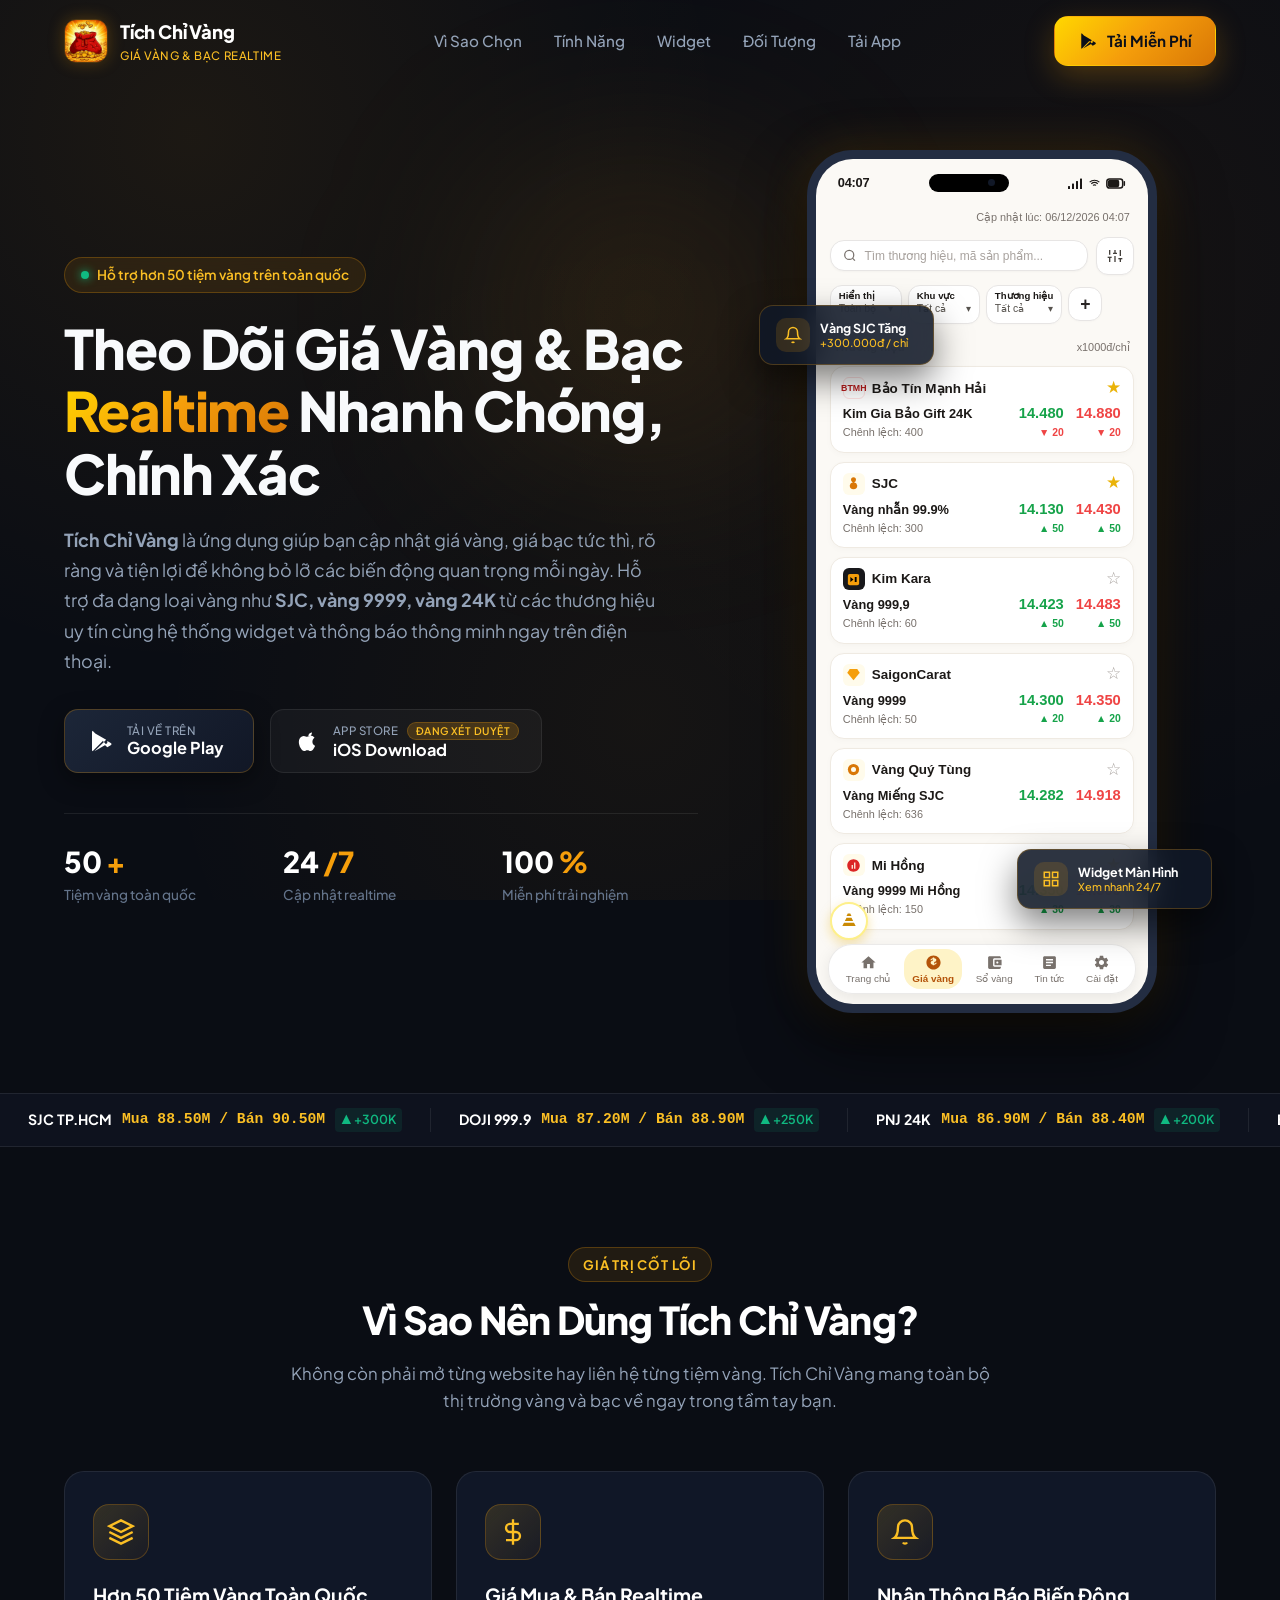
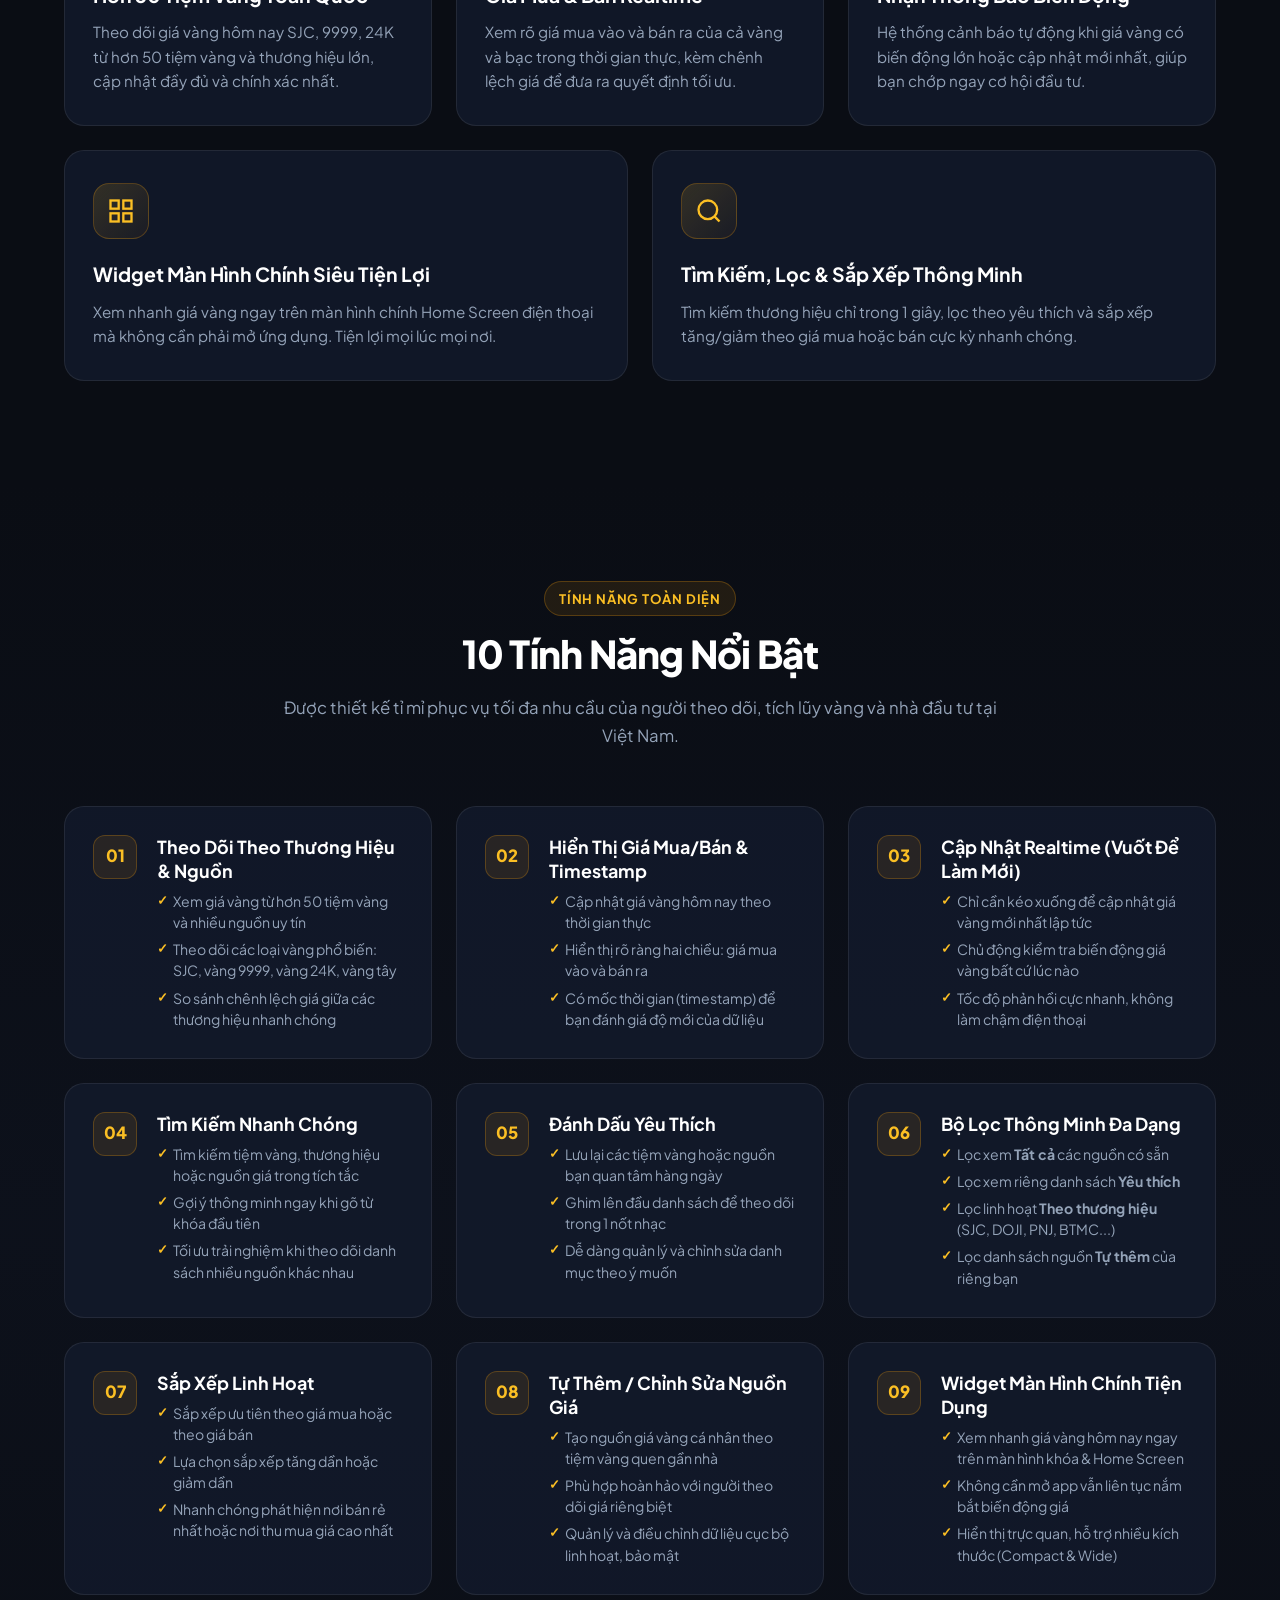
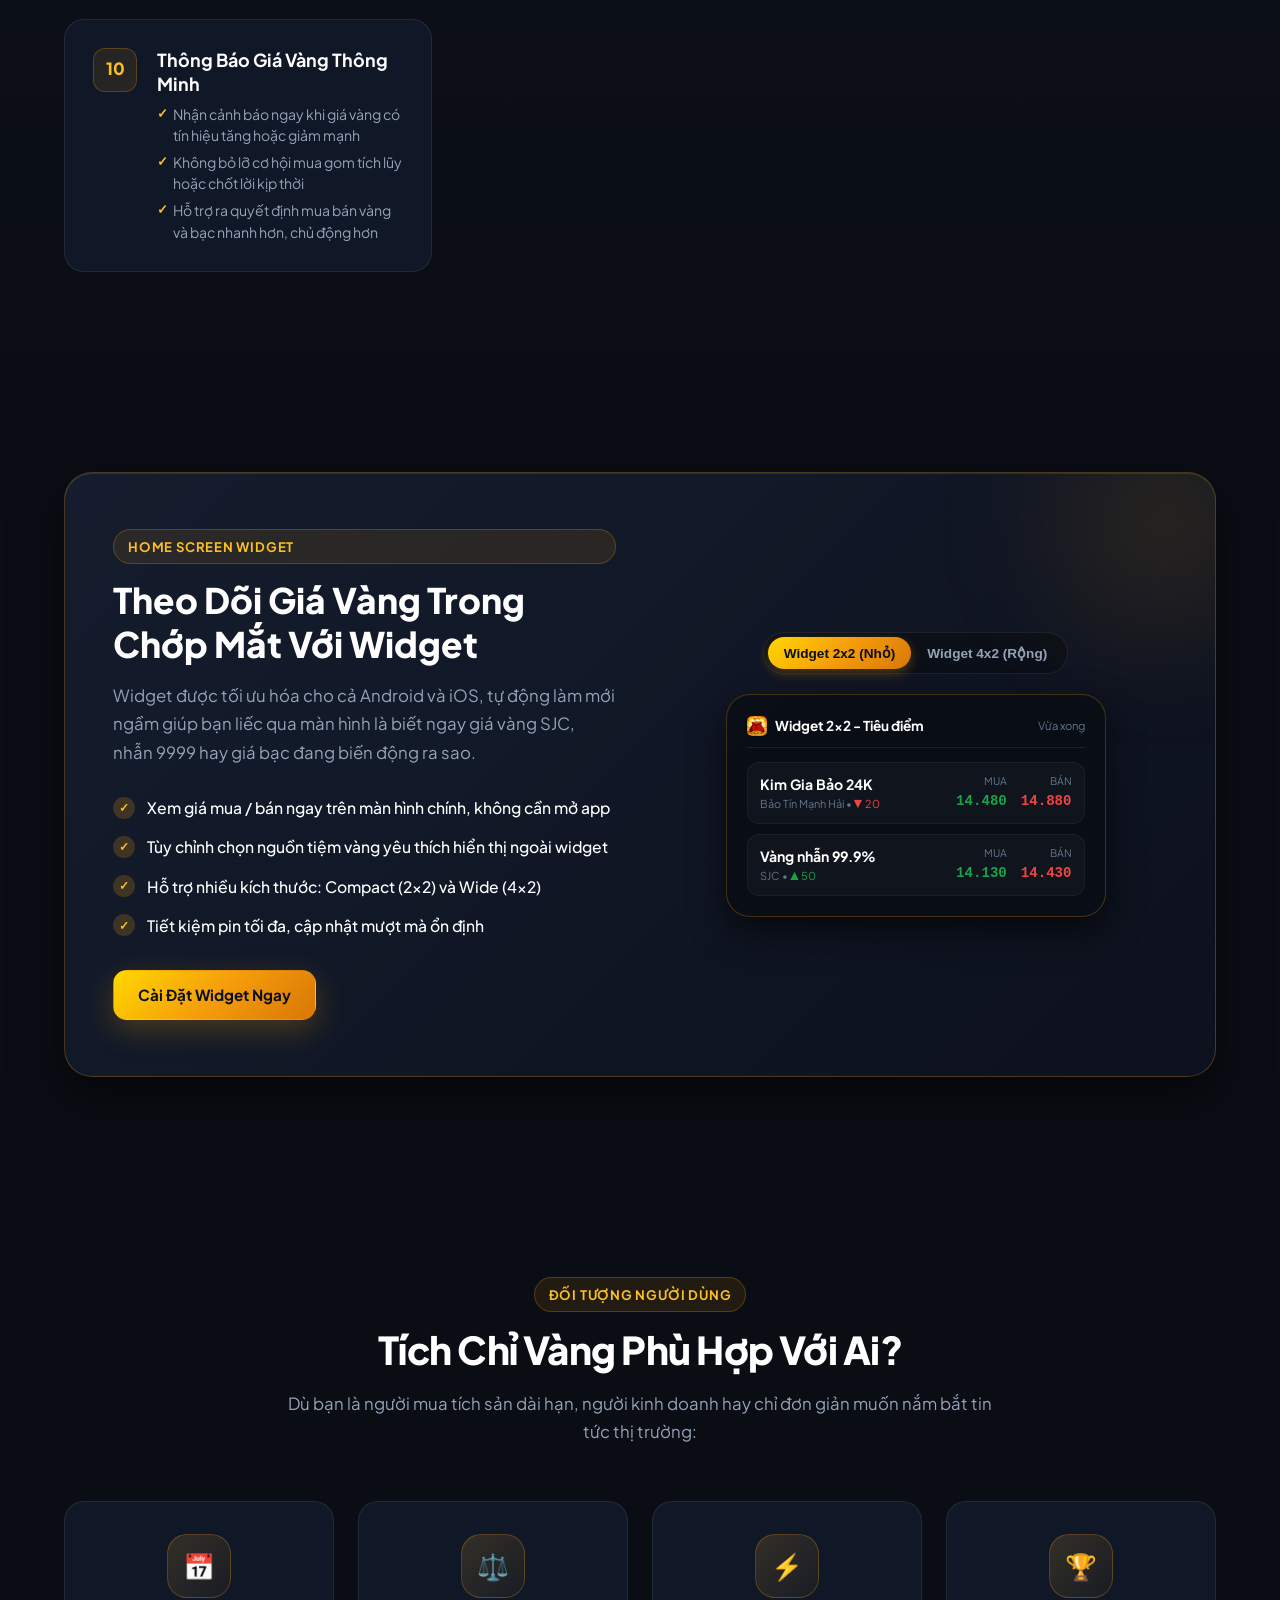
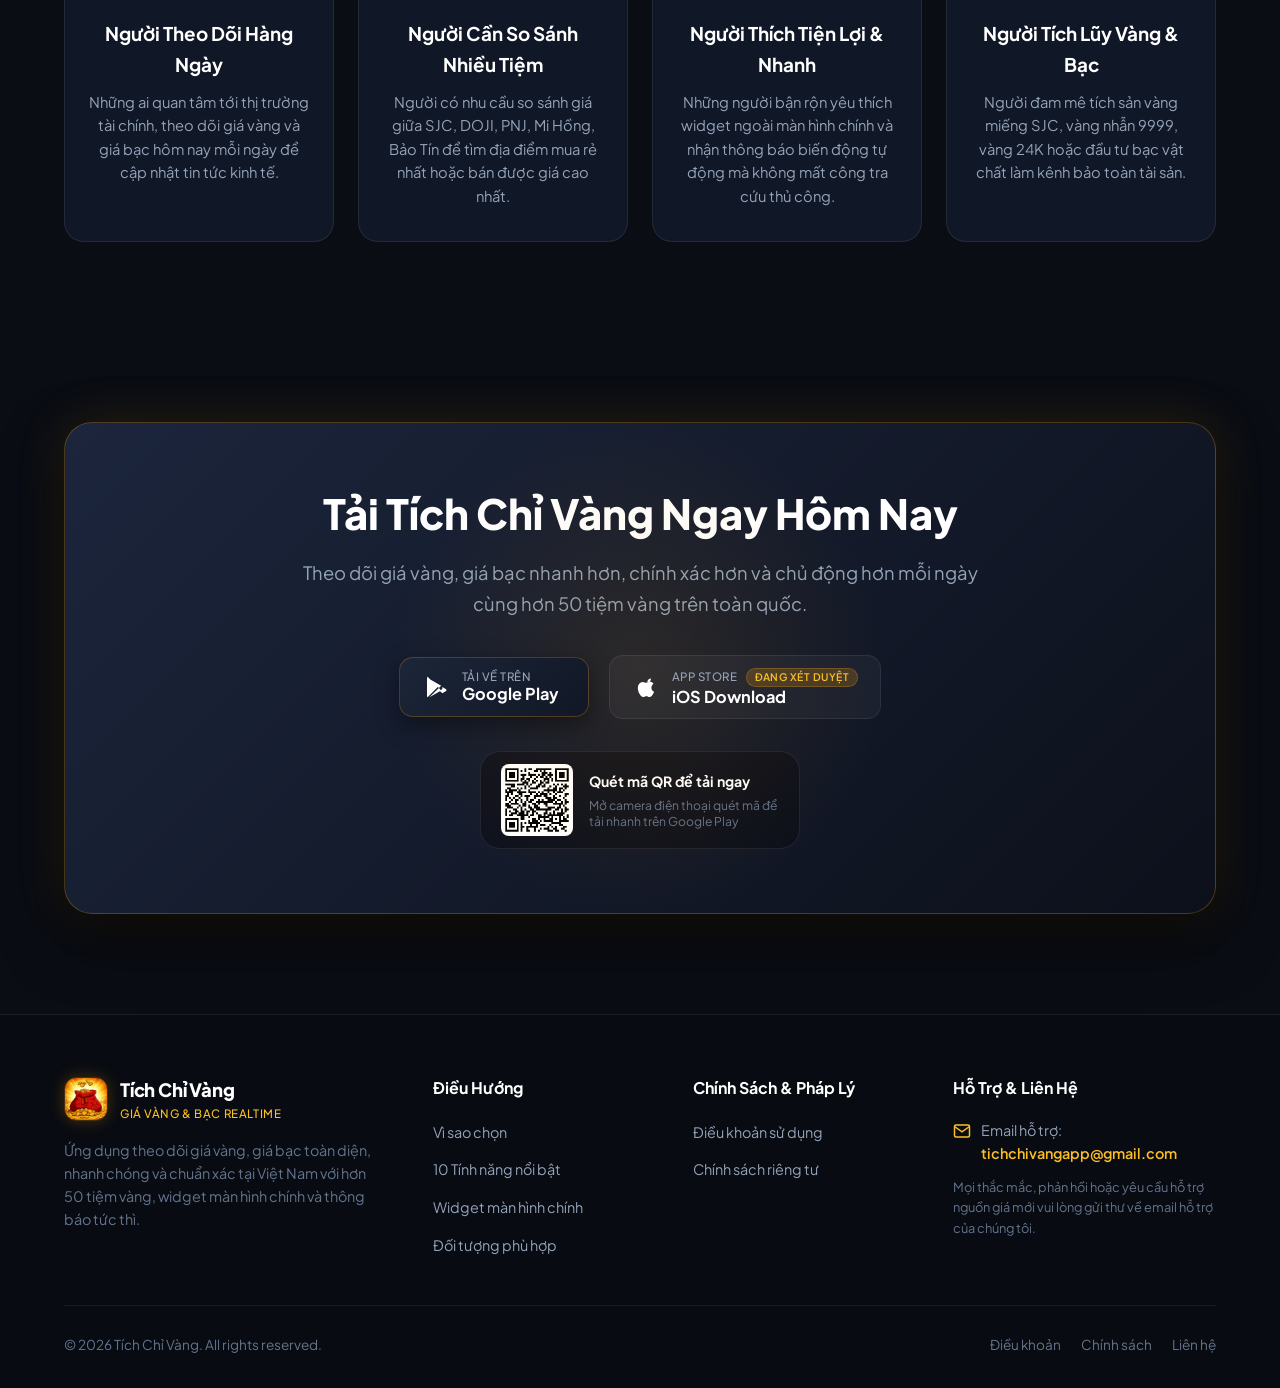
==== index.html @ 845f9c01 "update landing page" ====
<!DOCTYPE html>
<html lang="vi">
<head>
  <meta charset="UTF-8" />
  <meta name="viewport" content="width=device-width, initial-scale=1.0" />
  
  <!-- Primary Meta Tags -->
  <title>Tích Chỉ Vàng - Theo Dõi Giá Vàng & Bạc Realtime | Hơn 50 Tiệm Vàng</title>
  <meta name="title" content="Tích Chỉ Vàng - Theo Dõi Giá Vàng & Bạc Realtime | Hơn 50 Tiệm Vàng" />
  <meta name="description" content="Tích Chỉ Vàng là ứng dụng giúp bạn theo dõi giá vàng hôm nay (SJC, 9999, 24K) và giá bạc nhanh chóng, rõ ràng từ hơn 50 tiệm vàng trên toàn quốc. Cập nhật realtime, widget màn hình chính và thông báo tức thì." />
  <meta name="keywords" content="giá vàng hôm nay, giá vàng sjc, giá vàng 9999, giá vàng 24k, giá bạc, tích chỉ vàng, widget giá vàng, app theo dõi giá vàng, doji, pnj, bảo tín minh châu, mi hồng" />
  <meta name="author" content="Tích Chỉ Vàng" />
  <meta name="robots" content="index, follow" />

  <!-- Open Graph / Facebook -->
  <meta property="og:type" content="website" />
  <meta property="og:url" content="https://datngotan.github.io/tich-chi-website/" />
  <meta property="og:title" content="Tích Chỉ Vàng - Theo Dõi Giá Vàng & Bạc Realtime" />
  <meta property="og:description" content="Theo dõi giá vàng hôm nay SJC, 9999, 24K và giá bạc từ hơn 50 tiệm vàng trên toàn quốc. Widget màn hình chính tiện lợi, thông báo realtime." />
  <meta property="og:image" content="https://datngotan.github.io/tich-chi-website/assets/app-icon.jpg" />

  <!-- Twitter -->
  <meta property="twitter:card" content="summary_large_image" />
  <meta property="twitter:url" content="https://datngotan.github.io/tich-chi-website/" />
  <meta property="twitter:title" content="Tích Chỉ Vàng - Theo Dõi Giá Vàng & Bạc Realtime" />
  <meta property="twitter:description" content="Theo dõi giá vàng hôm nay SJC, 9999, 24K và giá bạc từ hơn 50 tiệm vàng trên toàn quốc." />
  <meta property="twitter:image" content="https://datngotan.github.io/tich-chi-website/assets/app-icon.jpg" />

  <!-- Favicon -->
  <link rel="icon" type="image/jpeg" href="assets/app-icon.jpg" />
  <link rel="apple-touch-icon" href="assets/app-icon.jpg" />

  <!-- Fonts -->
  <link rel="preconnect" href="https://fonts.googleapis.com" />
  <link rel="preconnect" href="https://fonts.gstatic.com" crossorigin />
  <link href="https://fonts.googleapis.com/css2?family=Plus+Jakarta+Sans:wght@400;500;600;700;800&display=swap" rel="stylesheet" />

  <!-- Stylesheet -->
  <link rel="stylesheet" href="style/style.css" />

  <!-- Structured Data (JSON-LD) -->
  <script type="application/ld+json">
  {
    "@context": "https://schema.org",
    "@type": "SoftwareApplication",
    "name": "Tích Chỉ Vàng",
    "operatingSystem": "Android, iOS",
    "applicationCategory": "FinanceApplication",
    "description": "Ứng dụng theo dõi giá vàng hôm nay (SJC, 9999, 24K) và giá bạc realtime từ hơn 50 tiệm vàng uy tín trên toàn quốc.",
    "offers": {
      "@type": "Offer",
      "price": "0",
      "priceCurrency": "VND"
    },
    "author": {
      "@type": "Person",
      "name": "Dat Ngo"
    }
  }
  </script>
</head>
<body>

  <!-- Navigation -->
  <header class="navbar" id="navbar">
    <div class="container nav-container">
      <a href="#" class="brand" aria-label="Tích Chỉ Vàng Home">
        <div class="brand-icon">
          <img src="assets/app-icon.jpg" alt="Logo Tích Chỉ Vàng" width="44" height="44" />
        </div>
        <div class="brand-text-wrap">
          <span class="brand-title">Tích Chỉ Vàng</span>
          <span class="brand-subtitle">Giá Vàng & Bạc Realtime</span>
        </div>
      </a>

      <nav>
        <ul class="nav-links" id="navLinks">
          <li><a href="#why-us" class="nav-link">Vì Sao Chọn</a></li>
          <li><a href="#features" class="nav-link">Tính Năng</a></li>
          <li><a href="#widget" class="nav-link">Widget</a></li>
          <li><a href="#audience" class="nav-link">Đối Tượng</a></li>
          <li><a href="#download" class="nav-link">Tải App</a></li>
        </ul>
      </nav>

      <div class="nav-actions">
        <a href="https://play.google.com/store/apps/details?id=com.dat.tichchi&hl=en" target="_blank" rel="noopener noreferrer" class="btn btn-primary" id="navDownloadBtn">
          <svg width="18" height="18" viewBox="0 0 24 24" fill="currentColor">
            <path d="M3.609 1.814L13.792 12 3.61 22.186a2.38 2.38 0 0 1-.61-.944V2.758c.175-.36.386-.684.609-.944zm11.306 11.308l2.257 2.257-11.758 6.786 9.501-9.043zm2.258-2.258l-2.258 2.258-9.501-9.043 11.759 6.785zm1.127 1.128l3.414 1.972c1.066.616 1.066 1.623 0 2.239l-3.414 1.972-2.37-2.091 2.37-2.092z"/>
          </svg>
          <span>Tải Miễn Phí</span>
        </a>
      </div>

      <button class="mobile-toggle" id="mobileToggle" aria-label="Toggle mobile menu" aria-expanded="false">
        <svg width="24" height="24" viewBox="0 0 24 24" fill="none" stroke="currentColor" stroke-width="2">
          <line x1="3" y1="12" x2="21" y2="12"></line>
          <line x1="3" y1="6" x2="21" y2="6"></line>
          <line x1="3" y1="18" x2="21" y2="18"></line>
        </svg>
      </button>
    </div>
  </header>

  <main>
    <!-- Hero Section -->
    <section class="hero-section" id="hero">
      <div class="hero-glow"></div>
      <div class="container hero-grid">
        <div class="hero-content">
          <div class="announcement-badge">
            <span class="pulse-dot"></span>
            <span>Hỗ trợ hơn 50 tiệm vàng trên toàn quốc</span>
          </div>

          <h1 class="hero-title">
            Theo Dõi Giá Vàng & Bạc <span class="gradient-text">Realtime</span> Nhanh Chóng, Chính Xác
          </h1>

          <p class="hero-desc">
            <strong>Tích Chỉ Vàng</strong> là ứng dụng giúp bạn cập nhật giá vàng, giá bạc tức thì, rõ ràng và tiện lợi để không bỏ lỡ các biến động quan trọng mỗi ngày. Hỗ trợ đa dạng loại vàng như <strong>SJC, vàng 9999, vàng 24K</strong> từ các thương hiệu uy tín cùng hệ thống widget và thông báo thông minh ngay trên điện thoại.
          </p>

          <div class="hero-actions">
            <!-- Google Play Store Button -->
            <a href="https://play.google.com/store/apps/details?id=com.dat.tichchi&hl=en" target="_blank" rel="noopener noreferrer" class="btn-store google-play" id="heroGooglePlayBtn">
              <div class="btn-store-icon">
                <svg width="24" height="24" viewBox="0 0 24 24" fill="currentColor">
                  <path d="M3.609 1.814L13.792 12 3.61 22.186a2.38 2.38 0 0 1-.61-.944V2.758c.175-.36.386-.684.609-.944zm11.306 11.308l2.257 2.257-11.758 6.786 9.501-9.043zm2.258-2.258l-2.258 2.258-9.501-9.043 11.759 6.785zm1.127 1.128l3.414 1.972c1.066.616 1.066 1.623 0 2.239l-3.414 1.972-2.37-2.091 2.37-2.092z"/>
                </svg>
              </div>
              <div class="btn-store-text">
                <span class="btn-store-small">Tải về trên</span>
                <span class="btn-store-large">Google Play</span>
              </div>
            </a>

            <!-- Apple App Store Button (Under Review) -->
            <a href="#iosModal" class="btn-store app-store trigger-ios-modal" id="heroAppStoreBtn">
              <div class="btn-store-icon">
                <svg width="24" height="24" viewBox="0 0 24 24" fill="currentColor">
                  <path d="M18.71 19.5c-.83 1.24-1.71 2.45-3.05 2.47-1.34.03-1.77-.79-3.29-.79-1.53 0-2 .77-3.27.82-1.31.05-2.3-1.32-3.14-2.53C4.25 17 2.94 12.45 4.7 9.39c.87-1.52 2.43-2.48 4.12-2.51 1.28-.02 2.5.87 3.29.87.78 0 2.26-1.07 3.81-.91.65.03 2.47.26 3.64 1.98-.09.06-2.17 1.28-2.15 3.81.03 3.02 2.65 4.03 2.68 4.04-.03.07-.42 1.44-1.38 2.83M15.97 6.37c.61-.75 1.04-1.8 0.92-2.87-.93.04-2.01.62-2.65 1.37-.56.65-.99 1.68-.86 2.7.99.08 2.02-.45 2.59-1.2z"/>
                </svg>
              </div>
              <div class="btn-store-text">
                <span class="btn-store-small">App Store <span class="btn-badge-status">Đang xét duyệt</span></span>
                <span class="btn-store-large">iOS Download</span>
              </div>
            </a>
          </div>

          <div class="hero-stats">
            <div class="stat-item">
              <div class="stat-value">50<span>+</span></div>
              <div class="stat-label">Tiệm vàng toàn quốc</div>
            </div>
            <div class="stat-item">
              <div class="stat-value">24<span>/7</span></div>
              <div class="stat-label">Cập nhật realtime</div>
            </div>
            <div class="stat-item">
              <div class="stat-value">100<span>%</span></div>
              <div class="stat-label">Miễn phí trải nghiệm</div>
            </div>
          </div>
        </div>

        <!-- Phone Visual Mockup -->
        <div class="hero-visual">
          <div class="phone-wrapper">
            <!-- Floating micro-widget 1 -->
            <div class="float-card float-card-1">
              <div class="float-card-content">
                <div class="float-icon">
                  <svg width="18" height="18" viewBox="0 0 24 24" fill="none" stroke="currentColor" stroke-width="2">
                    <path d="M18 8A6 6 0 0 0 6 8c0 7-3 9-3 9h18s-3-2-3-9"></path>
                    <path d="M13.73 21a2 2 0 0 1-3.46 0"></path>
                  </svg>
                </div>
                <div>
                  <div class="float-text-title">Vàng SJC Tăng</div>
                  <div class="float-text-desc">+300.000đ / chỉ</div>
                </div>
              </div>
            </div>

            <!-- Floating micro-widget 2 -->
            <div class="float-card float-card-2">
              <div class="float-card-content">
                <div class="float-icon">
                  <svg width="18" height="18" viewBox="0 0 24 24" fill="none" stroke="currentColor" stroke-width="2">
                    <rect x="3" y="3" width="7" height="7"></rect>
                    <rect x="14" y="3" width="7" height="7"></rect>
                    <rect x="14" y="14" width="7" height="7"></rect>
                    <rect x="3" y="14" width="7" height="7"></rect>
                  </svg>
                </div>
                <div>
                  <div class="float-text-title">Widget Màn Hình</div>
                  <div class="float-text-desc">Xem nhanh 24/7</div>
                </div>
              </div>
            </div>

            <!-- Phone Frame with Authentic App UI -->
            <div class="phone-frame">
              <div class="phone-screen-light" id="phoneScreen">
                
                <!-- Status Bar -->
                <div class="app-status-bar">
                  <span class="app-status-time" id="appClockTime">10:37</span>
                  <div class="app-dynamic-island"></div>
                  <div class="app-status-icons">
                    <!-- Signal 4 bars -->
                    <svg width="15" height="11" viewBox="0 0 15 11" fill="currentColor">
                      <rect x="0" y="8" width="2" height="3" rx="0.5"/>
                      <rect x="4" y="5.5" width="2" height="5.5" rx="0.5"/>
                      <rect x="8" y="3" width="2" height="8" rx="0.5"/>
                      <rect x="12" y="0.5" width="2" height="10.5" rx="0.5"/>
                    </svg>
                    <!-- Wifi -->
                    <svg width="13" height="11" viewBox="0 0 24 24" fill="none" stroke="currentColor" stroke-width="2.5">
                      <path d="M5 12.55a11 11 0 0 1 14.08 0"></path>
                      <path d="M1.42 9a16 16 0 0 1 21.16 0"></path>
                      <path d="M8.53 16.11a6 6 0 0 1 6.95 0"></path>
                      <line x1="12" y1="20" x2="12.01" y2="20"></line>
                    </svg>
                    <!-- Battery -->
                    <svg width="20" height="11" viewBox="0 0 24 13" fill="none" stroke="currentColor" stroke-width="1.8">
                      <rect x="1" y="1" width="19" height="11" rx="3"></rect>
                      <path d="M22 4.5v4" stroke-linecap="round"></path>
                      <rect x="3" y="3" width="12" height="7" rx="1.5" fill="currentColor"></rect>
                    </svg>
                  </div>
                </div>

                <!-- Timestamp row -->
                <div class="app-timestamp-row">
                  <span id="appLastUpdatedText">Cập nhật lúc: 11/10/2026 10:36</span>
                </div>

                <!-- Search & Filter Tune Row -->
                <div class="app-search-filter-row">
                  <div class="app-search-input-box">
                    <svg width="15" height="15" viewBox="0 0 24 24" fill="none" stroke="#78716c" stroke-width="2.2">
                      <circle cx="11" cy="11" r="8"></circle>
                      <line x1="21" y1="21" x2="16.65" y2="16.65"></line>
                    </svg>
                    <input type="text" id="appSearchInput" placeholder="Tìm thương hiệu, mã sản phẩm..." autocomplete="off" />
                  </div>
                  <button class="app-filter-tune-btn" id="appFilterTuneBtn" aria-label="Bộ lọc">
                    <svg width="16" height="16" viewBox="0 0 24 24" fill="none" stroke="currentColor" stroke-width="2">
                      <line x1="4" y1="21" x2="4" y2="14"></line>
                      <line x1="4" y1="10" x2="4" y2="3"></line>
                      <line x1="12" y1="21" x2="12" y2="12"></line>
                      <line x1="12" y1="8" x2="12" y2="3"></line>
                      <line x1="20" y1="21" x2="20" y2="16"></line>
                      <line x1="20" y1="12" x2="20" y2="3"></line>
                      <line x1="1" y1="14" x2="7" y2="14"></line>
                      <line x1="9" y1="8" x2="15" y2="8"></line>
                      <line x1="17" y1="16" x2="23" y2="16"></line>
                    </svg>
                  </button>
                </div>

                <!-- Dropdown Filter Chips Row -->
                <div class="app-dropdown-filters-row">
                  <div class="app-dropdown-filter-chip" id="filterDisplayChip">
                    <span class="app-dropdown-filter-label">Hiển thị</span>
                    <span class="app-dropdown-filter-val"><span id="filterDisplayVal">Toàn bộ</span> <span>▾</span></span>
                  </div>
                  <div class="app-dropdown-filter-chip" id="filterRegionChip">
                    <span class="app-dropdown-filter-label">Khu vực</span>
                    <span class="app-dropdown-filter-val">Tất cả <span>▾</span></span>
                  </div>
                  <div class="app-dropdown-filter-chip" id="filterBrandChip">
                    <span class="app-dropdown-filter-label">Thương hiệu</span>
                    <span class="app-dropdown-filter-val">Tất cả <span>▾</span></span>
                  </div>
                  <button class="app-add-source-btn" id="appAddSourceBtn" title="Thêm nguồn mới">+</button>
                </div>

                <!-- Column Header Row -->
                <div class="app-list-col-header">
                  <span class="app-col-brand-title">Thương hiệu</span>
                  <span class="app-col-unit-title">x1000đ/chỉ</span>
                </div>

                <!-- Price Cards List matching Screenshot -->
                <div class="app-screenshot-cards-list" id="appRealCardsList">
                  <!-- Injected & controlled via JS -->
                </div>

                <!-- Mascot FAB (stack of gold bars) -->
                <div class="app-screen-fab" title="Trợ lý Tích Chỉ Vàng">
                  <svg width="20" height="20" viewBox="0 0 24 24" fill="#ca8a04">
                    <path d="M4 18h16l-2-4H6l-2 4zm3-6h10l-2-4H9l-2 4zm2-6h6l-1.5-3h-3L9 6z"/>
                  </svg>
                </div>

                <!-- Bottom Navigation Bar matching Screenshot -->
                <nav class="app-bottom-dock">
                  <button class="app-dock-item" data-tab="home">
                    <svg viewBox="0 0 24 24" fill="currentColor">
                      <path d="M10 20v-6h4v6h5v-8h3L12 3 2 12h3v8z"/>
                    </svg>
                    <span>Trang chủ</span>
                  </button>

                  <button class="app-dock-item active" data-tab="gold">
                    <svg viewBox="0 0 24 24" fill="currentColor">
                      <path d="M12 2C6.48 2 2 6.48 2 12s4.48 10 10 10 10-4.48 10-10S17.52 2 12 2zm1 14h-2v-1c-1.66 0-3-.84-3-2.5 0-1.8 1.4-2.5 3-2.8V7.5c-.88.15-1.5.58-1.74 1.3H7.55c.29-1.51 1.63-2.58 3.45-2.77V5h2v1.03c1.65.17 3 .99 3 2.57 0 1.95-1.54 2.5-3 2.8v2.4c.95-.16 1.64-.63 1.9-1.4h1.71c-.31 1.6-1.65 2.55-3.61 2.6z"/>
                    </svg>
                    <span>Giá vàng</span>
                  </button>

                  <button class="app-dock-item" data-tab="portfolio">
                    <svg viewBox="0 0 24 24" fill="currentColor">
                      <path d="M21 18v1c0 1.1-.9 2-2 2H5c-1.11 0-2-.9-2-2V5c0-1.1.89-2 2-2h14c1.1 0 2 .9 2 2v1h-9c-1.11 0-2 .9-2 2v8c0 1.1.89 2 2 2h9zm-9-2h10V8H12v8zm4-2.5c-.83 0-1.5-.67-1.5-1.5s.67-1.5 1.5-1.5 1.5.67 1.5 1.5-.67 1.5-1.5 1.5z"/>
                    </svg>
                    <span>Sổ vàng</span>
                  </button>

                  <button class="app-dock-item" data-tab="news">
                    <svg viewBox="0 0 24 24" fill="currentColor">
                      <path d="M19 3H5c-1.1 0-2 .9-2 2v14c0 1.1.9 2 2 2h14c1.1 0 2-.9 2-2V5c0-1.1-.9-2-2-2zm-5 14H7v-2h7v2zm3-4H7v-2h10v2zm0-4H7V7h10v2z"/>
                    </svg>
                    <span>Tin tức</span>
                  </button>

                  <button class="app-dock-item" data-tab="settings">
                    <svg viewBox="0 0 24 24" fill="currentColor">
                      <path d="M19.14 12.94c.04-.3.06-.61.06-.94 0-.32-.02-.64-.07-.94l2.03-1.58c.18-.14.23-.41.12-.61l-1.92-3.32c-.12-.22-.37-.29-.59-.22l-2.39.96c-.5-.38-1.03-.7-1.62-.94l-.36-2.54c-.04-.24-.24-.41-.48-.41h-3.84c-.24 0-.43.17-.47.41l-.36 2.54c-.59.24-1.13.57-1.62.94l-2.39-.96c-.22-.08-.47 0-.59.22L2.74 8.87c-.12.21-.08.47.12.61l2.03 1.58c-.05.3-.09.63-.09.94s.02.64.07.94l-2.03 1.58c-.18.14-.23.41-.12.61l1.92 3.32c.12.22.37.29.59.22l2.39-.96c.5.38 1.03.7 1.62.94l.36 2.54c.05.24.24.41.48.41h3.84c.24 0 .44-.17.47-.41l.36-2.54c.59-.24 1.13-.56 1.62-.94l2.39.96c.22.08.47 0 .59-.22l1.92-3.32c.12-.22.07-.47-.12-.61l-2.01-1.58zM12 15.6c-1.98 0-3.6-1.62-3.6-3.6s1.62-3.6 3.6-3.6 3.6 1.62 3.6 3.6-1.62 3.6-3.6 3.6z"/>
                    </svg>
                    <span>Cài đặt</span>
                  </button>
                </nav>

              </div>
            </div>
          </div>
        </div>
      </div>
    </section>

    <!-- Realtime Ticker Ribbon -->
    <div class="ticker-strip" aria-hidden="true">
      <div class="ticker-track">
        <!-- Item Group 1 -->
        <div class="ticker-item">
          <span class="ticker-label">SJC TP.HCM</span>
          <span class="ticker-price">Mua 88.50M / Bán 90.50M</span>
          <span class="ticker-change up">▲ +300K</span>
        </div>
        <div class="ticker-item">
          <span class="ticker-label">DOJI 999.9</span>
          <span class="ticker-price">Mua 87.20M / Bán 88.90M</span>
          <span class="ticker-change up">▲ +250K</span>
        </div>
        <div class="ticker-item">
          <span class="ticker-label">PNJ 24K</span>
          <span class="ticker-price">Mua 86.90M / Bán 88.40M</span>
          <span class="ticker-change up">▲ +200K</span>
        </div>
        <div class="ticker-item">
          <span class="ticker-label">Bảo Tín Minh Châu</span>
          <span class="ticker-price">Mua 87.30M / Bán 88.90M</span>
          <span class="ticker-change up">▲ +220K</span>
        </div>
        <div class="ticker-item">
          <span class="ticker-label">Vàng Mi Hồng 9999</span>
          <span class="ticker-price">Mua 87.50M / Bán 88.80M</span>
          <span class="ticker-change up">▲ +150K</span>
        </div>
        <div class="ticker-item">
          <span class="ticker-label">Bạc Phú Quý 999</span>
          <span class="ticker-price">Mua 1.24M / Bán 1.28M</span>
          <span class="ticker-change down">▼ -10K</span>
        </div>
        <div class="ticker-item">
          <span class="ticker-label">Vàng Thế Giới (Kitco)</span>
          <span class="ticker-price">$2,658.40 / oz</span>
          <span class="ticker-change up">▲ +14.2$</span>
        </div>

        <!-- Repeated for seamless infinite scroll -->
        <div class="ticker-item">
          <span class="ticker-label">SJC TP.HCM</span>
          <span class="ticker-price">Mua 88.50M / Bán 90.50M</span>
          <span class="ticker-change up">▲ +300K</span>
        </div>
        <div class="ticker-item">
          <span class="ticker-label">DOJI 999.9</span>
          <span class="ticker-price">Mua 87.20M / Bán 88.90M</span>
          <span class="ticker-change up">▲ +250K</span>
        </div>
        <div class="ticker-item">
          <span class="ticker-label">PNJ 24K</span>
          <span class="ticker-price">Mua 86.90M / Bán 88.40M</span>
          <span class="ticker-change up">▲ +200K</span>
        </div>
        <div class="ticker-item">
          <span class="ticker-label">Bảo Tín Minh Châu</span>
          <span class="ticker-price">Mua 87.30M / Bán 88.90M</span>
          <span class="ticker-change up">▲ +220K</span>
        </div>
        <div class="ticker-item">
          <span class="ticker-label">Vàng Mi Hồng 9999</span>
          <span class="ticker-price">Mua 87.50M / Bán 88.80M</span>
          <span class="ticker-change up">▲ +150K</span>
        </div>
        <div class="ticker-item">
          <span class="ticker-label">Bạc Phú Quý 999</span>
          <span class="ticker-price">Mua 1.24M / Bán 1.28M</span>
          <span class="ticker-change down">▼ -10K</span>
        </div>
        <div class="ticker-item">
          <span class="ticker-label">Vàng Thế Giới (Kitco)</span>
          <span class="ticker-price">$2,658.40 / oz</span>
          <span class="ticker-change up">▲ +14.2$</span>
        </div>
      </div>
    </div>

    <!-- Why Choose Section -->
    <section class="why-section" id="why-us">
      <div class="container">
        <div class="section-header">
          <div class="section-tag">Giá Trị Cốt Lõi</div>
          <h2 class="section-title">Vì Sao Nên Dùng Tích Chỉ Vàng?</h2>
          <p class="section-desc">
            Không còn phải mở từng website hay liên hệ từng tiệm vàng. Tích Chỉ Vàng mang toàn bộ thị trường vàng và bạc về ngay trong tầm tay bạn.
          </p>
        </div>

        <div class="why-grid">
          <!-- Item 1 -->
          <div class="why-card">
            <div class="why-icon-box">
              <svg width="28" height="28" viewBox="0 0 24 24" fill="none" stroke="currentColor" stroke-width="2">
                <path d="M12 2L2 7l10 5 10-5-10-5z"></path>
                <path d="M2 17l10 5 10-5"></path>
                <path d="M2 12l10 5 10-5"></path>
              </svg>
            </div>
            <h3 class="why-card-title">Hơn 50 Tiệm Vàng Toàn Quốc</h3>
            <p class="why-card-desc">
              Theo dõi giá vàng hôm nay SJC, 9999, 24K từ hơn 50 tiệm vàng và thương hiệu lớn, cập nhật đầy đủ và chính xác nhất.
            </p>
          </div>

          <!-- Item 2 -->
          <div class="why-card">
            <div class="why-icon-box">
              <svg width="28" height="28" viewBox="0 0 24 24" fill="none" stroke="currentColor" stroke-width="2">
                <path d="M12 1v22M17 5H9.5a3.5 3.5 0 0 0 0 7h5a3.5 3.5 0 0 1 0 7H6"></path>
              </svg>
            </div>
            <h3 class="why-card-title">Giá Mua & Bán Realtime</h3>
            <p class="why-card-desc">
              Xem rõ giá mua vào và bán ra của cả vàng và bạc trong thời gian thực, kèm chênh lệch giá để đưa ra quyết định tối ưu.
            </p>
          </div>

          <!-- Item 3 -->
          <div class="why-card">
            <div class="why-icon-box">
              <svg width="28" height="28" viewBox="0 0 24 24" fill="none" stroke="currentColor" stroke-width="2">
                <path d="M18 8A6 6 0 0 0 6 8c0 7-3 9-3 9h18s-3-2-3-9"></path>
                <path d="M13.73 21a2 2 0 0 1-3.46 0"></path>
              </svg>
            </div>
            <h3 class="why-card-title">Nhận Thông Báo Biến Động</h3>
            <p class="why-card-desc">
              Hệ thống cảnh báo tự động khi giá vàng có biến động lớn hoặc cập nhật mới nhất, giúp bạn chớp ngay cơ hội đầu tư.
            </p>
          </div>

          <!-- Item 4 -->
          <div class="why-card">
            <div class="why-icon-box">
              <svg width="28" height="28" viewBox="0 0 24 24" fill="none" stroke="currentColor" stroke-width="2">
                <rect x="3" y="3" width="7" height="7"></rect>
                <rect x="14" y="3" width="7" height="7"></rect>
                <rect x="14" y="14" width="7" height="7"></rect>
                <rect x="3" y="14" width="7" height="7"></rect>
              </svg>
            </div>
            <h3 class="why-card-title">Widget Màn Hình Chính Siêu Tiện Lợi</h3>
            <p class="why-card-desc">
              Xem nhanh giá vàng ngay trên màn hình chính Home Screen điện thoại mà không cần phải mở ứng dụng. Tiện lợi mọi lúc mọi nơi.
            </p>
          </div>

          <!-- Item 5 -->
          <div class="why-card">
            <div class="why-icon-box">
              <svg width="28" height="28" viewBox="0 0 24 24" fill="none" stroke="currentColor" stroke-width="2">
                <circle cx="11" cy="11" r="8"></circle>
                <line x1="21" y1="21" x2="16.65" y2="16.65"></line>
              </svg>
            </div>
            <h3 class="why-card-title">Tìm Kiếm, Lọc & Sắp Xếp Thông Minh</h3>
            <p class="why-card-desc">
              Tìm kiếm thương hiệu chỉ trong 1 giây, lọc theo yêu thích và sắp xếp tăng/giảm theo giá mua hoặc bán cực kỳ nhanh chóng.
            </p>
          </div>
        </div>
      </div>
    </section>

    <!-- 10 Core Features Section -->
    <section class="features-section" id="features">
      <div class="container">
        <div class="section-header">
          <div class="section-tag">Tính Năng Toàn Diện</div>
          <h2 class="section-title">10 Tính Năng Nổi Bật</h2>
          <p class="section-desc">
            Được thiết kế tỉ mỉ phục vụ tối đa nhu cầu của người theo dõi, tích lũy vàng và nhà đầu tư tại Việt Nam.
          </p>
        </div>

        <div class="features-grid">
          <!-- 1 -->
          <div class="feature-item">
            <div class="feature-num-box">01</div>
            <div class="feature-content">
              <h3 class="feature-title">Theo Dõi Theo Thương Hiệu & Nguồn</h3>
              <ul class="feature-desc-list">
                <li>Xem giá vàng từ hơn 50 tiệm vàng và nhiều nguồn uy tín</li>
                <li>Theo dõi các loại vàng phổ biến: SJC, vàng 9999, vàng 24K, vàng tây</li>
                <li>So sánh chênh lệch giá giữa các thương hiệu nhanh chóng</li>
              </ul>
            </div>
          </div>

          <!-- 2 -->
          <div class="feature-item">
            <div class="feature-num-box">02</div>
            <div class="feature-content">
              <h3 class="feature-title">Hiển Thị Giá Mua/Bán & Timestamp</h3>
              <ul class="feature-desc-list">
                <li>Cập nhật giá vàng hôm nay theo thời gian thực</li>
                <li>Hiển thị rõ ràng hai chiều: giá mua vào và bán ra</li>
                <li>Có mốc thời gian (timestamp) để bạn đánh giá độ mới của dữ liệu</li>
              </ul>
            </div>
          </div>

          <!-- 3 -->
          <div class="feature-item">
            <div class="feature-num-box">03</div>
            <div class="feature-content">
              <h3 class="feature-title">Cập Nhật Realtime (Vuốt Để Làm Mới)</h3>
              <ul class="feature-desc-list">
                <li>Chỉ cần kéo xuống để cập nhật giá vàng mới nhất lập tức</li>
                <li>Chủ động kiểm tra biến động giá vàng bất cứ lúc nào</li>
                <li>Tốc độ phản hồi cực nhanh, không làm chậm điện thoại</li>
              </ul>
            </div>
          </div>

          <!-- 4 -->
          <div class="feature-item">
            <div class="feature-num-box">04</div>
            <div class="feature-content">
              <h3 class="feature-title">Tìm Kiếm Nhanh Chóng</h3>
              <ul class="feature-desc-list">
                <li>Tìm kiếm tiệm vàng, thương hiệu hoặc nguồn giá trong tích tắc</li>
                <li>Gợi ý thông minh ngay khi gõ từ khóa đầu tiên</li>
                <li>Tối ưu trải nghiệm khi theo dõi danh sách nhiều nguồn khác nhau</li>
              </ul>
            </div>
          </div>

          <!-- 5 -->
          <div class="feature-item">
            <div class="feature-num-box">05</div>
            <div class="feature-content">
              <h3 class="feature-title">Đánh Dấu Yêu Thích</h3>
              <ul class="feature-desc-list">
                <li>Lưu lại các tiệm vàng hoặc nguồn bạn quan tâm hàng ngày</li>
                <li>Ghim lên đầu danh sách để theo dõi trong 1 nốt nhạc</li>
                <li>Dễ dàng quản lý và chỉnh sửa danh mục theo ý muốn</li>
              </ul>
            </div>
          </div>

          <!-- 6 -->
          <div class="feature-item">
            <div class="feature-num-box">06</div>
            <div class="feature-content">
              <h3 class="feature-title">Bộ Lọc Thông Minh Đa Dạng</h3>
              <ul class="feature-desc-list">
                <li>Lọc xem <strong>Tất cả</strong> các nguồn có sẵn</li>
                <li>Lọc xem riêng danh sách <strong>Yêu thích</strong></li>
                <li>Lọc linh hoạt <strong>Theo thương hiệu</strong> (SJC, DOJI, PNJ, BTMC...)</li>
                <li>Lọc danh sách nguồn <strong>Tự thêm</strong> của riêng bạn</li>
              </ul>
            </div>
          </div>

          <!-- 7 -->
          <div class="feature-item">
            <div class="feature-num-box">07</div>
            <div class="feature-content">
              <h3 class="feature-title">Sắp Xếp Linh Hoạt</h3>
              <ul class="feature-desc-list">
                <li>Sắp xếp ưu tiên theo giá mua hoặc theo giá bán</li>
                <li>Lựa chọn sắp xếp tăng dần hoặc giảm dần</li>
                <li>Nhanh chóng phát hiện nơi bán rẻ nhất hoặc nơi thu mua giá cao nhất</li>
              </ul>
            </div>
          </div>

          <!-- 8 -->
          <div class="feature-item">
            <div class="feature-num-box">08</div>
            <div class="feature-content">
              <h3 class="feature-title">Tự Thêm / Chỉnh Sửa Nguồn Giá</h3>
              <ul class="feature-desc-list">
                <li>Tạo nguồn giá vàng cá nhân theo tiệm vàng quen gần nhà</li>
                <li>Phù hợp hoàn hảo với người theo dõi giá riêng biệt</li>
                <li>Quản lý và điều chỉnh dữ liệu cục bộ linh hoạt, bảo mật</li>
              </ul>
            </div>
          </div>

          <!-- 9 -->
          <div class="feature-item">
            <div class="feature-num-box">09</div>
            <div class="feature-content">
              <h3 class="feature-title">Widget Màn Hình Chính Tiện Dụng</h3>
              <ul class="feature-desc-list">
                <li>Xem nhanh giá vàng hôm nay ngay trên màn hình khóa & Home Screen</li>
                <li>Không cần mở app vẫn liên tục nắm bắt biến động giá</li>
                <li>Hiển thị trực quan, hỗ trợ nhiều kích thước (Compact & Wide)</li>
              </ul>
            </div>
          </div>

          <!-- 10 -->
          <div class="feature-item">
            <div class="feature-num-box">10</div>
            <div class="feature-content">
              <h3 class="feature-title">Thông Báo Giá Vàng Thông Minh</h3>
              <ul class="feature-desc-list">
                <li>Nhận cảnh báo ngay khi giá vàng có tín hiệu tăng hoặc giảm mạnh</li>
                <li>Không bỏ lỡ cơ hội mua gom tích lũy hoặc chốt lời kịp thời</li>
                <li>Hỗ trợ ra quyết định mua bán vàng và bạc nhanh hơn, chủ động hơn</li>
              </ul>
            </div>
          </div>
        </div>
      </div>
    </section>

    <!-- Widget Spotlight Section -->
    <section class="widget-section" id="widget">
      <div class="container">
        <div class="widget-wrapper">
          <div class="widget-info">
            <div class="section-tag">Home Screen Widget</div>
            <h2 class="widget-title">Theo Dõi Giá Vàng Trong Chớp Mắt Với Widget</h2>
            <p class="widget-desc">
              Widget được tối ưu hóa cho cả Android và iOS, tự động làm mới ngầm giúp bạn liếc qua màn hình là biết ngay giá vàng SJC, nhẫn 9999 hay giá bạc đang biến động ra sao.
            </p>

            <ul class="widget-features-list">
              <li>
                <span class="check-icon-gold">✓</span>
                <span>Xem giá mua / bán ngay trên màn hình chính, không cần mở app</span>
              </li>
              <li>
                <span class="check-icon-gold">✓</span>
                <span>Tùy chỉnh chọn nguồn tiệm vàng yêu thích hiển thị ngoài widget</span>
              </li>
              <li>
                <span class="check-icon-gold">✓</span>
                <span>Hỗ trợ nhiều kích thước: Compact (2x2) và Wide (4x2)</span>
              </li>
              <li>
                <span class="check-icon-gold">✓</span>
                <span>Tiết kiệm pin tối đa, cập nhật mượt mà ổn định</span>
              </li>
            </ul>

            <div>
              <a href="https://play.google.com/store/apps/details?id=com.dat.tichchi&hl=en" target="_blank" rel="noopener noreferrer" class="btn btn-primary" id="widgetGetBtn">
                <span>Cài Đặt Widget Ngay</span>
              </a>
            </div>
          </div>

          <!-- Interactive Widget Preview -->
          <div class="widget-display">
            <div class="widget-switcher">
              <button class="widget-switch-btn active" data-widget="compact">Widget 2x2 (Nhỏ)</button>
              <button class="widget-switch-btn" data-widget="wide">Widget 4x2 (Rộng)</button>
            </div>

            <div class="widget-preview-box" id="widgetPreviewBox">
              <div class="widget-mockup-header">
                <div class="widget-mockup-brand">
                  <img src="assets/app-icon.jpg" alt="Icon" width="20" height="20" style="border-radius: 5px;" />
                  <span id="widgetPreviewTitle">Widget 2x2 - Tiêu điểm</span>
                </div>
                <div class="widget-mockup-time live-time-now">Vừa xong</div>
              </div>

              <div class="widget-rows" id="widgetPreviewRows">
                <!-- Dynamically filled by JS -->
              </div>
            </div>
          </div>
        </div>
      </div>
    </section>

    <!-- Target Audience Section -->
    <section class="audience-section" id="audience">
      <div class="container">
        <div class="section-header">
          <div class="section-tag">Đối Tượng Người Dùng</div>
          <h2 class="section-title">Tích Chỉ Vàng Phù Hợp Với Ai?</h2>
          <p class="section-desc">
            Dù bạn là người mua tích sản dài hạn, người kinh doanh hay chỉ đơn giản muốn nắm bắt tin tức thị trường:
          </p>
        </div>

        <div class="audience-grid">
          <!-- Audience 1 -->
          <div class="audience-card">
            <div class="audience-icon">📅</div>
            <h3 class="audience-title">Người Theo Dõi Hàng Ngày</h3>
            <p class="audience-desc">
              Những ai quan tâm tới thị trường tài chính, theo dõi giá vàng và giá bạc hôm nay mỗi ngày để cập nhật tin tức kinh tế.
            </p>
          </div>

          <!-- Audience 2 -->
          <div class="audience-card">
            <div class="audience-icon">⚖️</div>
            <h3 class="audience-title">Người Cần So Sánh Nhiều Tiệm</h3>
            <p class="audience-desc">
              Người có nhu cầu so sánh giá giữa SJC, DOJI, PNJ, Mi Hồng, Bảo Tín để tìm địa điểm mua rẻ nhất hoặc bán được giá cao nhất.
            </p>
          </div>

          <!-- Audience 3 -->
          <div class="audience-card">
            <div class="audience-icon">⚡</div>
            <h3 class="audience-title">Người Thích Tiện Lợi & Nhanh</h3>
            <p class="audience-desc">
              Những người bận rộn yêu thích widget ngoài màn hình chính và nhận thông báo biến động tự động mà không mất công tra cứu thủ công.
            </p>
          </div>

          <!-- Audience 4 -->
          <div class="audience-card">
            <div class="audience-icon">🏆</div>
            <h3 class="audience-title">Người Tích Lũy Vàng & Bạc</h3>
            <p class="audience-desc">
              Người đam mê tích sản vàng miếng SJC, vàng nhẫn 9999, vàng 24K hoặc đầu tư bạc vật chất làm kênh bảo toàn tài sản.
            </p>
          </div>
        </div>
      </div>
    </section>

    <!-- Download CTA Section -->
    <section class="cta-section" id="download">
      <div class="container">
        <div class="cta-box">
          <h2 class="cta-title">Tải Tích Chỉ Vàng Ngay Hôm Nay</h2>
          <p class="cta-subtitle">
            Theo dõi giá vàng, giá bạc nhanh hơn, chính xác hơn và chủ động hơn mỗi ngày cùng hơn 50 tiệm vàng trên toàn quốc.
          </p>

          <div class="cta-actions-wrap">
            <!-- Google Play Store Button -->
            <a href="https://play.google.com/store/apps/details?id=com.dat.tichchi&hl=en" target="_blank" rel="noopener noreferrer" class="btn-store google-play" id="ctaGooglePlayBtn">
              <div class="btn-store-icon">
                <svg width="24" height="24" viewBox="0 0 24 24" fill="currentColor">
                  <path d="M3.609 1.814L13.792 12 3.61 22.186a2.38 2.38 0 0 1-.61-.944V2.758c.175-.36.386-.684.609-.944zm11.306 11.308l2.257 2.257-11.758 6.786 9.501-9.043zm2.258-2.258l-2.258 2.258-9.501-9.043 11.759 6.785zm1.127 1.128l3.414 1.972c1.066.616 1.066 1.623 0 2.239l-3.414 1.972-2.37-2.091 2.37-2.092z"/>
                </svg>
              </div>
              <div class="btn-store-text">
                <span class="btn-store-small">Tải về trên</span>
                <span class="btn-store-large">Google Play</span>
              </div>
            </a>

            <!-- App Store Button (Under Review) -->
            <a href="#iosModal" class="btn-store app-store trigger-ios-modal" id="ctaAppStoreBtn">
              <div class="btn-store-icon">
                <svg width="24" height="24" viewBox="0 0 24 24" fill="currentColor">
                  <path d="M18.71 19.5c-.83 1.24-1.71 2.45-3.05 2.47-1.34.03-1.77-.79-3.29-.79-1.53 0-2 .77-3.27.82-1.31.05-2.3-1.32-3.14-2.53C4.25 17 2.94 12.45 4.7 9.39c.87-1.52 2.43-2.48 4.12-2.51 1.28-.02 2.5.87 3.29.87.78 0 2.26-1.07 3.81-.91.65.03 2.47.26 3.64 1.98-.09.06-2.17 1.28-2.15 3.81.03 3.02 2.65 4.03 2.68 4.04-.03.07-.42 1.44-1.38 2.83M15.97 6.37c.61-.75 1.04-1.8 0.92-2.87-.93.04-2.01.62-2.65 1.37-.56.65-.99 1.68-.86 2.7.99.08 2.02-.45 2.59-1.2z"/>
                </svg>
              </div>
              <div class="btn-store-text">
                <span class="btn-store-small">App Store <span class="btn-badge-status">Đang xét duyệt</span></span>
                <span class="btn-store-large">iOS Download</span>
              </div>
            </a>
          </div>

          <!-- QR Code for fast mobile scan -->
          <div class="cta-qr-box">
            <div class="cta-qr-img">
              <img src="assets/qr-code.png" alt="Quét mã QR tải app Android" width="64" height="64" />
            </div>
            <div class="cta-qr-text">
              <div class="cta-qr-text-title">Quét mã QR để tải ngay</div>
              <div class="cta-qr-text-desc">Mở camera điện thoại quét mã để tải nhanh trên Google Play</div>
            </div>
          </div>
        </div>
      </div>
    </section>
  </main>

  <!-- iOS Review Modal -->
  <div class="modal-overlay" id="iosModal" role="dialog" aria-modal="true" aria-labelledby="modalTitle">
    <div class="modal-card">
      <button class="modal-close-btn" id="closeModalBtn" aria-label="Đóng">&times;</button>
      <div class="modal-icon-badge">
        <svg width="32" height="32" viewBox="0 0 24 24" fill="currentColor">
          <path d="M18.71 19.5c-.83 1.24-1.71 2.45-3.05 2.47-1.34.03-1.77-.79-3.29-.79-1.53 0-2 .77-3.27.82-1.31.05-2.3-1.32-3.14-2.53C4.25 17 2.94 12.45 4.7 9.39c.87-1.52 2.43-2.48 4.12-2.51 1.28-.02 2.5.87 3.29.87.78 0 2.26-1.07 3.81-.91.65.03 2.47.26 3.64 1.98-.09.06-2.17 1.28-2.15 3.81.03 3.02 2.65 4.03 2.68 4.04-.03.07-.42 1.44-1.38 2.83M15.97 6.37c.61-.75 1.04-1.8 0.92-2.87-.93.04-2.01.62-2.65 1.37-.56.65-.99 1.68-.86 2.7.99.08 2.02-.45 2.59-1.2z"/>
        </svg>
      </div>
      <h3 class="modal-title" id="modalTitle">Phiên Bản iOS Đang Xét Duyệt</h3>
      <p class="modal-desc">
        Ứng dụng Tích Chỉ Vàng cho iOS hiện đang được đội ngũ Apple kiểm duyệt trên App Store. Đường dẫn tải chính thức sẽ được cập nhật ngay khi được phê duyệt!
      </p>

      <div class="modal-info-box">
        <div class="modal-info-row">
          <span class="modal-info-label">Trạng thái Apple:</span>
          <span class="modal-info-val">In Review (Đang xét duyệt)</span>
        </div>
        <div class="modal-info-row">
          <span class="modal-info-label">Hệ điều hành hỗ trợ:</span>
          <span class="modal-info-val">iOS 16.0 trở lên</span>
        </div>
        <div class="modal-info-row">
          <span class="modal-info-label">Email hỗ trợ:</span>
          <span class="modal-info-val">tichchivangapp@gmail.com</span>
        </div>
      </div>

      <div class="modal-actions">
        <a href="https://play.google.com/store/apps/details?id=com.dat.tichchi&hl=en" target="_blank" rel="noopener noreferrer" class="btn btn-primary" id="modalGoPlayBtn">
          <span>Xem bản Android trên Google Play</span>
        </a>
        <button class="btn btn-secondary" id="copyEmailBtn">
          <svg width="18" height="18" viewBox="0 0 24 24" fill="none" stroke="currentColor" stroke-width="2">
            <rect x="9" y="9" width="13" height="13" rx="2" ry="2"></rect>
            <path d="M5 15H4a2 2 0 0 1-2-2V4a2 2 0 0 1 2-2h9a2 2 0 0 1 2 2v1"></path>
          </svg>
          <span>Sao chép email hỗ trợ</span>
        </button>
      </div>
    </div>
  </div>

  <!-- Footer -->
  <footer class="footer">
    <div class="container">
      <div class="footer-top">
        <div class="footer-brand-info">
          <a href="#" class="brand">
            <div class="brand-icon">
              <img src="assets/app-icon.jpg" alt="Icon Tích Chỉ Vàng" width="44" height="44" />
            </div>
            <div class="brand-text-wrap">
              <span class="brand-title">Tích Chỉ Vàng</span>
              <span class="brand-subtitle">Giá Vàng & Bạc Realtime</span>
            </div>
          </a>
          <p class="footer-desc">
            Ứng dụng theo dõi giá vàng, giá bạc toàn diện, nhanh chóng và chuẩn xác tại Việt Nam với hơn 50 tiệm vàng, widget màn hình chính và thông báo tức thì.
          </p>
        </div>

        <div>
          <h4 class="footer-col-title">Điều Hướng</h4>
          <ul class="footer-links">
            <li><a href="#why-us" class="footer-link">Vì sao chọn</a></li>
            <li><a href="#features" class="footer-link">10 Tính năng nổi bật</a></li>
            <li><a href="#widget" class="footer-link">Widget màn hình chính</a></li>
            <li><a href="#audience" class="footer-link">Đối tượng phù hợp</a></li>
          </ul>
        </div>

        <div>
          <h4 class="footer-col-title">Chính Sách & Pháp Lý</h4>
          <ul class="footer-links">
            <li><a href="terms_and_conditions.html" class="footer-link">Điều khoản sử dụng</a></li>
            <li><a href="privacy_policy.html" class="footer-link">Chính sách riêng tư</a></li>
          </ul>
        </div>

        <div>
          <h4 class="footer-col-title">Hỗ Trợ & Liên Hệ</h4>
          <div class="footer-contact-item">
            <svg width="18" height="18" viewBox="0 0 24 24" fill="none" stroke="#fbbf24" stroke-width="2" style="flex-shrink: 0; margin-top: 3px;">
              <path d="M4 4h16c1.1 0 2 .9 2 2v12c0 1.1-.9 2-2 2H4c-1.1 0-2-.9-2-2V6c0-1.1.9-2 2-2z"></path>
              <polyline points="22,6 12,13 2,6"></polyline>
            </svg>
            <div>
              <span>Email hỗ trợ:</span><br/>
              <a href="mailto:tichchivangapp@gmail.com">tichchivangapp@gmail.com</a>
            </div>
          </div>
          <p style="font-size: 0.8rem; color: #64748b; margin-top: 10px;">
            Mọi thắc mắc, phản hồi hoặc yêu cầu hỗ trợ nguồn giá mới vui lòng gửi thư về email hỗ trợ của chúng tôi.
          </p>
        </div>
      </div>

      <div class="footer-bottom">
        <div>
          &copy; 2026 Tích Chỉ Vàng. All rights reserved.
        </div>
        <div class="footer-bottom-links">
          <a href="terms_and_conditions.html">Điều khoản</a>
          <a href="privacy_policy.html">Chính sách</a>
          <a href="mailto:tichchivangapp@gmail.com">Liên hệ</a>
        </div>
      </div>
    </div>
  </footer>

  <!-- Script -->
  <script src="style/main.js"></script>
</body>
</html>
---- style/style.css ----
:root {
  --bg-primary: #0a0d14;
  --bg-secondary: #111726;
  --bg-tertiary: #172138;
  --bg-card: rgba(19, 27, 46, 0.75);
  --bg-card-hover: rgba(28, 38, 64, 0.85);
  --bg-glass: rgba(17, 24, 39, 0.7);
  
  --gold-primary: #f59e0b;
  --gold-light: #fbbf24;
  --gold-accent: #fde047;
  --gold-deep: #d97706;
  --gold-glow: rgba(245, 158, 11, 0.25);
  --gold-gradient: linear-gradient(135deg, #ffd700 0%, #f59e0b 50%, #d97706 100%);
  --gold-gradient-soft: linear-gradient(135deg, rgba(251, 191, 36, 0.15) 0%, rgba(217, 119, 6, 0.05) 100%);
  
  --silver-primary: #94a3b8;
  --silver-light: #e2e8f0;
  --green-up: #10b981;
  --red-down: #ef4444;
  
  --text-primary: #f8fafc;
  --text-secondary: #94a3b8;
  --text-muted: #64748b;
  
  --border-light: rgba(255, 255, 255, 0.08);
  --border-gold: rgba(245, 158, 11, 0.25);
  --border-gold-bright: rgba(251, 191, 36, 0.5);

  --radius-sm: 8px;
  --radius-md: 14px;
  --radius-lg: 20px;
  --radius-xl: 28px;
  --radius-full: 9999px;
  
  --shadow-sm: 0 4px 12px rgba(0, 0, 0, 0.25);
  --shadow-md: 0 10px 30px rgba(0, 0, 0, 0.4);
  --shadow-lg: 0 20px 50px rgba(0, 0, 0, 0.6);
  --shadow-gold: 0 10px 30px rgba(245, 158, 11, 0.25);
  
  --font-family: 'Plus Jakarta Sans', -apple-system, BlinkMacSystemFont, "Segoe UI", Roboto, sans-serif;
  --transition: all 0.25s cubic-bezier(0.16, 1, 0.3, 1);
}

*, *::before, *::after {
  box-sizing: border-box;
  margin: 0;
  padding: 0;
}

html {
  scroll-behavior: smooth;
  font-size: 16px;
  background-color: var(--bg-primary);
  color: var(--text-primary);
  font-family: var(--font-family);
  -webkit-font-smoothing: antialiased;
}

body {
  overflow-x: hidden;
  background-color: var(--bg-primary);
  background-image: 
    radial-gradient(circle at 15% 15%, rgba(245, 158, 11, 0.08) 0%, transparent 40%),
    radial-gradient(circle at 85% 30%, rgba(217, 119, 6, 0.06) 0%, transparent 45%),
    radial-gradient(circle at 50% 80%, rgba(245, 158, 11, 0.05) 0%, transparent 50%);
  background-attachment: fixed;
  line-height: 1.6;
}

/* Container */
.container {
  max-width: 1200px;
  margin: 0 auto;
  padding: 0 24px;
}

/* Typography Helpers */
.gradient-text {
  background: var(--gold-gradient);
  -webkit-background-clip: text;
  -webkit-text-fill-color: transparent;
  display: inline-block;
}

.text-gold {
  color: var(--gold-light);
}

/* Navbar */
.navbar {
  position: fixed;
  top: 0;
  left: 0;
  right: 0;
  z-index: 1000;
  padding: 16px 0;
  transition: var(--transition);
  background: transparent;
}

.navbar.scrolled {
  background: rgba(10, 13, 20, 0.85);
  backdrop-filter: blur(20px);
  -webkit-backdrop-filter: blur(20px);
  border-bottom: 1px solid var(--border-light);
  padding: 12px 0;
  box-shadow: 0 4px 20px rgba(0, 0, 0, 0.3);
}

.nav-container {
  display: flex;
  align-items: center;
  justify-content: space-between;
}

.brand {
  display: flex;
  align-items: center;
  gap: 12px;
  text-decoration: none;
}

.brand-icon {
  width: 44px;
  height: 44px;
  border-radius: 12px;
  overflow: hidden;
  box-shadow: 0 0 16px var(--gold-glow);
  border: 1px solid var(--border-gold);
  flex-shrink: 0;
}

.brand-icon img {
  width: 100%;
  height: 100%;
  object-fit: cover;
  display: block;
}

.brand-text-wrap {
  display: flex;
  flex-direction: column;
}

.brand-title {
  font-size: 1.15rem;
  font-weight: 800;
  letter-spacing: -0.01em;
  color: #ffffff;
}

.brand-subtitle {
  font-size: 0.72rem;
  font-weight: 500;
  color: var(--gold-light);
  letter-spacing: 0.05em;
  text-transform: uppercase;
}

.nav-links {
  display: flex;
  align-items: center;
  gap: 32px;
  list-style: none;
}

.nav-link {
  color: var(--text-secondary);
  text-decoration: none;
  font-size: 0.95rem;
  font-weight: 500;
  transition: var(--transition);
  position: relative;
}

.nav-link:hover, .nav-link.active {
  color: #ffffff;
}

.nav-link:hover::after {
  content: '';
  position: absolute;
  bottom: -4px;
  left: 0;
  width: 100%;
  height: 2px;
  background: var(--gold-gradient);
  border-radius: 2px;
}

.nav-actions {
  display: flex;
  align-items: center;
  gap: 16px;
}

.mobile-toggle {
  display: none;
  background: none;
  border: none;
  color: var(--text-primary);
  font-size: 1.5rem;
  cursor: pointer;
  padding: 8px;
}

/* Buttons */
.btn {
  display: inline-flex;
  align-items: center;
  justify-content: center;
  gap: 10px;
  padding: 12px 24px;
  border-radius: var(--radius-md);
  font-size: 0.95rem;
  font-weight: 600;
  text-decoration: none;
  cursor: pointer;
  transition: var(--transition);
  border: 1px solid transparent;
}

.btn-primary {
  background: var(--gold-gradient);
  color: #0b0f19;
  box-shadow: var(--shadow-gold);
  font-weight: 700;
}

.btn-primary:hover {
  transform: translateY(-2px);
  box-shadow: 0 12px 36px rgba(245, 158, 11, 0.4);
  filter: brightness(1.08);
}

.btn-secondary {
  background: rgba(255, 255, 255, 0.05);
  color: #ffffff;
  border: 1px solid var(--border-light);
  backdrop-filter: blur(10px);
}

.btn-secondary:hover {
  background: rgba(255, 255, 255, 0.1);
  border-color: rgba(255, 255, 255, 0.2);
  transform: translateY(-2px);
}

.btn-store {
  padding: 12px 22px;
  border-radius: var(--radius-md);
  display: inline-flex;
  align-items: center;
  gap: 12px;
  text-decoration: none;
  transition: var(--transition);
  min-width: 190px;
}

.btn-store.google-play {
  background: linear-gradient(135deg, #1c2638 0%, #111726 100%);
  border: 1px solid var(--border-gold);
  color: #ffffff;
  box-shadow: 0 8px 24px rgba(0, 0, 0, 0.4);
}

.btn-store.google-play:hover {
  border-color: var(--gold-primary);
  transform: translateY(-3px);
  box-shadow: 0 12px 30px rgba(245, 158, 11, 0.25);
}

.btn-store.app-store {
  background: rgba(255, 255, 255, 0.04);
  border: 1px solid var(--border-light);
  color: #ffffff;
  position: relative;
  overflow: hidden;
}

.btn-store.app-store:hover {
  background: rgba(255, 255, 255, 0.08);
  border-color: rgba(255, 255, 255, 0.2);
  transform: translateY(-2px);
}

.btn-store-icon {
  width: 28px;
  height: 28px;
  display: flex;
  align-items: center;
  justify-content: center;
  flex-shrink: 0;
}

.btn-store-text {
  display: flex;
  flex-direction: column;
  text-align: left;
}

.btn-store-small {
  font-size: 0.72rem;
  color: var(--text-secondary);
  text-transform: uppercase;
  letter-spacing: 0.04em;
  font-weight: 500;
  line-height: 1.2;
}

.btn-store-large {
  font-size: 1.02rem;
  font-weight: 700;
  color: #ffffff;
  line-height: 1.2;
}

.btn-badge-status {
  font-size: 0.65rem;
  background: rgba(245, 158, 11, 0.2);
  color: var(--gold-light);
  border: 1px solid var(--border-gold);
  border-radius: var(--radius-full);
  padding: 2px 8px;
  margin-left: 6px;
  font-weight: 600;
  display: inline-block;
}

/* Hero Section */
.hero-section {
  padding-top: 150px;
  padding-bottom: 80px;
  position: relative;
  overflow: hidden;
}

.hero-glow {
  position: absolute;
  top: 10%;
  left: 50%;
  transform: translateX(-50%);
  width: 600px;
  height: 400px;
  background: radial-gradient(circle, rgba(245, 158, 11, 0.15) 0%, transparent 70%);
  filter: blur(80px);
  pointer-events: none;
  z-index: 0;
}

.hero-grid {
  display: grid;
  grid-template-columns: 1.15fr 0.85fr;
  gap: 50px;
  align-items: center;
  position: relative;
  z-index: 1;
}

.hero-content {
  display: flex;
  flex-direction: column;
}

.announcement-badge {
  display: inline-flex;
  align-items: center;
  gap: 8px;
  padding: 6px 16px;
  border-radius: var(--radius-full);
  background: rgba(245, 158, 11, 0.1);
  border: 1px solid var(--border-gold);
  color: var(--gold-light);
  font-size: 0.85rem;
  font-weight: 600;
  margin-bottom: 24px;
  width: fit-content;
  backdrop-filter: blur(10px);
}

.pulse-dot {
  width: 8px;
  height: 8px;
  border-radius: 50%;
  background-color: var(--green-up);
  box-shadow: 0 0 10px var(--green-up);
  animation: pulseAnimation 2s infinite;
}

@keyframes pulseAnimation {
  0% { transform: scale(0.95); box-shadow: 0 0 0 0 rgba(16, 185, 129, 0.7); }
  70% { transform: scale(1.1); box-shadow: 0 0 0 8px rgba(16, 185, 129, 0); }
  100% { transform: scale(0.95); box-shadow: 0 0 0 0 rgba(16, 185, 129, 0); }
}

.hero-title {
  font-size: 3.4rem;
  line-height: 1.15;
  font-weight: 800;
  letter-spacing: -0.02em;
  margin-bottom: 20px;
}

.hero-desc {
  font-size: 1.12rem;
  color: var(--text-secondary);
  line-height: 1.7;
  margin-bottom: 32px;
  max-width: 600px;
}

.hero-actions {
  display: flex;
  flex-wrap: wrap;
  gap: 16px;
  margin-bottom: 40px;
}

.hero-stats {
  display: grid;
  grid-template-columns: repeat(3, 1fr);
  gap: 24px;
  padding-top: 24px;
  border-top: 1px solid var(--border-light);
}

.stat-item {
  display: flex;
  flex-direction: column;
}

.stat-value {
  font-size: 1.8rem;
  font-weight: 800;
  color: #ffffff;
  display: flex;
  align-items: baseline;
  gap: 4px;
}

.stat-value span {
  color: var(--gold-primary);
}

.stat-label {
  font-size: 0.85rem;
  color: var(--text-muted);
  font-weight: 500;
}

/* Phone Mockup */
.hero-visual {
  display: flex;
  justify-content: center;
  position: relative;
}

/* Authentic App Screen Mockup based on App Screenshot */
.phone-wrapper {
  position: relative;
  width: 350px;
  max-width: 100%;
}

.phone-frame {
  width: 100%;
  background: #1e2638;
  border-radius: 46px;
  border: 9px solid #232d42;
  box-shadow: 
    0 25px 65px rgba(0, 0, 0, 0.75),
    0 0 45px rgba(245, 158, 11, 0.18),
    inset 0 0 4px rgba(255, 255, 255, 0.2);
  overflow: hidden;
  position: relative;
  z-index: 2;
}

/* Light Theme App Screen */
.phone-screen-light {
  background: #fbf9f5;
  color: #1c1917;
  font-family: -apple-system, BlinkMacSystemFont, "Segoe UI", Roboto, sans-serif;
  padding: 12px 14px 24px;
  position: relative;
  display: flex;
  flex-direction: column;
  gap: 10px;
  user-select: none;
  min-height: 580px;
}

/* Status Bar */
.app-status-bar {
  display: flex;
  justify-content: space-between;
  align-items: center;
  padding: 2px 8px 6px;
  font-size: 0.8rem;
  font-weight: 700;
  color: #1c1917;
}

.app-status-time {
  letter-spacing: -0.02em;
}

.app-dynamic-island {
  width: 80px;
  height: 18px;
  background: #000000;
  border-radius: 20px;
  margin: 0 auto;
  position: relative;
}

.app-dynamic-island::after {
  content: '';
  position: absolute;
  right: 14px;
  top: 5px;
  width: 7px;
  height: 7px;
  border-radius: 50%;
  background: #111827;
}

.app-status-icons {
  display: flex;
  align-items: center;
  gap: 5px;
  font-size: 0.75rem;
}

/* Sub-header timestamp */
.app-timestamp-row {
  display: flex;
  justify-content: flex-end;
  font-size: 0.68rem;
  color: #78716c;
  padding-right: 4px;
}

/* Search and Filter Row */
.app-search-filter-row {
  display: flex;
  gap: 8px;
  align-items: center;
}

.app-search-input-box {
  flex: 1;
  display: flex;
  align-items: center;
  gap: 8px;
  background: #ffffff;
  border: 1px solid #e7e5e4;
  border-radius: 14px;
  padding: 7px 12px;
  box-shadow: 0 1px 2px rgba(0, 0, 0, 0.03);
}

.app-search-input-box input {
  border: none;
  background: transparent;
  outline: none;
  width: 100%;
  font-size: 0.75rem;
  color: #1c1917;
  font-family: inherit;
}

.app-search-input-box input::placeholder {
  color: #a8a29e;
}

.app-filter-tune-btn {
  width: 38px;
  height: 38px;
  background: #ffffff;
  border: 1px solid #e7e5e4;
  border-radius: 12px;
  display: flex;
  align-items: center;
  justify-content: center;
  cursor: pointer;
  color: #44403c;
  box-shadow: 0 1px 2px rgba(0, 0, 0, 0.03);
  transition: var(--transition);
  flex-shrink: 0;
}

.app-filter-tune-btn:hover {
  background: #f5f5f4;
}

/* Dropdown Filters Row */
.app-dropdown-filters-row {
  display: flex;
  gap: 6px;
  align-items: center;
  overflow-x: auto;
  scrollbar-width: none;
  padding-bottom: 2px;
}

.app-dropdown-filters-row::-webkit-scrollbar {
  display: none;
}

.app-dropdown-filter-chip {
  background: #ffffff;
  border: 1px solid #e7e5e4;
  border-radius: 12px;
  padding: 5px 8px;
  display: flex;
  flex-direction: column;
  min-width: 72px;
  cursor: pointer;
  box-shadow: 0 1px 2px rgba(0, 0, 0, 0.02);
  transition: var(--transition);
}

.app-dropdown-filter-chip:hover {
  border-color: #d6d3d1;
}

.app-dropdown-filter-label {
  font-size: 0.6rem;
  font-weight: 700;
  color: #1c1917;
  line-height: 1.1;
}

.app-dropdown-filter-val {
  font-size: 0.65rem;
  color: #57534e;
  display: flex;
  align-items: center;
  justify-content: space-between;
  gap: 2px;
}

.app-add-source-btn {
  width: 34px;
  height: 34px;
  background: #ffffff;
  border: 1px solid #e7e5e4;
  border-radius: 12px;
  display: flex;
  align-items: center;
  justify-content: center;
  cursor: pointer;
  color: #292524;
  font-size: 1.1rem;
  font-weight: 600;
  flex-shrink: 0;
  box-shadow: 0 1px 2px rgba(0, 0, 0, 0.02);
  transition: var(--transition);
}

.app-add-source-btn:hover {
  background: #f5f5f4;
}

/* List Column Header */
.app-list-col-header {
  display: flex;
  justify-content: space-between;
  align-items: center;
  padding: 2px 4px 0;
  font-size: 0.72rem;
}

.app-col-brand-title {
  font-weight: 700;
  color: #57534e;
}

.app-col-unit-title {
  color: #78716c;
  font-size: 0.68rem;
}

/* Cards List */
.app-screenshot-cards-list {
  display: flex;
  flex-direction: column;
  gap: 9px;
  padding-bottom: 50px;
}

.app-real-card {
  background: #ffffff;
  border: 1px solid #efeae2;
  border-radius: 14px;
  padding: 10px 12px;
  box-shadow: 0 2px 6px rgba(0, 0, 0, 0.025);
  display: flex;
  flex-direction: column;
  gap: 6px;
  transition: var(--transition);
}

.app-real-card:hover {
  box-shadow: 0 4px 10px rgba(0, 0, 0, 0.05);
  transform: translateY(-1px);
}

.app-real-card-top {
  display: flex;
  align-items: center;
  justify-content: space-between;
}

.app-brand-info-wrap {
  display: flex;
  align-items: center;
  gap: 7px;
}

.app-brand-mini-logo {
  width: 22px;
  height: 22px;
  border-radius: 6px;
  display: flex;
  align-items: center;
  justify-content: center;
  font-size: 0.65rem;
  font-weight: 800;
  flex-shrink: 0;
}

.app-brand-mini-logo.btmh {
  background: #fff;
  border: 1px solid #fee2e2;
  color: #b91c1c;
  font-size: 0.55rem;
}

.app-brand-mini-logo.sjc {
  background: #fffbeb;
  color: #d97706;
}

.app-brand-mini-logo.kimkara {
  background: #18181b;
  color: #f59e0b;
}

.app-brand-mini-logo.saigoncarat {
  background: #fffbeb;
  color: #f59e0b;
}

.app-brand-mini-logo.quytung {
  background: #fffbeb;
  color: #d97706;
}

.app-brand-name-text {
  font-size: 0.84rem;
  font-weight: 700;
  color: #1c1917;
}

.app-fav-star-btn {
  background: none;
  border: none;
  cursor: pointer;
  font-size: 1.05rem;
  padding: 0;
  line-height: 1;
  transition: transform 0.15s ease;
}

.app-fav-star-btn.active {
  color: #eab308;
}

.app-fav-star-btn:not(.active) {
  color: #a8a29e;
}

.app-fav-star-btn:hover {
  transform: scale(1.15);
}

/* Card Main Price Row */
.app-real-card-main {
  display: flex;
  justify-content: space-between;
  align-items: baseline;
}

.app-product-details {
  display: flex;
  flex-direction: column;
}

.app-product-name {
  font-size: 0.8rem;
  font-weight: 700;
  color: #1c1917;
  line-height: 1.25;
}

.app-product-diff {
  font-size: 0.68rem;
  color: #78716c;
  margin-top: 2px;
}

.app-prices-numbers-wrap {
  display: flex;
  gap: 12px;
  text-align: right;
}

.app-price-col-real {
  display: flex;
  flex-direction: column;
  align-items: flex-end;
}

.app-price-value-green {
  color: #16a34a;
  font-size: 0.92rem;
  font-weight: 800;
  line-height: 1.2;
}

.app-price-value-red {
  color: #ef4444;
  font-size: 0.92rem;
  font-weight: 800;
  line-height: 1.2;
}

.app-price-delta-sub {
  font-size: 0.65rem;
  font-weight: 600;
  margin-top: 2px;
  display: inline-flex;
  align-items: center;
  gap: 2px;
}

.app-price-delta-sub.up {
  color: #16a34a;
}

.app-price-delta-sub.down {
  color: #ef4444;
}

/* Floating Action Mascot FAB */
.app-screen-fab {
  position: absolute;
  bottom: 64px;
  left: 14px;
  width: 38px;
  height: 38px;
  background: #ffffff;
  border-radius: 50%;
  box-shadow: 0 4px 12px rgba(234, 179, 8, 0.35);
  border: 2px solid #fef08a;
  display: flex;
  align-items: center;
  justify-content: center;
  cursor: pointer;
  z-index: 10;
  animation: gentlePulse 2.5s infinite;
}

@keyframes gentlePulse {
  0% { box-shadow: 0 0 0 0 rgba(234, 179, 8, 0.4); }
  70% { box-shadow: 0 0 0 8px rgba(234, 179, 8, 0); }
  100% { box-shadow: 0 0 0 0 rgba(234, 179, 8, 0); }
}

/* Bottom Navigation Dock */
.app-bottom-dock {
  position: absolute;
  bottom: 10px;
  left: 12px;
  right: 12px;
  background: rgba(255, 255, 255, 0.94);
  backdrop-filter: blur(12px);
  -webkit-backdrop-filter: blur(12px);
  border-radius: 24px;
  box-shadow: 0 4px 16px rgba(0, 0, 0, 0.08);
  border: 1px solid rgba(231, 229, 228, 0.8);
  display: flex;
  align-items: center;
  justify-content: space-around;
  padding: 4px 6px;
  z-index: 12;
}

.app-dock-item {
  display: flex;
  flex-direction: column;
  align-items: center;
  gap: 2px;
  padding: 5px 8px;
  border-radius: 16px;
  text-decoration: none;
  color: #78716c;
  font-size: 0.62rem;
  font-weight: 500;
  cursor: pointer;
  transition: var(--transition);
  border: none;
  background: transparent;
}

.app-dock-item.active {
  background: #fef3c7;
  color: #b45309;
  font-weight: 700;
}

.app-dock-item svg {
  width: 17px;
  height: 17px;
}
  border-radius: 8px;
}

.price-col {
  display: flex;
  flex-direction: column;
}

.price-col-label {
  font-size: 0.65rem;
  color: var(--text-muted);
  text-transform: uppercase;
}

.price-col-num {
  font-size: 0.92rem;
  font-weight: 700;
}

.price-col-num.buy {
  color: #38bdf8;
}

.price-col-num.sell {
  color: var(--gold-light);
}

.price-card-diff {
  display: flex;
  justify-content: space-between;
  font-size: 0.65rem;
}

.diff-tag-up {
  color: var(--green-up);
  font-weight: 600;
}

.diff-tag-down {
  color: var(--red-down);
  font-weight: 600;
}

/* Floating Badges around phone */
.float-card {
  position: absolute;
  z-index: 3;
  background: rgba(17, 24, 39, 0.88);
  backdrop-filter: blur(16px);
  -webkit-backdrop-filter: blur(16px);
  border: 1px solid var(--border-gold);
  border-radius: var(--radius-md);
  padding: 12px 16px;
  box-shadow: 0 15px 35px rgba(0, 0, 0, 0.5);
  animation: floatAnim 4s ease-in-out infinite alternate;
}

.float-card-1 {
  top: 18%;
  left: -48px;
  width: 175px;
}

.float-card-2 {
  bottom: 12%;
  right: -55px;
  width: 195px;
  animation-delay: -2s;
}

@keyframes floatAnim {
  0% { transform: translateY(0px); }
  100% { transform: translateY(-12px); }
}

.float-card-content {
  display: flex;
  align-items: center;
  gap: 10px;
}

.float-icon {
  width: 34px;
  height: 34px;
  border-radius: 10px;
  background: rgba(245, 158, 11, 0.15);
  display: flex;
  align-items: center;
  justify-content: center;
  color: var(--gold-light);
  flex-shrink: 0;
}

.float-text-title {
  font-size: 0.78rem;
  font-weight: 700;
  color: #ffffff;
  line-height: 1.2;
}

.float-text-desc {
  font-size: 0.68rem;
  color: var(--gold-light);
  font-weight: 500;
  line-height: 1.2;
}

/* Ticker Strip */
.ticker-strip {
  background: rgba(17, 23, 38, 0.6);
  border-top: 1px solid var(--border-light);
  border-bottom: 1px solid var(--border-light);
  padding: 14px 0;
  overflow: hidden;
  position: relative;
}

.ticker-track {
  display: flex;
  width: max-content;
  animation: tickerSlide 35s linear infinite;
}

.ticker-track:hover {
  animation-play-state: paused;
}

@keyframes tickerSlide {
  0% { transform: translateX(0); }
  100% { transform: translateX(-50%); }
}

.ticker-item {
  display: inline-flex;
  align-items: center;
  gap: 10px;
  padding: 0 28px;
  font-size: 0.88rem;
  border-right: 1px solid rgba(255, 255, 255, 0.08);
}

.ticker-label {
  font-weight: 700;
  color: #ffffff;
}

.ticker-price {
  color: var(--gold-light);
  font-weight: 600;
  font-family: monospace;
  font-size: 0.92rem;
}

.ticker-change {
  font-size: 0.78rem;
  font-weight: 600;
  padding: 2px 6px;
  border-radius: 4px;
}

.ticker-change.up {
  color: var(--green-up);
  background: rgba(16, 185, 129, 0.1);
}

.ticker-change.down {
  color: var(--red-down);
  background: rgba(239, 68, 68, 0.1);
}

/* Section Header */
.section-header {
  text-align: center;
  max-width: 720px;
  margin: 0 auto 56px;
}

.section-tag {
  display: inline-flex;
  align-items: center;
  gap: 6px;
  padding: 6px 14px;
  border-radius: var(--radius-full);
  background: rgba(245, 158, 11, 0.1);
  border: 1px solid var(--border-gold);
  color: var(--gold-light);
  font-size: 0.82rem;
  font-weight: 700;
  text-transform: uppercase;
  letter-spacing: 0.06em;
  margin-bottom: 14px;
}

.section-title {
  font-size: 2.4rem;
  font-weight: 800;
  letter-spacing: -0.02em;
  color: #ffffff;
  margin-bottom: 16px;
  line-height: 1.25;
}

.section-desc {
  font-size: 1.05rem;
  color: var(--text-secondary);
  line-height: 1.65;
}

/* Why Us Section */
.why-section {
  padding: 100px 0;
  position: relative;
}

.why-grid {
  display: grid;
  grid-template-columns: repeat(3, 1fr);
  gap: 24px;
}

.why-grid .why-card:nth-child(4),
.why-grid .why-card:nth-child(5) {
  grid-column: span 1.5;
}

@media (min-width: 992px) {
  .why-grid {
    grid-template-columns: repeat(6, 1fr);
  }
  .why-grid .why-card:nth-child(1),
  .why-grid .why-card:nth-child(2),
  .why-grid .why-card:nth-child(3) {
    grid-column: span 2;
  }
  .why-grid .why-card:nth-child(4),
  .why-grid .why-card:nth-child(5) {
    grid-column: span 3;
  }
}

.why-card {
  background: var(--bg-card);
  border: 1px solid var(--border-light);
  border-radius: var(--radius-lg);
  padding: 32px 28px;
  transition: var(--transition);
  position: relative;
  overflow: hidden;
}

.why-card::before {
  content: '';
  position: absolute;
  top: 0;
  left: 0;
  right: 0;
  height: 2px;
  background: var(--gold-gradient);
  opacity: 0;
  transition: var(--transition);
}

.why-card:hover {
  background: var(--bg-card-hover);
  border-color: var(--border-gold);
  transform: translateY(-5px);
  box-shadow: 0 15px 35px rgba(0, 0, 0, 0.4);
}

.why-card:hover::before {
  opacity: 1;
}

.why-icon-box {
  width: 56px;
  height: 56px;
  border-radius: 16px;
  background: var(--gold-gradient-soft);
  border: 1px solid var(--border-gold);
  display: flex;
  align-items: center;
  justify-content: center;
  color: var(--gold-light);
  margin-bottom: 22px;
}

.why-card-title {
  font-size: 1.22rem;
  font-weight: 700;
  color: #ffffff;
  margin-bottom: 12px;
  line-height: 1.35;
}

.why-card-desc {
  font-size: 0.95rem;
  color: var(--text-secondary);
  line-height: 1.6;
}

/* 10 Core Features Section */
.features-section {
  padding: 100px 0;
  background: linear-gradient(180deg, transparent 0%, rgba(17, 23, 38, 0.4) 50%, transparent 100%);
}

.features-grid {
  display: grid;
  grid-template-columns: repeat(auto-fit, minmax(340px, 1fr));
  gap: 24px;
}

.feature-item {
  background: var(--bg-card);
  border: 1px solid var(--border-light);
  border-radius: var(--radius-lg);
  padding: 28px;
  transition: var(--transition);
  display: flex;
  gap: 20px;
}

.feature-item:hover {
  border-color: var(--border-gold);
  background: var(--bg-card-hover);
  transform: translateY(-4px);
  box-shadow: 0 12px 30px rgba(0, 0, 0, 0.35);
}

.feature-num-box {
  width: 44px;
  height: 44px;
  border-radius: 12px;
  background: rgba(245, 158, 11, 0.1);
  border: 1px solid var(--border-gold);
  color: var(--gold-light);
  font-size: 1.05rem;
  font-weight: 800;
  display: flex;
  align-items: center;
  justify-content: center;
  flex-shrink: 0;
}

.feature-content {
  display: flex;
  flex-direction: column;
}

.feature-title {
  font-size: 1.12rem;
  font-weight: 700;
  color: #ffffff;
  margin-bottom: 8px;
  line-height: 1.35;
}

.feature-desc-list {
  list-style: none;
  display: flex;
  flex-direction: column;
  gap: 6px;
}

.feature-desc-list li {
  font-size: 0.88rem;
  color: var(--text-secondary);
  position: relative;
  padding-left: 16px;
  line-height: 1.5;
}

.feature-desc-list li::before {
  content: '✓';
  position: absolute;
  left: 0;
  color: var(--gold-light);
  font-size: 0.8rem;
  font-weight: bold;
}

/* Widget Showcase Section */
.widget-section {
  padding: 100px 0;
  position: relative;
}

.widget-wrapper {
  background: linear-gradient(135deg, rgba(24, 33, 53, 0.8) 0%, rgba(13, 18, 30, 0.9) 100%);
  border: 1px solid var(--border-gold);
  border-radius: var(--radius-xl);
  padding: 56px 48px;
  display: grid;
  grid-template-columns: 1fr 1fr;
  gap: 48px;
  align-items: center;
  box-shadow: 0 20px 50px rgba(0, 0, 0, 0.5), inset 0 1px 0 rgba(255, 255, 255, 0.1);
  position: relative;
  overflow: hidden;
}

.widget-wrapper::before {
  content: '';
  position: absolute;
  top: -100px;
  right: -100px;
  width: 300px;
  height: 300px;
  background: radial-gradient(circle, rgba(245, 158, 11, 0.18) 0%, transparent 70%);
  filter: blur(60px);
}

.widget-info {
  display: flex;
  flex-direction: column;
}

.widget-title {
  font-size: 2.2rem;
  font-weight: 800;
  color: #ffffff;
  margin-bottom: 16px;
  line-height: 1.25;
}

.widget-desc {
  font-size: 1.05rem;
  color: var(--text-secondary);
  line-height: 1.7;
  margin-bottom: 28px;
}

.widget-features-list {
  list-style: none;
  display: flex;
  flex-direction: column;
  gap: 14px;
  margin-bottom: 32px;
}

.widget-features-list li {
  display: flex;
  align-items: center;
  gap: 12px;
  font-size: 0.98rem;
  color: #ffffff;
  font-weight: 500;
}

.check-icon-gold {
  width: 22px;
  height: 22px;
  border-radius: 50%;
  background: rgba(245, 158, 11, 0.2);
  color: var(--gold-light);
  display: flex;
  align-items: center;
  justify-content: center;
  font-size: 0.75rem;
  font-weight: bold;
  flex-shrink: 0;
}

/* Interactive Widget Simulation Display */
.widget-display {
  display: flex;
  flex-direction: column;
  align-items: center;
  gap: 20px;
}

.widget-switcher {
  display: inline-flex;
  background: rgba(10, 13, 20, 0.7);
  padding: 4px;
  border-radius: var(--radius-full);
  border: 1px solid var(--border-light);
}

.widget-switch-btn {
  background: none;
  border: none;
  color: var(--text-secondary);
  font-size: 0.85rem;
  font-weight: 600;
  padding: 8px 16px;
  border-radius: var(--radius-full);
  cursor: pointer;
  transition: var(--transition);
}

.widget-switch-btn.active {
  background: var(--gold-gradient);
  color: #0a0e17;
  font-weight: 700;
  box-shadow: 0 4px 12px rgba(245, 158, 11, 0.3);
}

.widget-preview-box {
  width: 100%;
  max-width: 380px;
  background: rgba(10, 14, 23, 0.95);
  border: 1px solid var(--border-gold);
  border-radius: 24px;
  padding: 20px;
  box-shadow: 0 15px 35px rgba(0, 0, 0, 0.6);
  transition: var(--transition);
}

.widget-mockup-header {
  display: flex;
  justify-content: space-between;
  align-items: center;
  margin-bottom: 14px;
  padding-bottom: 10px;
  border-bottom: 1px solid rgba(255, 255, 255, 0.08);
}

.widget-mockup-brand {
  display: flex;
  align-items: center;
  gap: 8px;
  font-size: 0.85rem;
  font-weight: 700;
  color: #ffffff;
}

.widget-mockup-time {
  font-size: 0.7rem;
  color: var(--text-muted);
}

.widget-rows {
  display: flex;
  flex-direction: column;
  gap: 10px;
}

.widget-row-item {
  display: flex;
  justify-content: space-between;
  align-items: center;
  background: rgba(255, 255, 255, 0.03);
  padding: 10px 12px;
  border-radius: 12px;
  border: 1px solid rgba(255, 255, 255, 0.04);
}

.widget-row-name {
  font-size: 0.88rem;
  font-weight: 700;
  color: #ffffff;
  display: flex;
  flex-direction: column;
}

.widget-row-sub {
  font-size: 0.68rem;
  color: var(--text-muted);
  font-weight: 400;
}

.widget-row-prices {
  display: flex;
  gap: 14px;
  text-align: right;
}

.widget-price-val {
  font-size: 0.88rem;
  font-weight: 700;
  font-family: monospace;
}

.widget-price-label {
  font-size: 0.65rem;
  color: var(--text-muted);
  text-transform: uppercase;
}

/* Audience Section */
.audience-section {
  padding: 100px 0;
}

.audience-grid {
  display: grid;
  grid-template-columns: repeat(auto-fit, minmax(260px, 1fr));
  gap: 24px;
}

.audience-card {
  background: var(--bg-card);
  border: 1px solid var(--border-light);
  border-radius: var(--radius-lg);
  padding: 32px 24px;
  text-align: center;
  transition: var(--transition);
}

.audience-card:hover {
  background: var(--bg-card-hover);
  border-color: var(--border-gold);
  transform: translateY(-6px);
  box-shadow: 0 16px 36px rgba(0, 0, 0, 0.4);
}

.audience-icon {
  width: 64px;
  height: 64px;
  border-radius: 20px;
  background: var(--gold-gradient-soft);
  border: 1px solid var(--border-gold);
  margin: 0 auto 20px;
  display: flex;
  align-items: center;
  justify-content: center;
  color: var(--gold-light);
  font-size: 1.6rem;
}

.audience-title {
  font-size: 1.18rem;
  font-weight: 700;
  color: #ffffff;
  margin-bottom: 12px;
}

.audience-desc {
  font-size: 0.92rem;
  color: var(--text-secondary);
  line-height: 1.6;
}

/* CTA Download Section */
.cta-section {
  padding: 80px 0 100px;
  position: relative;
}

.cta-box {
  background: linear-gradient(135deg, rgba(29, 39, 62, 0.95) 0%, rgba(13, 17, 27, 0.95) 100%);
  border: 1px solid var(--border-gold);
  border-radius: var(--radius-xl);
  padding: 64px 48px;
  text-align: center;
  box-shadow: 0 25px 60px rgba(0, 0, 0, 0.6), 0 0 50px rgba(245, 158, 11, 0.15);
  position: relative;
  overflow: hidden;
}

.cta-box::after {
  content: '';
  position: absolute;
  top: 50%;
  left: 50%;
  transform: translate(-50%, -50%);
  width: 500px;
  height: 500px;
  background: radial-gradient(circle, rgba(245, 158, 11, 0.1) 0%, transparent 70%);
  pointer-events: none;
}

.cta-title {
  font-size: 2.6rem;
  font-weight: 800;
  color: #ffffff;
  margin-bottom: 18px;
  line-height: 1.25;
}

.cta-subtitle {
  font-size: 1.15rem;
  color: var(--text-secondary);
  max-width: 680px;
  margin: 0 auto 36px;
  line-height: 1.7;
}

.cta-actions-wrap {
  display: flex;
  align-items: center;
  justify-content: center;
  gap: 20px;
  flex-wrap: wrap;
  margin-bottom: 32px;
  position: relative;
  z-index: 2;
}

.cta-qr-box {
  display: flex;
  align-items: center;
  gap: 16px;
  background: rgba(10, 13, 20, 0.6);
  border: 1px solid var(--border-light);
  padding: 12px 20px;
  border-radius: var(--radius-lg);
  max-width: 320px;
  margin: 0 auto;
}

.cta-qr-img {
  width: 72px;
  height: 72px;
  background: #ffffff;
  padding: 4px;
  border-radius: 8px;
  flex-shrink: 0;
}

.cta-qr-img img {
  width: 100%;
  height: 100%;
  display: block;
}

.cta-qr-text {
  text-align: left;
}

.cta-qr-text-title {
  font-size: 0.88rem;
  font-weight: 700;
  color: #ffffff;
  margin-bottom: 4px;
}

.cta-qr-text-desc {
  font-size: 0.76rem;
  color: var(--text-muted);
  line-height: 1.35;
}

/* Modal for App Store review info */
.modal-overlay {
  position: fixed;
  top: 0;
  left: 0;
  right: 0;
  bottom: 0;
  background: rgba(0, 0, 0, 0.8);
  backdrop-filter: blur(8px);
  -webkit-backdrop-filter: blur(8px);
  z-index: 2000;
  display: none;
  align-items: center;
  justify-content: center;
  padding: 20px;
  opacity: 0;
  transition: opacity 0.3s ease;
}

.modal-overlay.active {
  display: flex;
  opacity: 1;
}

.modal-card {
  background: #111726;
  border: 1px solid var(--border-gold);
  border-radius: var(--radius-xl);
  max-width: 480px;
  width: 100%;
  padding: 32px;
  position: relative;
  box-shadow: 0 25px 50px rgba(0, 0, 0, 0.7);
  animation: modalPop 0.3s cubic-bezier(0.16, 1, 0.3, 1);
}

@keyframes modalPop {
  0% { transform: scale(0.92); opacity: 0; }
  100% { transform: scale(1); opacity: 1; }
}

.modal-close-btn {
  position: absolute;
  top: 18px;
  right: 18px;
  background: rgba(255, 255, 255, 0.08);
  border: none;
  color: #ffffff;
  width: 32px;
  height: 32px;
  border-radius: 50%;
  font-size: 1.1rem;
  display: flex;
  align-items: center;
  justify-content: center;
  cursor: pointer;
  transition: var(--transition);
}

.modal-close-btn:hover {
  background: rgba(255, 255, 255, 0.2);
}

.modal-icon-badge {
  width: 60px;
  height: 60px;
  border-radius: 18px;
  background: rgba(245, 158, 11, 0.15);
  border: 1px solid var(--border-gold);
  display: flex;
  align-items: center;
  justify-content: center;
  color: var(--gold-light);
  margin-bottom: 20px;
}

.modal-title {
  font-size: 1.45rem;
  font-weight: 800;
  color: #ffffff;
  margin-bottom: 10px;
}

.modal-desc {
  font-size: 0.95rem;
  color: var(--text-secondary);
  line-height: 1.6;
  margin-bottom: 24px;
}

.modal-info-box {
  background: rgba(255, 255, 255, 0.04);
  border: 1px solid var(--border-light);
  border-radius: 12px;
  padding: 14px 16px;
  margin-bottom: 24px;
  display: flex;
  flex-direction: column;
  gap: 8px;
}

.modal-info-row {
  display: flex;
  align-items: center;
  justify-content: space-between;
  font-size: 0.88rem;
}

.modal-info-label {
  color: var(--text-muted);
}

.modal-info-val {
  color: var(--gold-light);
  font-weight: 600;
}

.modal-actions {
  display: flex;
  flex-direction: column;
  gap: 12px;
}

/* Footer */
.footer {
  background: #080b12;
  border-top: 1px solid var(--border-light);
  padding: 60px 0 32px;
}

.footer-top {
  display: grid;
  grid-template-columns: 1.5fr 1fr 1fr 1.2fr;
  gap: 40px;
  padding-bottom: 48px;
  border-bottom: 1px solid rgba(255, 255, 255, 0.06);
}

.footer-brand-info {
  display: flex;
  flex-direction: column;
  gap: 16px;
}

.footer-desc {
  font-size: 0.9rem;
  color: var(--text-muted);
  line-height: 1.6;
  max-width: 320px;
}

.footer-col-title {
  font-size: 1rem;
  font-weight: 700;
  color: #ffffff;
  margin-bottom: 18px;
}

.footer-links {
  list-style: none;
  display: flex;
  flex-direction: column;
  gap: 12px;
}

.footer-link {
  font-size: 0.9rem;
  color: var(--text-secondary);
  text-decoration: none;
  transition: var(--transition);
}

.footer-link:hover {
  color: var(--gold-light);
  transform: translateX(3px);
}

.footer-contact-item {
  display: flex;
  align-items: flex-start;
  gap: 10px;
  font-size: 0.9rem;
  color: var(--text-secondary);
  margin-bottom: 12px;
}

.footer-contact-item a {
  color: var(--gold-light);
  text-decoration: none;
  font-weight: 600;
  word-break: break-all;
}

.footer-contact-item a:hover {
  text-decoration: underline;
}

.footer-bottom {
  display: flex;
  align-items: center;
  justify-content: space-between;
  padding-top: 28px;
  font-size: 0.85rem;
  color: var(--text-muted);
}

.footer-bottom-links {
  display: flex;
  gap: 20px;
}

.footer-bottom-links a {
  color: var(--text-muted);
  text-decoration: none;
  transition: var(--transition);
}

.footer-bottom-links a:hover {
  color: var(--gold-light);
}

/* Toast message */
.toast-msg {
  position: fixed;
  bottom: 24px;
  right: 24px;
  z-index: 2500;
  background: rgba(17, 24, 39, 0.95);
  border: 1px solid var(--border-gold);
  border-radius: var(--radius-md);
  padding: 12px 20px;
  color: #ffffff;
  font-size: 0.9rem;
  font-weight: 600;
  box-shadow: 0 10px 30px rgba(0, 0, 0, 0.5);
  display: flex;
  align-items: center;
  gap: 10px;
  transform: translateY(100px);
  opacity: 0;
  transition: all 0.3s cubic-bezier(0.16, 1, 0.3, 1);
}

.toast-msg.show {
  transform: translateY(0);
  opacity: 1;
}

/* Responsive */
@media (max-width: 1024px) {
  .hero-grid {
    grid-template-columns: 1fr;
    text-align: center;
    gap: 40px;
  }
  
  .hero-content {
    align-items: center;
  }
  
  .hero-desc {
    margin-left: auto;
    margin-right: auto;
  }
  
  .hero-actions {
    justify-content: center;
  }
  
  .hero-stats {
    width: 100%;
    max-width: 500px;
  }
  
  .widget-wrapper {
    grid-template-columns: 1fr;
    padding: 40px 24px;
  }
  
  .footer-top {
    grid-template-columns: 1fr 1fr;
    gap: 32px;
  }
}

@media (max-width: 768px) {
  .nav-links, .nav-actions {
    display: none;
  }
  
  .nav-links.mobile-open {
    display: flex;
    flex-direction: column;
    position: absolute;
    top: 100%;
    left: 0;
    right: 0;
    background: #0e1320;
    border-bottom: 1px solid var(--border-light);
    padding: 24px;
    gap: 20px;
    box-shadow: 0 10px 30px rgba(0,0,0,0.5);
  }
  
  .mobile-toggle {
    display: block;
  }
  
  .hero-title {
    font-size: 2.3rem;
  }
  
  .section-title {
    font-size: 1.9rem;
  }
  
  .cta-title {
    font-size: 2rem;
  }
  
  .float-card-1 {
    left: -15px;
  }
  
  .float-card-2 {
    right: -15px;
  }
  
  .footer-top {
    grid-template-columns: 1fr;
  }
  
  .footer-bottom {
    flex-direction: column;
    gap: 16px;
    text-align: center;
  }
}
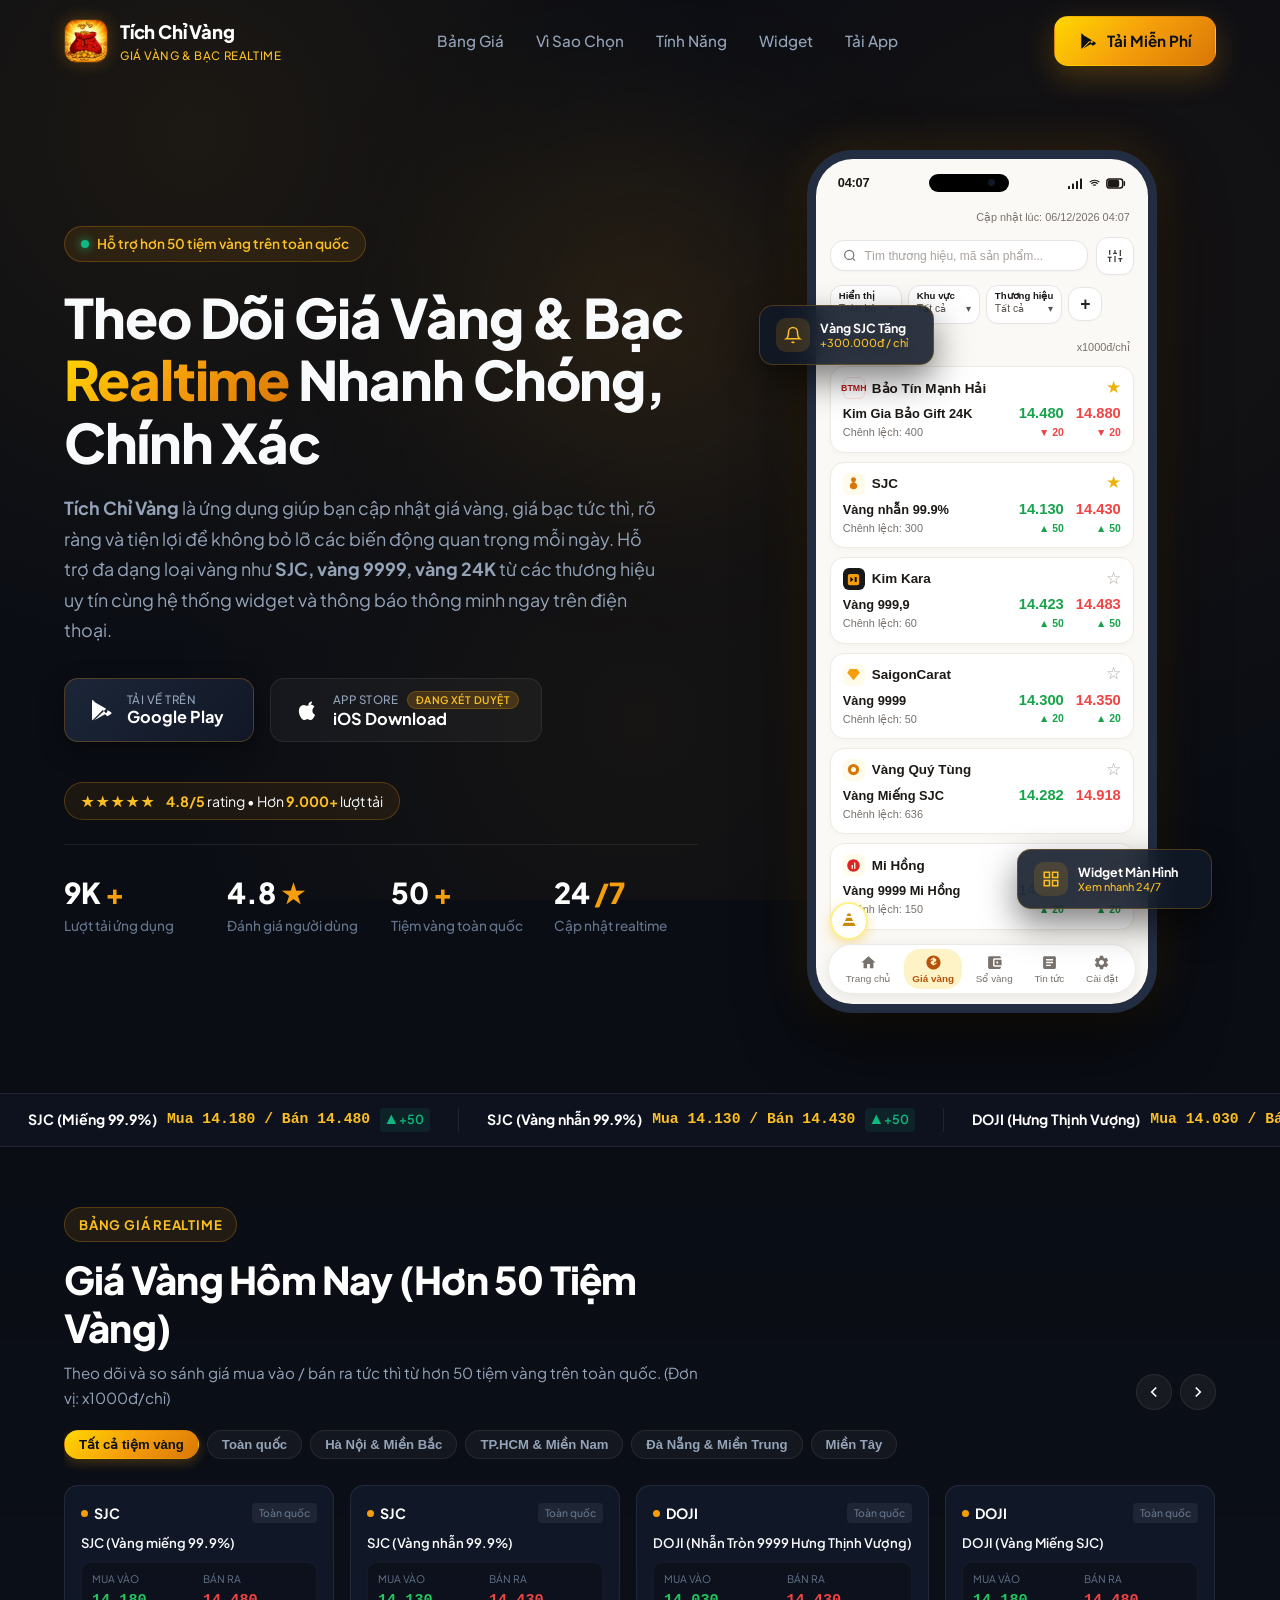
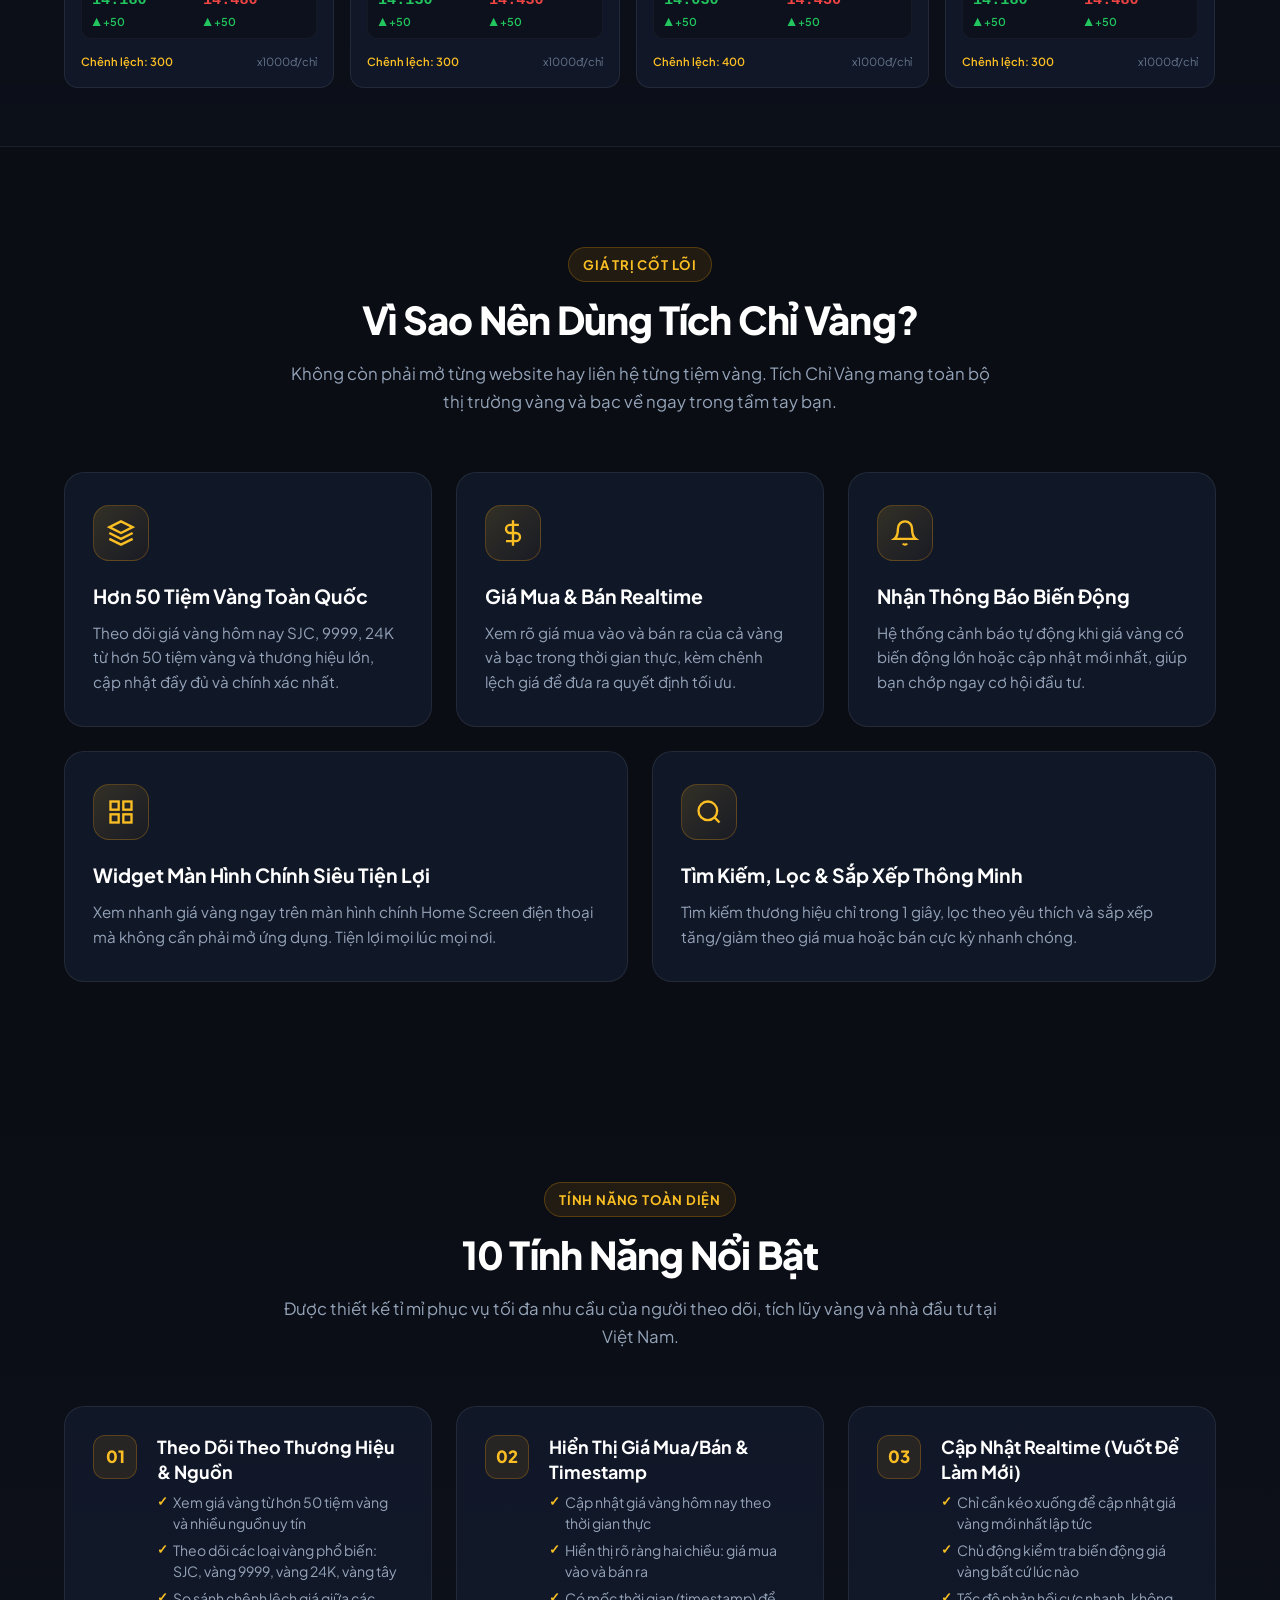
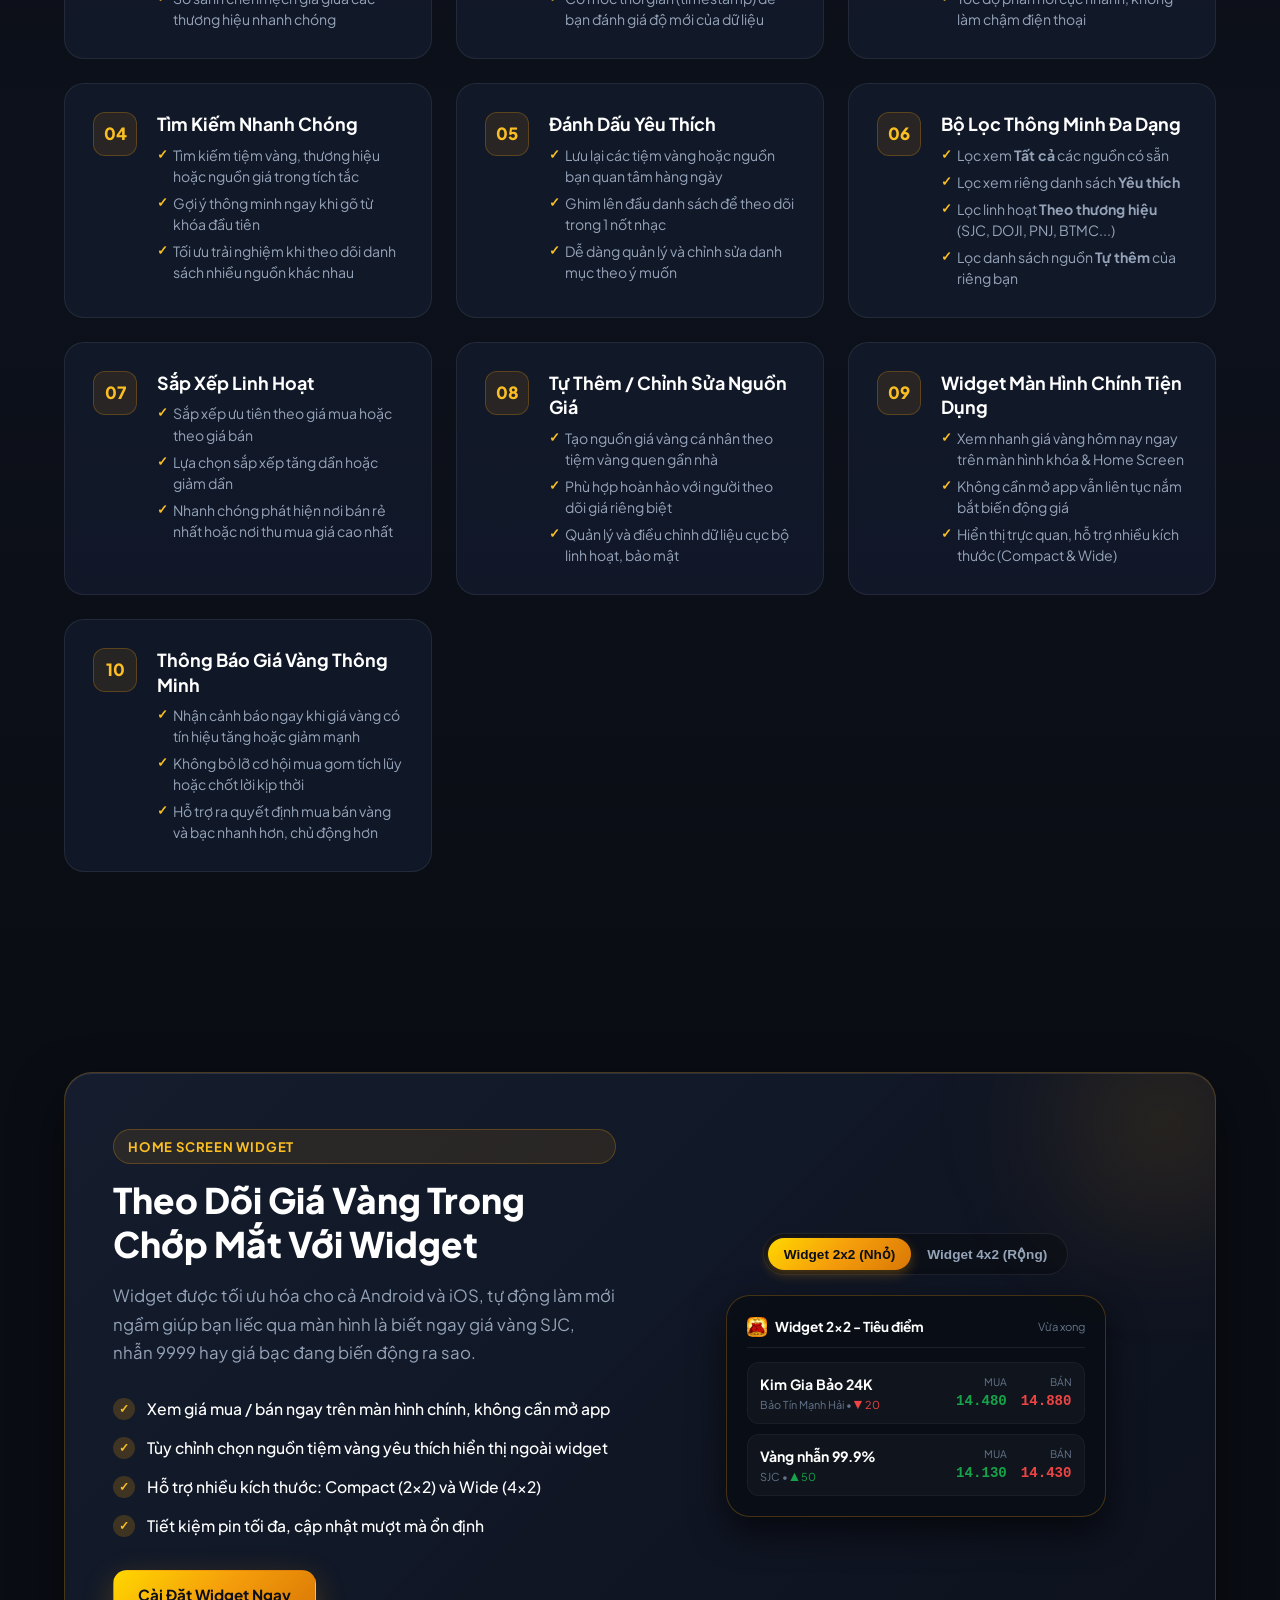
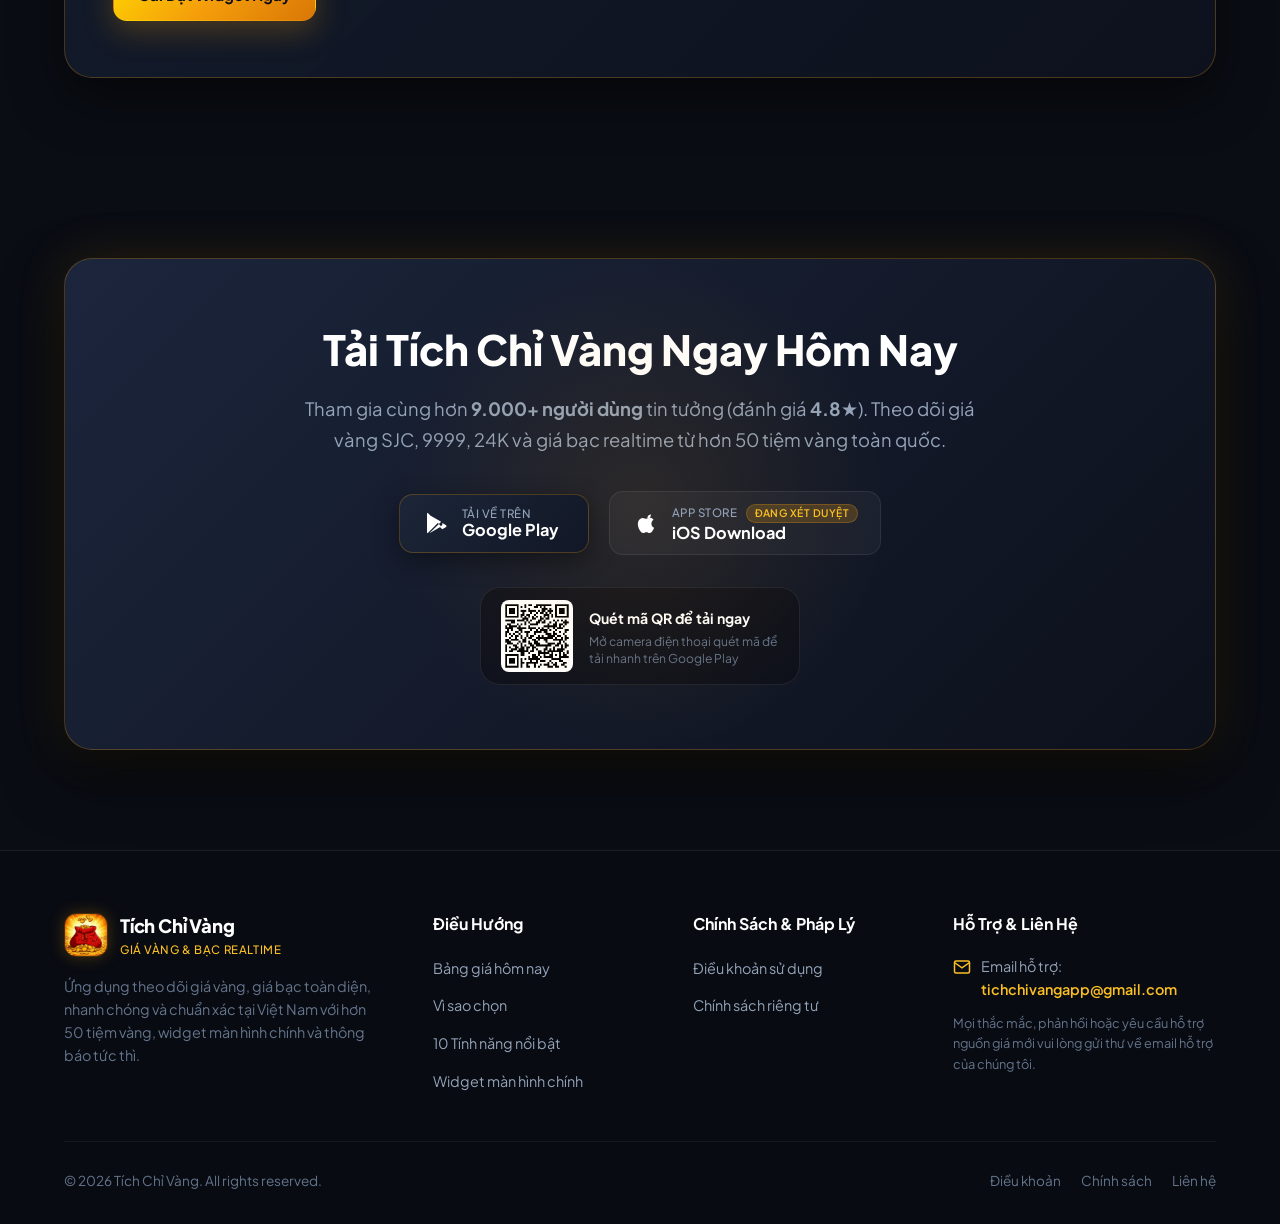
==== commit d73a8874: "fix UI" ====
--- a/index.html
+++ b/index.html
@@ -76,10 +76,10 @@
 
       <nav>
         <ul class="nav-links" id="navLinks">
+          <li><a href="#price-list" class="nav-link">Bảng Giá</a></li>
           <li><a href="#why-us" class="nav-link">Vì Sao Chọn</a></li>
           <li><a href="#features" class="nav-link">Tính Năng</a></li>
           <li><a href="#widget" class="nav-link">Widget</a></li>
-          <li><a href="#audience" class="nav-link">Đối Tượng</a></li>
           <li><a href="#download" class="nav-link">Tải App</a></li>
         </ul>
       </nav>
@@ -150,7 +150,21 @@
             </a>
           </div>
 
+          <!-- Rating & Download Social Proof Badge -->
+          <div class="hero-rating-proof">
+            <span class="rating-stars">★★★★★</span>
+            <span class="rating-text"><strong>4.8/5</strong> rating • Hơn <strong>9.000+</strong> lượt tải</span>
+          </div>
+
           <div class="hero-stats">
+            <div class="stat-item">
+              <div class="stat-value">9K<span>+</span></div>
+              <div class="stat-label">Lượt tải ứng dụng</div>
+            </div>
+            <div class="stat-item">
+              <div class="stat-value">4.8<span>★</span></div>
+              <div class="stat-label">Đánh giá người dùng</div>
+            </div>
             <div class="stat-item">
               <div class="stat-value">50<span>+</span></div>
               <div class="stat-label">Tiệm vàng toàn quốc</div>
@@ -158,10 +172,6 @@
             <div class="stat-item">
               <div class="stat-value">24<span>/7</span></div>
               <div class="stat-label">Cập nhật realtime</div>
-            </div>
-            <div class="stat-item">
-              <div class="stat-value">100<span>%</span></div>
-              <div class="stat-label">Miễn phí trải nghiệm</div>
             </div>
           </div>
         </div>
@@ -344,84 +354,217 @@
       </div>
     </section>
 
-    <!-- Realtime Ticker Ribbon -->
+    <!-- Realtime Ticker Ribbon (Dữ liệu từ hơn 50 tiệm vàng thực tế) -->
     <div class="ticker-strip" aria-hidden="true">
       <div class="ticker-track">
-        <!-- Item Group 1 -->
-        <div class="ticker-item">
-          <span class="ticker-label">SJC TP.HCM</span>
-          <span class="ticker-price">Mua 88.50M / Bán 90.50M</span>
-          <span class="ticker-change up">▲ +300K</span>
-        </div>
-        <div class="ticker-item">
-          <span class="ticker-label">DOJI 999.9</span>
-          <span class="ticker-price">Mua 87.20M / Bán 88.90M</span>
-          <span class="ticker-change up">▲ +250K</span>
-        </div>
-        <div class="ticker-item">
-          <span class="ticker-label">PNJ 24K</span>
-          <span class="ticker-price">Mua 86.90M / Bán 88.40M</span>
-          <span class="ticker-change up">▲ +200K</span>
-        </div>
-        <div class="ticker-item">
-          <span class="ticker-label">Bảo Tín Minh Châu</span>
-          <span class="ticker-price">Mua 87.30M / Bán 88.90M</span>
-          <span class="ticker-change up">▲ +220K</span>
-        </div>
-        <div class="ticker-item">
-          <span class="ticker-label">Vàng Mi Hồng 9999</span>
-          <span class="ticker-price">Mua 87.50M / Bán 88.80M</span>
-          <span class="ticker-change up">▲ +150K</span>
-        </div>
-        <div class="ticker-item">
-          <span class="ticker-label">Bạc Phú Quý 999</span>
-          <span class="ticker-price">Mua 1.24M / Bán 1.28M</span>
-          <span class="ticker-change down">▼ -10K</span>
-        </div>
-        <div class="ticker-item">
-          <span class="ticker-label">Vàng Thế Giới (Kitco)</span>
-          <span class="ticker-price">$2,658.40 / oz</span>
-          <span class="ticker-change up">▲ +14.2$</span>
+        <!-- Real Dataset Group 1 -->
+        <div class="ticker-item">
+          <span class="ticker-label">SJC (Miếng 99.9%)</span>
+          <span class="ticker-price">Mua 14.180 / Bán 14.480</span>
+          <span class="ticker-change up">▲ +50</span>
+        </div>
+        <div class="ticker-item">
+          <span class="ticker-label">SJC (Vàng nhẫn 99.9%)</span>
+          <span class="ticker-price">Mua 14.130 / Bán 14.430</span>
+          <span class="ticker-change up">▲ +50</span>
+        </div>
+        <div class="ticker-item">
+          <span class="ticker-label">DOJI (Hưng Thịnh Vượng)</span>
+          <span class="ticker-price">Mua 14.030 / Bán 14.430</span>
+          <span class="ticker-change up">▲ +50</span>
+        </div>
+        <div class="ticker-item">
+          <span class="ticker-label">DOJI (Miếng SJC)</span>
+          <span class="ticker-price">Mua 14.180 / Bán 14.480</span>
+          <span class="ticker-change up">▲ +50</span>
+        </div>
+        <div class="ticker-item">
+          <span class="ticker-label">Bảo Tín Mạnh Hải (Kim Gia Bảo 24K)</span>
+          <span class="ticker-price">Mua 14.480 / Bán 14.880</span>
+          <span class="ticker-change down">▼ -20</span>
+        </div>
+        <div class="ticker-item">
+          <span class="ticker-label">Bảo Tín Minh Châu (SJC)</span>
+          <span class="ticker-price">Mua 14.100 / Bán 14.480</span>
+          <span class="ticker-change up">▲ +140</span>
+        </div>
+        <div class="ticker-item">
+          <span class="ticker-label">PNJ (Miếng SJC 999.9)</span>
+          <span class="ticker-price">Mua 14.180 / Bán 14.480</span>
+          <span class="ticker-change up">▲ +50</span>
+        </div>
+        <div class="ticker-item">
+          <span class="ticker-label">PNJ (Nhẫn Trơn 999.9)</span>
+          <span class="ticker-price">Mua 14.130 / Bán 14.430</span>
+          <span class="ticker-change up">▲ +80</span>
+        </div>
+        <div class="ticker-item">
+          <span class="ticker-label">Mi Hồng (Vàng 999.9)</span>
+          <span class="ticker-price">Mua 14.200 / Bán 14.350</span>
+          <span class="ticker-change up">▲ +20</span>
+        </div>
+        <div class="ticker-item">
+          <span class="ticker-label">Phú Quý (Nhẫn tròn 999.9)</span>
+          <span class="ticker-price">Mua 14.100 / Bán 14.420</span>
+          <span class="ticker-change up">▲ +20</span>
+        </div>
+        <div class="ticker-item">
+          <span class="ticker-label">KimKara (Vàng 999.9)</span>
+          <span class="ticker-price">Mua 14.423 / Bán 14.483</span>
+          <span class="ticker-change up">▲ +50</span>
+        </div>
+        <div class="ticker-item">
+          <span class="ticker-label">SaigonCarat (Vàng 9999)</span>
+          <span class="ticker-price">Mua 14.300 / Bán 14.350</span>
+          <span class="ticker-change up">▲ +20</span>
+        </div>
+        <div class="ticker-item">
+          <span class="ticker-label">VietinBank Gold (SJC 1L)</span>
+          <span class="ticker-price">Mua 14.180 / Bán 14.480</span>
+          <span class="ticker-change up">▲ +50</span>
+        </div>
+        <div class="ticker-item">
+          <span class="ticker-label">Huy Thanh (Vàng 999.9)</span>
+          <span class="ticker-price">Mua 14.030 / Bán 14.400</span>
+          <span class="ticker-change up">▲ +30</span>
+        </div>
+        <div class="ticker-item">
+          <span class="ticker-label">Ngọc Thẩm (Nhẫn Trơn 24K)</span>
+          <span class="ticker-price">Mua 13.350 / Bán 13.700</span>
+          <span class="ticker-change up">▲ +50</span>
+        </div>
+        <div class="ticker-item">
+          <span class="ticker-label">Hoa Kim Nguyên (Nhẫn 9999)</span>
+          <span class="ticker-price">Mua 13.300 / Bán 13.440</span>
+          <span class="ticker-change up">▲ +20</span>
         </div>
 
         <!-- Repeated for seamless infinite scroll -->
         <div class="ticker-item">
-          <span class="ticker-label">SJC TP.HCM</span>
-          <span class="ticker-price">Mua 88.50M / Bán 90.50M</span>
-          <span class="ticker-change up">▲ +300K</span>
-        </div>
-        <div class="ticker-item">
-          <span class="ticker-label">DOJI 999.9</span>
-          <span class="ticker-price">Mua 87.20M / Bán 88.90M</span>
-          <span class="ticker-change up">▲ +250K</span>
-        </div>
-        <div class="ticker-item">
-          <span class="ticker-label">PNJ 24K</span>
-          <span class="ticker-price">Mua 86.90M / Bán 88.40M</span>
-          <span class="ticker-change up">▲ +200K</span>
-        </div>
-        <div class="ticker-item">
-          <span class="ticker-label">Bảo Tín Minh Châu</span>
-          <span class="ticker-price">Mua 87.30M / Bán 88.90M</span>
-          <span class="ticker-change up">▲ +220K</span>
-        </div>
-        <div class="ticker-item">
-          <span class="ticker-label">Vàng Mi Hồng 9999</span>
-          <span class="ticker-price">Mua 87.50M / Bán 88.80M</span>
-          <span class="ticker-change up">▲ +150K</span>
-        </div>
-        <div class="ticker-item">
-          <span class="ticker-label">Bạc Phú Quý 999</span>
-          <span class="ticker-price">Mua 1.24M / Bán 1.28M</span>
-          <span class="ticker-change down">▼ -10K</span>
-        </div>
-        <div class="ticker-item">
-          <span class="ticker-label">Vàng Thế Giới (Kitco)</span>
-          <span class="ticker-price">$2,658.40 / oz</span>
-          <span class="ticker-change up">▲ +14.2$</span>
+          <span class="ticker-label">SJC (Miếng 99.9%)</span>
+          <span class="ticker-price">Mua 14.180 / Bán 14.480</span>
+          <span class="ticker-change up">▲ +50</span>
+        </div>
+        <div class="ticker-item">
+          <span class="ticker-label">SJC (Vàng nhẫn 99.9%)</span>
+          <span class="ticker-price">Mua 14.130 / Bán 14.430</span>
+          <span class="ticker-change up">▲ +50</span>
+        </div>
+        <div class="ticker-item">
+          <span class="ticker-label">DOJI (Hưng Thịnh Vượng)</span>
+          <span class="ticker-price">Mua 14.030 / Bán 14.430</span>
+          <span class="ticker-change up">▲ +50</span>
+        </div>
+        <div class="ticker-item">
+          <span class="ticker-label">DOJI (Miếng SJC)</span>
+          <span class="ticker-price">Mua 14.180 / Bán 14.480</span>
+          <span class="ticker-change up">▲ +50</span>
+        </div>
+        <div class="ticker-item">
+          <span class="ticker-label">Bảo Tín Mạnh Hải (Kim Gia Bảo 24K)</span>
+          <span class="ticker-price">Mua 14.480 / Bán 14.880</span>
+          <span class="ticker-change down">▼ -20</span>
+        </div>
+        <div class="ticker-item">
+          <span class="ticker-label">Bảo Tín Minh Châu (SJC)</span>
+          <span class="ticker-price">Mua 14.100 / Bán 14.480</span>
+          <span class="ticker-change up">▲ +140</span>
+        </div>
+        <div class="ticker-item">
+          <span class="ticker-label">PNJ (Miếng SJC 999.9)</span>
+          <span class="ticker-price">Mua 14.180 / Bán 14.480</span>
+          <span class="ticker-change up">▲ +50</span>
+        </div>
+        <div class="ticker-item">
+          <span class="ticker-label">PNJ (Nhẫn Trơn 999.9)</span>
+          <span class="ticker-price">Mua 14.130 / Bán 14.430</span>
+          <span class="ticker-change up">▲ +80</span>
+        </div>
+        <div class="ticker-item">
+          <span class="ticker-label">Mi Hồng (Vàng 999.9)</span>
+          <span class="ticker-price">Mua 14.200 / Bán 14.350</span>
+          <span class="ticker-change up">▲ +20</span>
+        </div>
+        <div class="ticker-item">
+          <span class="ticker-label">Phú Quý (Nhẫn tròn 999.9)</span>
+          <span class="ticker-price">Mua 14.100 / Bán 14.420</span>
+          <span class="ticker-change up">▲ +20</span>
+        </div>
+        <div class="ticker-item">
+          <span class="ticker-label">KimKara (Vàng 999.9)</span>
+          <span class="ticker-price">Mua 14.423 / Bán 14.483</span>
+          <span class="ticker-change up">▲ +50</span>
+        </div>
+        <div class="ticker-item">
+          <span class="ticker-label">SaigonCarat (Vàng 9999)</span>
+          <span class="ticker-price">Mua 14.300 / Bán 14.350</span>
+          <span class="ticker-change up">▲ +20</span>
+        </div>
+        <div class="ticker-item">
+          <span class="ticker-label">VietinBank Gold (SJC 1L)</span>
+          <span class="ticker-price">Mua 14.180 / Bán 14.480</span>
+          <span class="ticker-change up">▲ +50</span>
+        </div>
+        <div class="ticker-item">
+          <span class="ticker-label">Huy Thanh (Vàng 999.9)</span>
+          <span class="ticker-price">Mua 14.030 / Bán 14.400</span>
+          <span class="ticker-change up">▲ +30</span>
+        </div>
+        <div class="ticker-item">
+          <span class="ticker-label">Ngọc Thẩm (Nhẫn Trơn 24K)</span>
+          <span class="ticker-price">Mua 13.350 / Bán 13.700</span>
+          <span class="ticker-change up">▲ +50</span>
+        </div>
+        <div class="ticker-item">
+          <span class="ticker-label">Hoa Kim Nguyên (Nhẫn 9999)</span>
+          <span class="ticker-price">Mua 13.300 / Bán 13.440</span>
+          <span class="ticker-change up">▲ +20</span>
         </div>
       </div>
     </div>
+
+    <!-- Dedicated Horizontal Price List Section (Bảng Giá Ngang) -->
+    <section class="horizontal-price-section" id="price-list">
+      <div class="container">
+        <div class="h-price-header-wrap">
+          <div class="h-price-title-group">
+            <div class="section-tag">Bảng Giá Realtime</div>
+            <h2 class="section-title" style="margin-bottom: 8px;">Giá Vàng Hôm Nay (Hơn 50 Tiệm Vàng)</h2>
+            <p class="section-desc" style="font-size: 0.95rem;">
+              Theo dõi và so sánh giá mua vào / bán ra tức thì từ hơn 50 tiệm vàng trên toàn quốc. (Đơn vị: x1000đ/chỉ)
+            </p>
+          </div>
+
+          <div class="h-price-controls">
+            <button class="h-nav-arrow-btn" id="hScrollLeftBtn" aria-label="Cuộn sang trái">
+              <svg width="18" height="18" viewBox="0 0 24 24" fill="none" stroke="currentColor" stroke-width="2.2">
+                <polyline points="15 18 9 12 15 6"></polyline>
+              </svg>
+            </button>
+            <button class="h-nav-arrow-btn" id="hScrollRightBtn" aria-label="Cuộn sang phải">
+              <svg width="18" height="18" viewBox="0 0 24 24" fill="none" stroke="currentColor" stroke-width="2.2">
+                <polyline points="9 18 15 12 9 6"></polyline>
+              </svg>
+            </button>
+          </div>
+        </div>
+
+        <!-- Filter tabs by region & category -->
+        <div class="h-price-filter-tabs" id="hFilterTabs">
+          <button class="h-filter-btn active" data-region="all">Tất cả tiệm vàng</button>
+          <button class="h-filter-btn" data-region="nation">Toàn quốc</button>
+          <button class="h-filter-btn" data-region="hanoi">Hà Nội & Miền Bắc</button>
+          <button class="h-filter-btn" data-region="hcm">TP.HCM & Miền Nam</button>
+          <button class="h-filter-btn" data-region="central">Đà Nẵng & Miền Trung</button>
+          <button class="h-filter-btn" data-region="west">Miền Tây</button>
+        </div>
+
+        <!-- Horizontal scrollable price cards track -->
+        <div class="h-price-carousel" id="hPriceCarousel">
+          <!-- Populated by JavaScript from user gold data -->
+        </div>
+      </div>
+    </section>
 
     <!-- Why Choose Section -->
     <section class="why-section" id="why-us">
@@ -718,64 +861,13 @@
       </div>
     </section>
 
-    <!-- Target Audience Section -->
-    <section class="audience-section" id="audience">
-      <div class="container">
-        <div class="section-header">
-          <div class="section-tag">Đối Tượng Người Dùng</div>
-          <h2 class="section-title">Tích Chỉ Vàng Phù Hợp Với Ai?</h2>
-          <p class="section-desc">
-            Dù bạn là người mua tích sản dài hạn, người kinh doanh hay chỉ đơn giản muốn nắm bắt tin tức thị trường:
-          </p>
-        </div>
-
-        <div class="audience-grid">
-          <!-- Audience 1 -->
-          <div class="audience-card">
-            <div class="audience-icon">📅</div>
-            <h3 class="audience-title">Người Theo Dõi Hàng Ngày</h3>
-            <p class="audience-desc">
-              Những ai quan tâm tới thị trường tài chính, theo dõi giá vàng và giá bạc hôm nay mỗi ngày để cập nhật tin tức kinh tế.
-            </p>
-          </div>
-
-          <!-- Audience 2 -->
-          <div class="audience-card">
-            <div class="audience-icon">⚖️</div>
-            <h3 class="audience-title">Người Cần So Sánh Nhiều Tiệm</h3>
-            <p class="audience-desc">
-              Người có nhu cầu so sánh giá giữa SJC, DOJI, PNJ, Mi Hồng, Bảo Tín để tìm địa điểm mua rẻ nhất hoặc bán được giá cao nhất.
-            </p>
-          </div>
-
-          <!-- Audience 3 -->
-          <div class="audience-card">
-            <div class="audience-icon">⚡</div>
-            <h3 class="audience-title">Người Thích Tiện Lợi & Nhanh</h3>
-            <p class="audience-desc">
-              Những người bận rộn yêu thích widget ngoài màn hình chính và nhận thông báo biến động tự động mà không mất công tra cứu thủ công.
-            </p>
-          </div>
-
-          <!-- Audience 4 -->
-          <div class="audience-card">
-            <div class="audience-icon">🏆</div>
-            <h3 class="audience-title">Người Tích Lũy Vàng & Bạc</h3>
-            <p class="audience-desc">
-              Người đam mê tích sản vàng miếng SJC, vàng nhẫn 9999, vàng 24K hoặc đầu tư bạc vật chất làm kênh bảo toàn tài sản.
-            </p>
-          </div>
-        </div>
-      </div>
-    </section>
-
     <!-- Download CTA Section -->
     <section class="cta-section" id="download">
       <div class="container">
         <div class="cta-box">
           <h2 class="cta-title">Tải Tích Chỉ Vàng Ngay Hôm Nay</h2>
           <p class="cta-subtitle">
-            Theo dõi giá vàng, giá bạc nhanh hơn, chính xác hơn và chủ động hơn mỗi ngày cùng hơn 50 tiệm vàng trên toàn quốc.
+            Tham gia cùng hơn <strong>9.000+ người dùng</strong> tin tưởng (đánh giá <strong>4.8★</strong>). Theo dõi giá vàng SJC, 9999, 24K và giá bạc realtime từ hơn 50 tiệm vàng toàn quốc.
           </p>
 
           <div class="cta-actions-wrap">
@@ -887,10 +979,10 @@
         <div>
           <h4 class="footer-col-title">Điều Hướng</h4>
           <ul class="footer-links">
+            <li><a href="#price-list" class="footer-link">Bảng giá hôm nay</a></li>
             <li><a href="#why-us" class="footer-link">Vì sao chọn</a></li>
             <li><a href="#features" class="footer-link">10 Tính năng nổi bật</a></li>
             <li><a href="#widget" class="footer-link">Widget màn hình chính</a></li>
-            <li><a href="#audience" class="footer-link">Đối tượng phù hợp</a></li>
           </ul>
         </div>
 
--- a/style/style.css
+++ b/style/style.css
@@ -5,7 +5,7 @@
   --bg-card: rgba(19, 27, 46, 0.75);
   --bg-card-hover: rgba(28, 38, 64, 0.85);
   --bg-glass: rgba(17, 24, 39, 0.7);
-  
+
   --gold-primary: #f59e0b;
   --gold-light: #fbbf24;
   --gold-accent: #fde047;
@@ -13,16 +13,16 @@
   --gold-glow: rgba(245, 158, 11, 0.25);
   --gold-gradient: linear-gradient(135deg, #ffd700 0%, #f59e0b 50%, #d97706 100%);
   --gold-gradient-soft: linear-gradient(135deg, rgba(251, 191, 36, 0.15) 0%, rgba(217, 119, 6, 0.05) 100%);
-  
+
   --silver-primary: #94a3b8;
   --silver-light: #e2e8f0;
   --green-up: #10b981;
   --red-down: #ef4444;
-  
+
   --text-primary: #f8fafc;
   --text-secondary: #94a3b8;
   --text-muted: #64748b;
-  
+
   --border-light: rgba(255, 255, 255, 0.08);
   --border-gold: rgba(245, 158, 11, 0.25);
   --border-gold-bright: rgba(251, 191, 36, 0.5);
@@ -32,17 +32,19 @@
   --radius-lg: 20px;
   --radius-xl: 28px;
   --radius-full: 9999px;
-  
+
   --shadow-sm: 0 4px 12px rgba(0, 0, 0, 0.25);
   --shadow-md: 0 10px 30px rgba(0, 0, 0, 0.4);
   --shadow-lg: 0 20px 50px rgba(0, 0, 0, 0.6);
   --shadow-gold: 0 10px 30px rgba(245, 158, 11, 0.25);
-  
+
   --font-family: 'Plus Jakarta Sans', -apple-system, BlinkMacSystemFont, "Segoe UI", Roboto, sans-serif;
   --transition: all 0.25s cubic-bezier(0.16, 1, 0.3, 1);
 }
 
-*, *::before, *::after {
+*,
+*::before,
+*::after {
   box-sizing: border-box;
   margin: 0;
   padding: 0;
@@ -60,7 +62,7 @@
 body {
   overflow-x: hidden;
   background-color: var(--bg-primary);
-  background-image: 
+  background-image:
     radial-gradient(circle at 15% 15%, rgba(245, 158, 11, 0.08) 0%, transparent 40%),
     radial-gradient(circle at 85% 30%, rgba(217, 119, 6, 0.06) 0%, transparent 45%),
     radial-gradient(circle at 50% 80%, rgba(245, 158, 11, 0.05) 0%, transparent 50%);
@@ -174,7 +176,8 @@
   position: relative;
 }
 
-.nav-link:hover, .nav-link.active {
+.nav-link:hover,
+.nav-link.active {
   color: #ffffff;
 }
 
@@ -389,9 +392,20 @@
 }
 
 @keyframes pulseAnimation {
-  0% { transform: scale(0.95); box-shadow: 0 0 0 0 rgba(16, 185, 129, 0.7); }
-  70% { transform: scale(1.1); box-shadow: 0 0 0 8px rgba(16, 185, 129, 0); }
-  100% { transform: scale(0.95); box-shadow: 0 0 0 0 rgba(16, 185, 129, 0); }
+  0% {
+    transform: scale(0.95);
+    box-shadow: 0 0 0 0 rgba(16, 185, 129, 0.7);
+  }
+
+  70% {
+    transform: scale(1.1);
+    box-shadow: 0 0 0 8px rgba(16, 185, 129, 0);
+  }
+
+  100% {
+    transform: scale(0.95);
+    box-shadow: 0 0 0 0 rgba(16, 185, 129, 0);
+  }
 }
 
 .hero-title {
@@ -417,10 +431,37 @@
   margin-bottom: 40px;
 }
 
+.hero-rating-proof {
+  display: inline-flex;
+  align-items: center;
+  gap: 10px;
+  background: rgba(245, 158, 11, 0.08);
+  border: 1px solid var(--border-gold);
+  border-radius: var(--radius-full);
+  padding: 6px 16px;
+  margin-bottom: 24px;
+  width: fit-content;
+}
+
+.hero-rating-proof .rating-stars {
+  color: #fbbf24;
+  font-size: 0.95rem;
+  letter-spacing: 2px;
+}
+
+.hero-rating-proof .rating-text {
+  font-size: 0.88rem;
+  color: var(--text-primary);
+}
+
+.hero-rating-proof .rating-text strong {
+  color: #fbbf24;
+}
+
 .hero-stats {
   display: grid;
-  grid-template-columns: repeat(3, 1fr);
-  gap: 24px;
+  grid-template-columns: repeat(4, 1fr);
+  gap: 20px;
   padding-top: 24px;
   border-top: 1px solid var(--border-light);
 }
@@ -468,7 +509,7 @@
   background: #1e2638;
   border-radius: 46px;
   border: 9px solid #232d42;
-  box-shadow: 
+  box-shadow:
     0 25px 65px rgba(0, 0, 0, 0.75),
     0 0 45px rgba(245, 158, 11, 0.18),
     inset 0 0 4px rgba(255, 255, 255, 0.2);
@@ -875,9 +916,17 @@
 }
 
 @keyframes gentlePulse {
-  0% { box-shadow: 0 0 0 0 rgba(234, 179, 8, 0.4); }
-  70% { box-shadow: 0 0 0 8px rgba(234, 179, 8, 0); }
-  100% { box-shadow: 0 0 0 0 rgba(234, 179, 8, 0); }
+  0% {
+    box-shadow: 0 0 0 0 rgba(234, 179, 8, 0.4);
+  }
+
+  70% {
+    box-shadow: 0 0 0 8px rgba(234, 179, 8, 0);
+  }
+
+  100% {
+    box-shadow: 0 0 0 0 rgba(234, 179, 8, 0);
+  }
 }
 
 /* Bottom Navigation Dock */
@@ -926,7 +975,8 @@
   width: 17px;
   height: 17px;
 }
-  border-radius: 8px;
+
+border-radius: 8px;
 }
 
 .price-col {
@@ -997,8 +1047,13 @@
 }
 
 @keyframes floatAnim {
-  0% { transform: translateY(0px); }
-  100% { transform: translateY(-12px); }
+  0% {
+    transform: translateY(0px);
+  }
+
+  100% {
+    transform: translateY(-12px);
+  }
 }
 
 .float-card-content {
@@ -1054,8 +1109,13 @@
 }
 
 @keyframes tickerSlide {
-  0% { transform: translateX(0); }
-  100% { transform: translateX(-50%); }
+  0% {
+    transform: translateX(0);
+  }
+
+  100% {
+    transform: translateX(-50%);
+  }
 }
 
 .ticker-item {
@@ -1094,6 +1154,238 @@
 .ticker-change.down {
   color: var(--red-down);
   background: rgba(239, 68, 68, 0.1);
+}
+
+/* Horizontal Price List Section */
+.horizontal-price-section {
+  padding: 60px 0 40px;
+  position: relative;
+  background: linear-gradient(180deg, rgba(10, 13, 20, 0.5) 0%, rgba(17, 23, 38, 0.25) 100%);
+  border-bottom: 1px solid var(--border-light);
+}
+
+.h-price-header-wrap {
+  display: flex;
+  justify-content: space-between;
+  align-items: flex-end;
+  margin-bottom: 20px;
+  flex-wrap: wrap;
+  gap: 16px;
+}
+
+.h-price-title-group {
+  max-width: 650px;
+}
+
+.h-price-controls {
+  display: flex;
+  align-items: center;
+  gap: 8px;
+}
+
+.h-nav-arrow-btn {
+  width: 36px;
+  height: 36px;
+  border-radius: 50%;
+  background: rgba(255, 255, 255, 0.05);
+  border: 1px solid var(--border-light);
+  color: #ffffff;
+  display: flex;
+  align-items: center;
+  justify-content: center;
+  cursor: pointer;
+  transition: var(--transition);
+}
+
+.h-nav-arrow-btn:hover {
+  background: rgba(245, 158, 11, 0.2);
+  border-color: var(--border-gold);
+  color: var(--gold-light);
+  transform: scale(1.05);
+}
+
+/* Filter Chips Bar */
+.h-price-filter-tabs {
+  display: flex;
+  gap: 8px;
+  overflow-x: auto;
+  scrollbar-width: none;
+  padding-bottom: 14px;
+  margin-bottom: 6px;
+}
+
+.h-price-filter-tabs::-webkit-scrollbar {
+  display: none;
+}
+
+.h-filter-btn {
+  padding: 6px 14px;
+  border-radius: var(--radius-full);
+  font-size: 0.82rem;
+  font-weight: 600;
+  white-space: nowrap;
+  background: rgba(255, 255, 255, 0.04);
+  color: var(--text-secondary);
+  border: 1px solid var(--border-light);
+  cursor: pointer;
+  transition: var(--transition);
+}
+
+.h-filter-btn:hover {
+  background: rgba(255, 255, 255, 0.08);
+  color: #ffffff;
+}
+
+.h-filter-btn.active {
+  background: var(--gold-gradient);
+  color: #0b0f19;
+  font-weight: 700;
+  border-color: transparent;
+  box-shadow: 0 4px 12px rgba(245, 158, 11, 0.25);
+}
+
+/* Horizontal Scrolling Carousel */
+.h-price-carousel {
+  display: flex;
+  gap: 16px;
+  overflow-x: auto;
+  scroll-snap-type: x mandatory;
+  padding: 6px 2px 18px;
+  scrollbar-width: thin;
+  scrollbar-color: rgba(245, 158, 11, 0.3) transparent;
+}
+
+.h-price-carousel::-webkit-scrollbar {
+  height: 6px;
+}
+
+.h-price-carousel::-webkit-scrollbar-track {
+  background: rgba(255, 255, 255, 0.03);
+  border-radius: 4px;
+}
+
+.h-price-carousel::-webkit-scrollbar-thumb {
+  background: rgba(245, 158, 11, 0.3);
+  border-radius: 4px;
+}
+
+.h-price-card {
+  flex: 0 0 270px;
+  scroll-snap-align: start;
+  background: var(--bg-card);
+  border: 1px solid var(--border-light);
+  border-radius: var(--radius-md);
+  padding: 16px;
+  display: flex;
+  flex-direction: column;
+  gap: 10px;
+  transition: var(--transition);
+  position: relative;
+}
+
+.h-price-card:hover {
+  background: var(--bg-card-hover);
+  border-color: var(--border-gold);
+  transform: translateY(-3px);
+  box-shadow: 0 10px 24px rgba(0, 0, 0, 0.4);
+}
+
+.h-card-header {
+  display: flex;
+  justify-content: space-between;
+  align-items: center;
+}
+
+.h-card-store {
+  font-size: 0.88rem;
+  font-weight: 700;
+  color: #ffffff;
+  display: flex;
+  align-items: center;
+  gap: 6px;
+}
+
+.h-card-location {
+  font-size: 0.65rem;
+  padding: 2px 7px;
+  border-radius: 4px;
+  background: rgba(255, 255, 255, 0.06);
+  color: var(--text-muted);
+  font-weight: 500;
+  white-space: nowrap;
+}
+
+.h-card-product {
+  font-size: 0.82rem;
+  font-weight: 600;
+  color: var(--text-primary);
+  line-height: 1.35;
+  white-space: nowrap;
+  overflow: hidden;
+  text-overflow: ellipsis;
+}
+
+.h-card-prices {
+  display: grid;
+  grid-template-columns: 1fr 1fr;
+  gap: 8px;
+  background: rgba(10, 14, 23, 0.6);
+  padding: 8px 10px;
+  border-radius: 10px;
+  border: 1px solid rgba(255, 255, 255, 0.04);
+}
+
+.h-price-box {
+  display: flex;
+  flex-direction: column;
+}
+
+.h-price-type {
+  font-size: 0.65rem;
+  color: var(--text-muted);
+  text-transform: uppercase;
+}
+
+.h-price-num {
+  font-size: 0.95rem;
+  font-weight: 800;
+  font-family: monospace;
+}
+
+.h-price-num.buy {
+  color: #22c55e;
+}
+
+.h-price-num.sell {
+  color: #ef4444;
+}
+
+.h-price-delta {
+  font-size: 0.68rem;
+  font-weight: 600;
+  margin-top: 1px;
+}
+
+.h-price-delta.up {
+  color: #22c55e;
+}
+
+.h-price-delta.down {
+  color: #ef4444;
+}
+
+.h-card-footer {
+  display: flex;
+  justify-content: space-between;
+  align-items: center;
+  font-size: 0.7rem;
+  color: var(--text-muted);
+  padding-top: 4px;
+}
+
+.h-card-diff {
+  color: var(--gold-light);
+  font-weight: 600;
 }
 
 /* Section Header */
@@ -1155,11 +1447,13 @@
   .why-grid {
     grid-template-columns: repeat(6, 1fr);
   }
+
   .why-grid .why-card:nth-child(1),
   .why-grid .why-card:nth-child(2),
   .why-grid .why-card:nth-child(3) {
     grid-column: span 2;
   }
+
   .why-grid .why-card:nth-child(4),
   .why-grid .why-card:nth-child(5) {
     grid-column: span 3;
@@ -1506,59 +1800,6 @@
   text-transform: uppercase;
 }
 
-/* Audience Section */
-.audience-section {
-  padding: 100px 0;
-}
-
-.audience-grid {
-  display: grid;
-  grid-template-columns: repeat(auto-fit, minmax(260px, 1fr));
-  gap: 24px;
-}
-
-.audience-card {
-  background: var(--bg-card);
-  border: 1px solid var(--border-light);
-  border-radius: var(--radius-lg);
-  padding: 32px 24px;
-  text-align: center;
-  transition: var(--transition);
-}
-
-.audience-card:hover {
-  background: var(--bg-card-hover);
-  border-color: var(--border-gold);
-  transform: translateY(-6px);
-  box-shadow: 0 16px 36px rgba(0, 0, 0, 0.4);
-}
-
-.audience-icon {
-  width: 64px;
-  height: 64px;
-  border-radius: 20px;
-  background: var(--gold-gradient-soft);
-  border: 1px solid var(--border-gold);
-  margin: 0 auto 20px;
-  display: flex;
-  align-items: center;
-  justify-content: center;
-  color: var(--gold-light);
-  font-size: 1.6rem;
-}
-
-.audience-title {
-  font-size: 1.18rem;
-  font-weight: 700;
-  color: #ffffff;
-  margin-bottom: 12px;
-}
-
-.audience-desc {
-  font-size: 0.92rem;
-  color: var(--text-secondary);
-  line-height: 1.6;
-}
 
 /* CTA Download Section */
 .cta-section {
@@ -1697,8 +1938,15 @@
 }
 
 @keyframes modalPop {
-  0% { transform: scale(0.92); opacity: 0; }
-  100% { transform: scale(1); opacity: 1; }
+  0% {
+    transform: scale(0.92);
+    opacity: 0;
+  }
+
+  100% {
+    transform: scale(1);
+    opacity: 1;
+  }
 }
 
 .modal-close-btn {
@@ -1915,41 +2163,82 @@
     text-align: center;
     gap: 40px;
   }
-  
+
   .hero-content {
     align-items: center;
   }
-  
+
   .hero-desc {
     margin-left: auto;
     margin-right: auto;
   }
-  
+
   .hero-actions {
     justify-content: center;
   }
-  
+
   .hero-stats {
     width: 100%;
     max-width: 500px;
   }
-  
+
   .widget-wrapper {
     grid-template-columns: 1fr;
     padding: 40px 24px;
   }
-  
+
   .footer-top {
     grid-template-columns: 1fr 1fr;
     gap: 32px;
   }
 }
 
+/* Responsive & Mobile Optimization (Declutter & Compact) */
+@media (max-width: 1024px) {
+  .hero-grid {
+    grid-template-columns: 1fr;
+    text-align: center;
+    gap: 40px;
+  }
+
+  .hero-content {
+    align-items: center;
+  }
+
+  .hero-desc {
+    margin-left: auto;
+    margin-right: auto;
+  }
+
+  .hero-actions {
+    justify-content: center;
+  }
+
+  .hero-stats {
+    width: 100%;
+    max-width: 580px;
+    margin: 0 auto;
+  }
+
+  .widget-wrapper {
+    grid-template-columns: 1fr;
+    padding: 40px 24px;
+  }
+
+  .footer-top {
+    grid-template-columns: 1fr 1fr;
+    gap: 32px;
+  }
+}
+
 @media (max-width: 768px) {
-  .nav-links, .nav-actions {
+
+  /* Navigation */
+  .nav-links,
+  .nav-actions {
     display: none;
   }
-  
+
   .nav-links.mobile-open {
     display: flex;
     flex-direction: column;
@@ -1961,40 +2250,296 @@
     border-bottom: 1px solid var(--border-light);
     padding: 24px;
     gap: 20px;
-    box-shadow: 0 10px 30px rgba(0,0,0,0.5);
-  }
-  
+    box-shadow: 0 10px 30px rgba(0, 0, 0, 0.5);
+  }
+
   .mobile-toggle {
     display: block;
   }
-  
+
+  /* Section Spacing - tightened for mobile */
+  .hero-section {
+    padding-top: 105px;
+    padding-bottom: 40px;
+  }
+
+  .why-section,
+  .features-section,
+  .widget-section,
+  .horizontal-price-section {
+    padding: 42px 0 28px;
+  }
+
+  .h-price-card {
+    flex: 0 0 235px;
+    padding: 13px;
+  }
+
+  .section-header {
+    margin-bottom: 32px;
+  }
+
+  .section-title {
+    font-size: 1.75rem;
+    line-height: 1.25;
+  }
+
+  .section-desc {
+    font-size: 0.92rem;
+    line-height: 1.5;
+  }
+
+  /* Hero Section */
   .hero-title {
-    font-size: 2.3rem;
-  }
-  
-  .section-title {
-    font-size: 1.9rem;
-  }
-  
+    font-size: 2.1rem;
+    line-height: 1.2;
+    margin-bottom: 16px;
+  }
+
+  .hero-desc {
+    font-size: 0.95rem;
+    line-height: 1.6;
+    margin-bottom: 20px;
+  }
+
+  .hero-rating-proof {
+    margin-bottom: 20px;
+    padding: 5px 14px;
+    font-size: 0.8rem;
+  }
+
+  .hero-rating-proof .rating-stars {
+    font-size: 0.85rem;
+  }
+
+  .hero-actions {
+    gap: 12px;
+    margin-bottom: 28px;
+    width: 100%;
+  }
+
+  .btn-store {
+    width: 100%;
+    max-width: 300px;
+    padding: 10px 18px;
+  }
+
+  .hero-stats {
+    grid-template-columns: repeat(2, 1fr);
+    gap: 14px;
+    max-width: 320px;
+    padding-top: 18px;
+  }
+
+  .stat-value {
+    font-size: 1.45rem;
+  }
+
+  .stat-label {
+    font-size: 0.75rem;
+  }
+
+  /* Hide floating cards on mobile to prevent overflow & clutter */
+  .float-card {
+    display: none !important;
+  }
+
+  /* Phone Mockup - compact sizing */
+  .phone-wrapper {
+    width: 310px;
+    max-width: 100%;
+    margin: 0 auto;
+  }
+
+  .phone-frame {
+    border-width: 6px;
+    border-radius: 36px;
+  }
+
+  .phone-screen-light {
+    padding: 10px;
+    min-height: auto;
+    max-height: 440px;
+    overflow: hidden;
+  }
+
+  .app-screenshot-cards-list {
+    max-height: 270px;
+    overflow-y: auto;
+    padding-bottom: 30px;
+  }
+
+  /* Why Us Cards - compact */
+  .why-grid {
+    grid-template-columns: 1fr !important;
+    gap: 12px;
+  }
+
+  .why-card {
+    padding: 18px 16px;
+    border-radius: 14px;
+  }
+
+  .why-icon-box {
+    width: 44px;
+    height: 44px;
+    margin-bottom: 12px;
+    border-radius: 12px;
+  }
+
+  .why-card-title {
+    font-size: 1.05rem;
+    margin-bottom: 6px;
+  }
+
+  .why-card-desc {
+    font-size: 0.86rem;
+    line-height: 1.5;
+  }
+
+  /* 10 Features - REDUCE CLUTTER: show only 1 main highlight per feature */
+  .features-grid {
+    grid-template-columns: 1fr;
+    gap: 12px;
+  }
+
+  .feature-item {
+    padding: 14px 16px;
+    gap: 12px;
+    border-radius: 14px;
+  }
+
+  .feature-num-box {
+    width: 34px;
+    height: 34px;
+    font-size: 0.85rem;
+    border-radius: 10px;
+  }
+
+  .feature-title {
+    font-size: 0.98rem;
+    margin-bottom: 4px;
+  }
+
+  /* Hide secondary & tertiary bullet items on mobile to cut 20 lines of redundant text */
+  .feature-desc-list li:nth-child(n+2) {
+    display: none !important;
+  }
+
+  .feature-desc-list li {
+    font-size: 0.84rem;
+    line-height: 1.45;
+  }
+
+  /* Widget Section - compact */
+  .widget-wrapper {
+    padding: 28px 16px;
+    border-radius: 20px;
+    gap: 24px;
+  }
+
+  .widget-title {
+    font-size: 1.55rem;
+    margin-bottom: 12px;
+  }
+
+  .widget-desc {
+    font-size: 0.9rem;
+    line-height: 1.55;
+    margin-bottom: 16px;
+  }
+
+  .widget-features-list {
+    gap: 8px;
+    margin-bottom: 20px;
+  }
+
+  .widget-features-list li {
+    font-size: 0.88rem;
+  }
+
+  /* Hide secondary bullets in widget section on mobile */
+  .widget-features-list li:nth-child(n+3) {
+    display: none !important;
+  }
+
+  .widget-preview-box {
+    padding: 14px;
+    border-radius: 18px;
+  }
+
+
+  /* CTA Section */
+  .cta-section {
+    padding: 40px 0 60px;
+  }
+
+  .cta-box {
+    padding: 36px 16px;
+    border-radius: 20px;
+  }
+
   .cta-title {
-    font-size: 2rem;
-  }
-  
-  .float-card-1 {
-    left: -15px;
-  }
-  
-  .float-card-2 {
-    right: -15px;
-  }
-  
+    font-size: 1.75rem;
+    margin-bottom: 12px;
+  }
+
+  .cta-subtitle {
+    font-size: 0.92rem;
+    margin-bottom: 22px;
+  }
+
+  .cta-actions-wrap {
+    gap: 12px;
+    margin-bottom: 0;
+  }
+
+  /* On mobile phones, hide the redundant desktop QR code box */
+  .cta-qr-box {
+    display: none !important;
+  }
+
+  /* Footer */
+  .footer {
+    padding: 40px 0 24px;
+  }
+
   .footer-top {
     grid-template-columns: 1fr;
-  }
-  
+    gap: 24px;
+    padding-bottom: 32px;
+  }
+
+  .footer-desc {
+    display: none;
+  }
+
+  .footer-col-title {
+    margin-bottom: 10px;
+  }
+
   .footer-bottom {
     flex-direction: column;
-    gap: 16px;
+    gap: 14px;
     text-align: center;
-  }
-}
+    padding-top: 20px;
+  }
+}
+
+@media (max-width: 480px) {
+  .hero-title {
+    font-size: 1.85rem;
+  }
+
+  .section-title {
+    font-size: 1.55rem;
+  }
+
+  .cta-title {
+    font-size: 1.55rem;
+  }
+
+  .phone-wrapper {
+    width: 295px;
+  }
+}
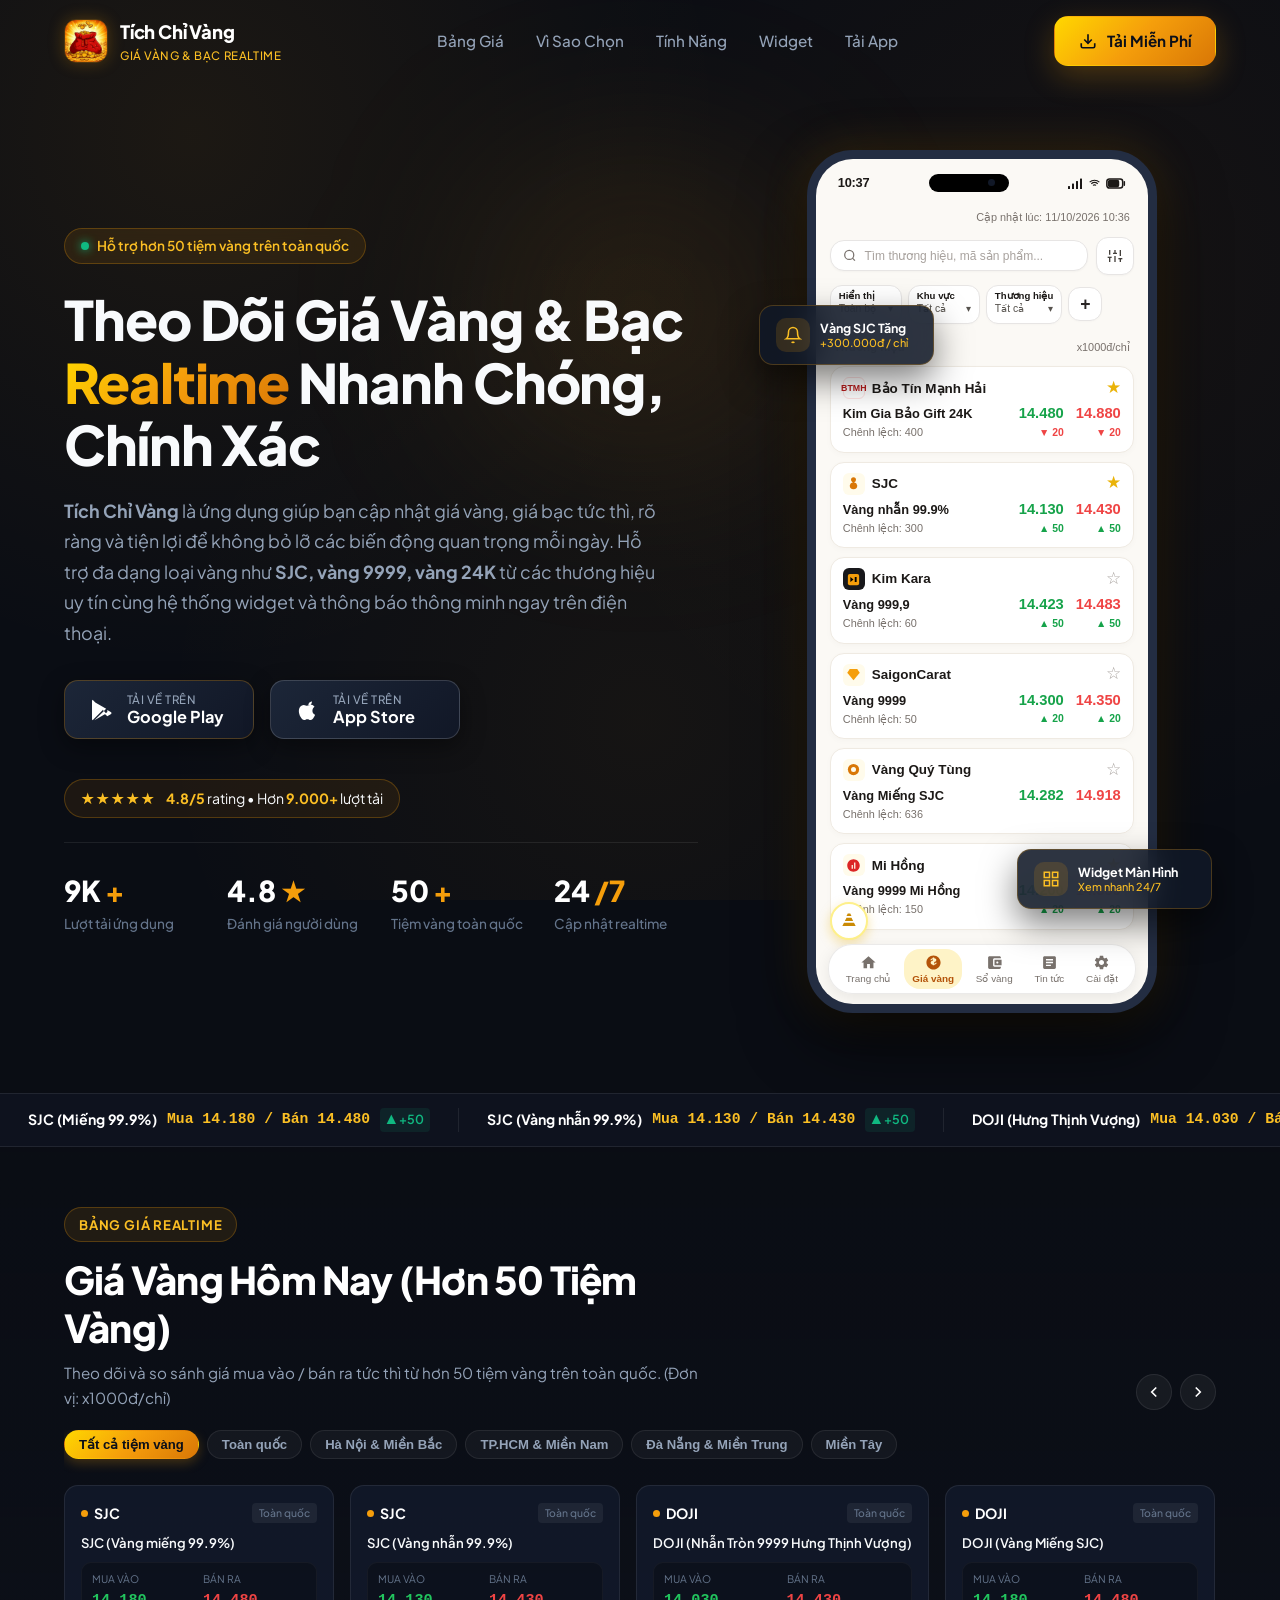
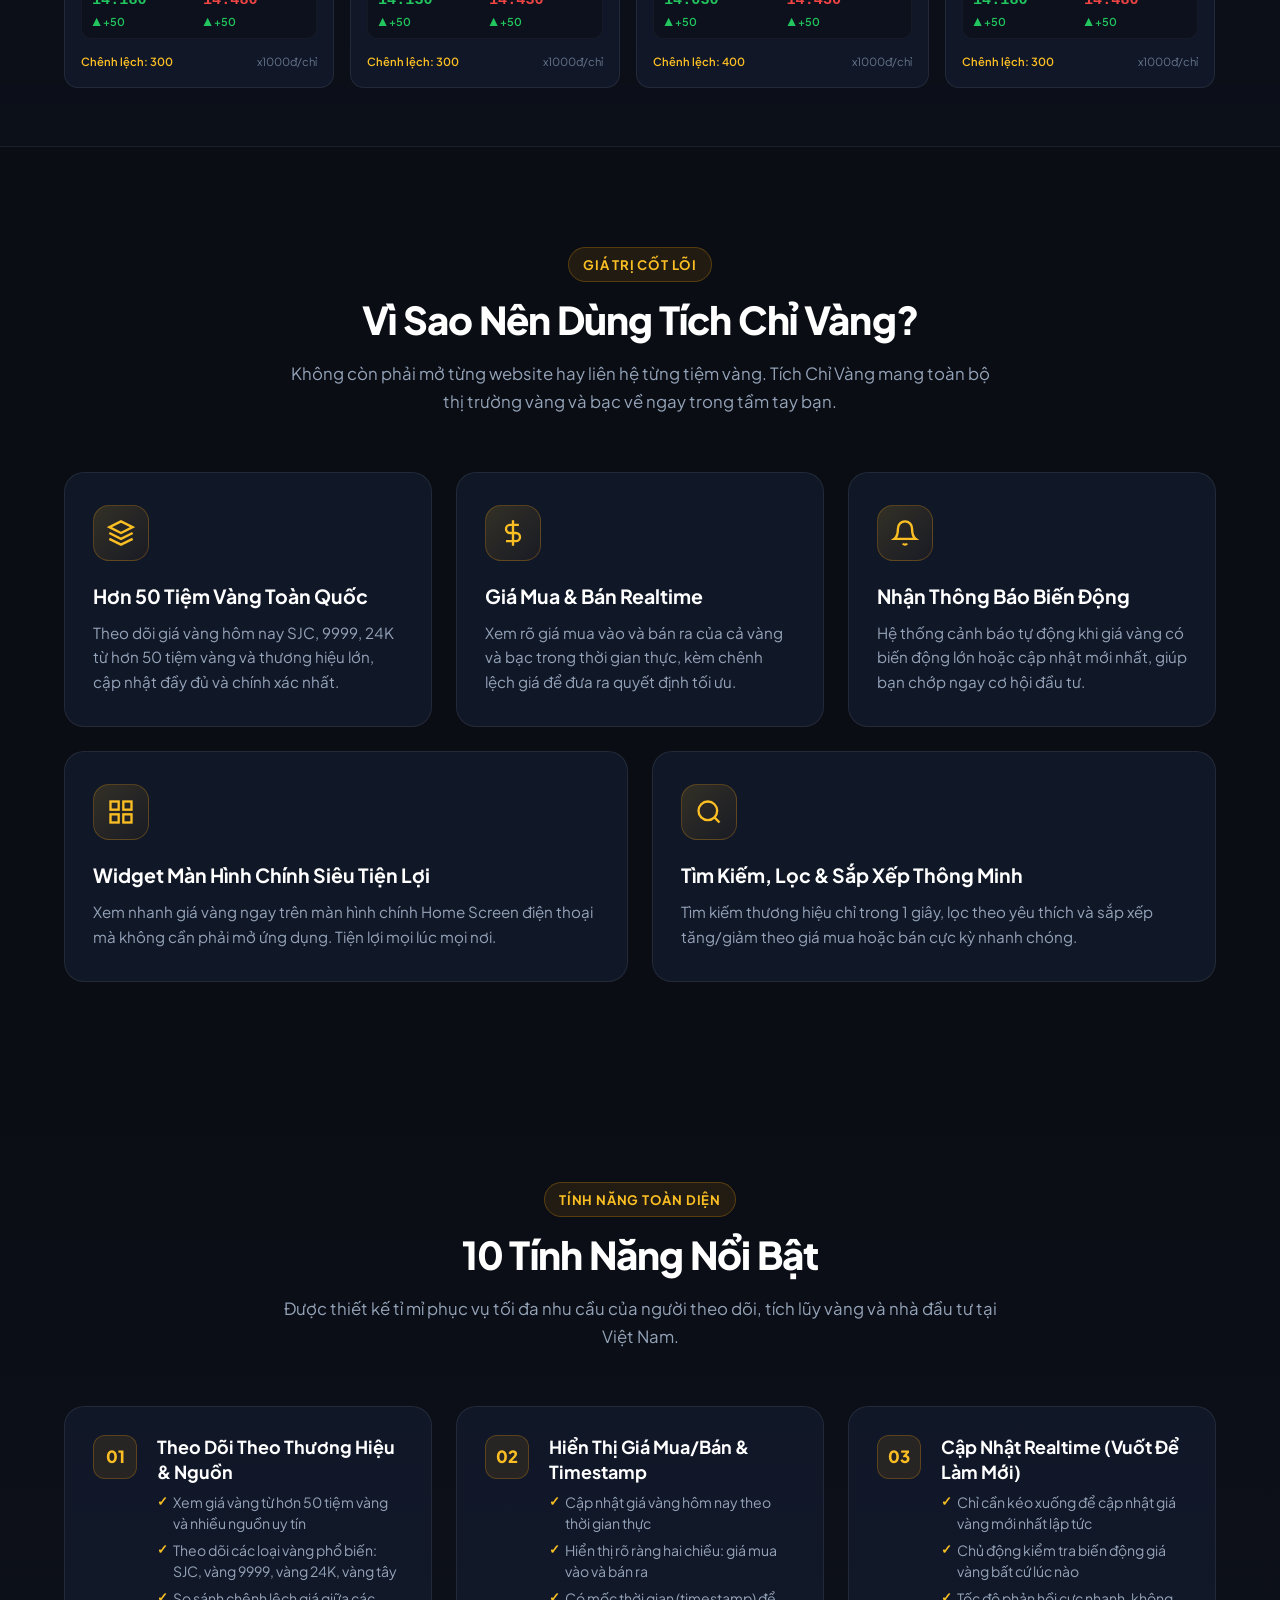
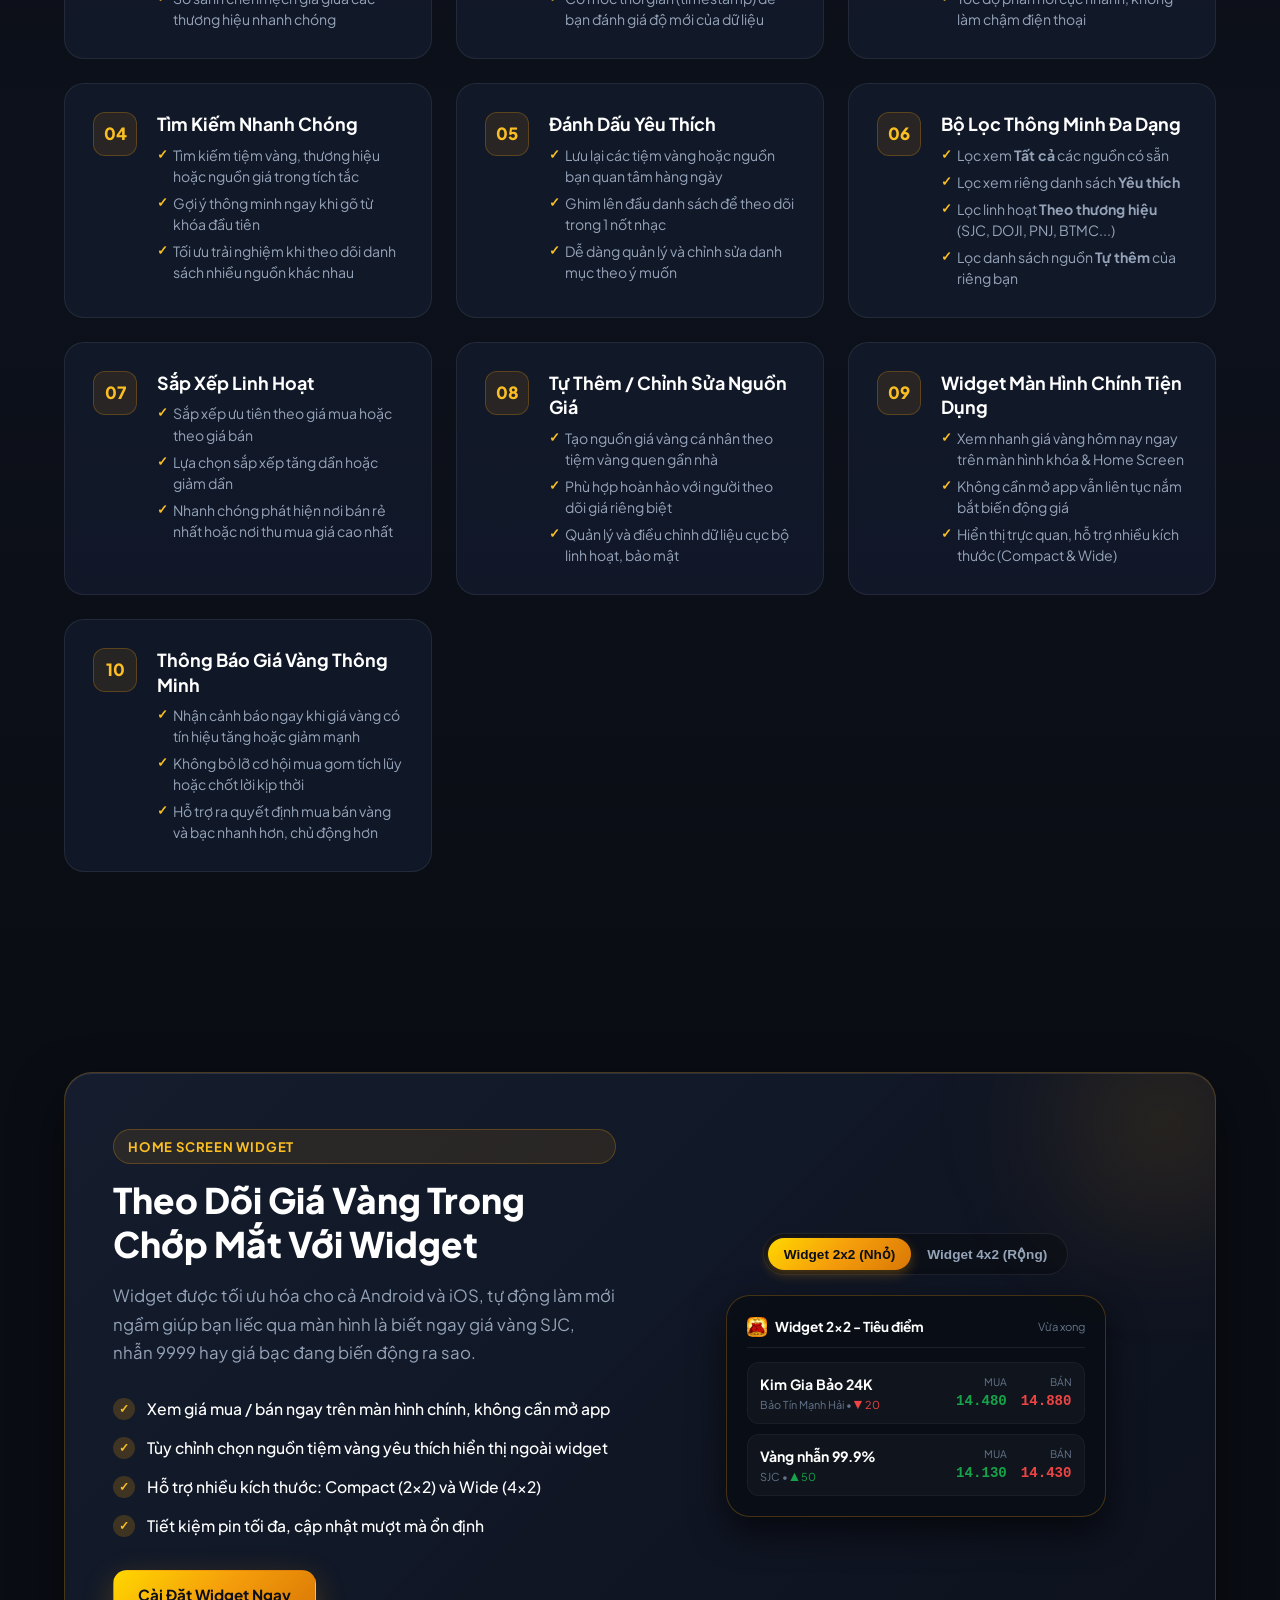
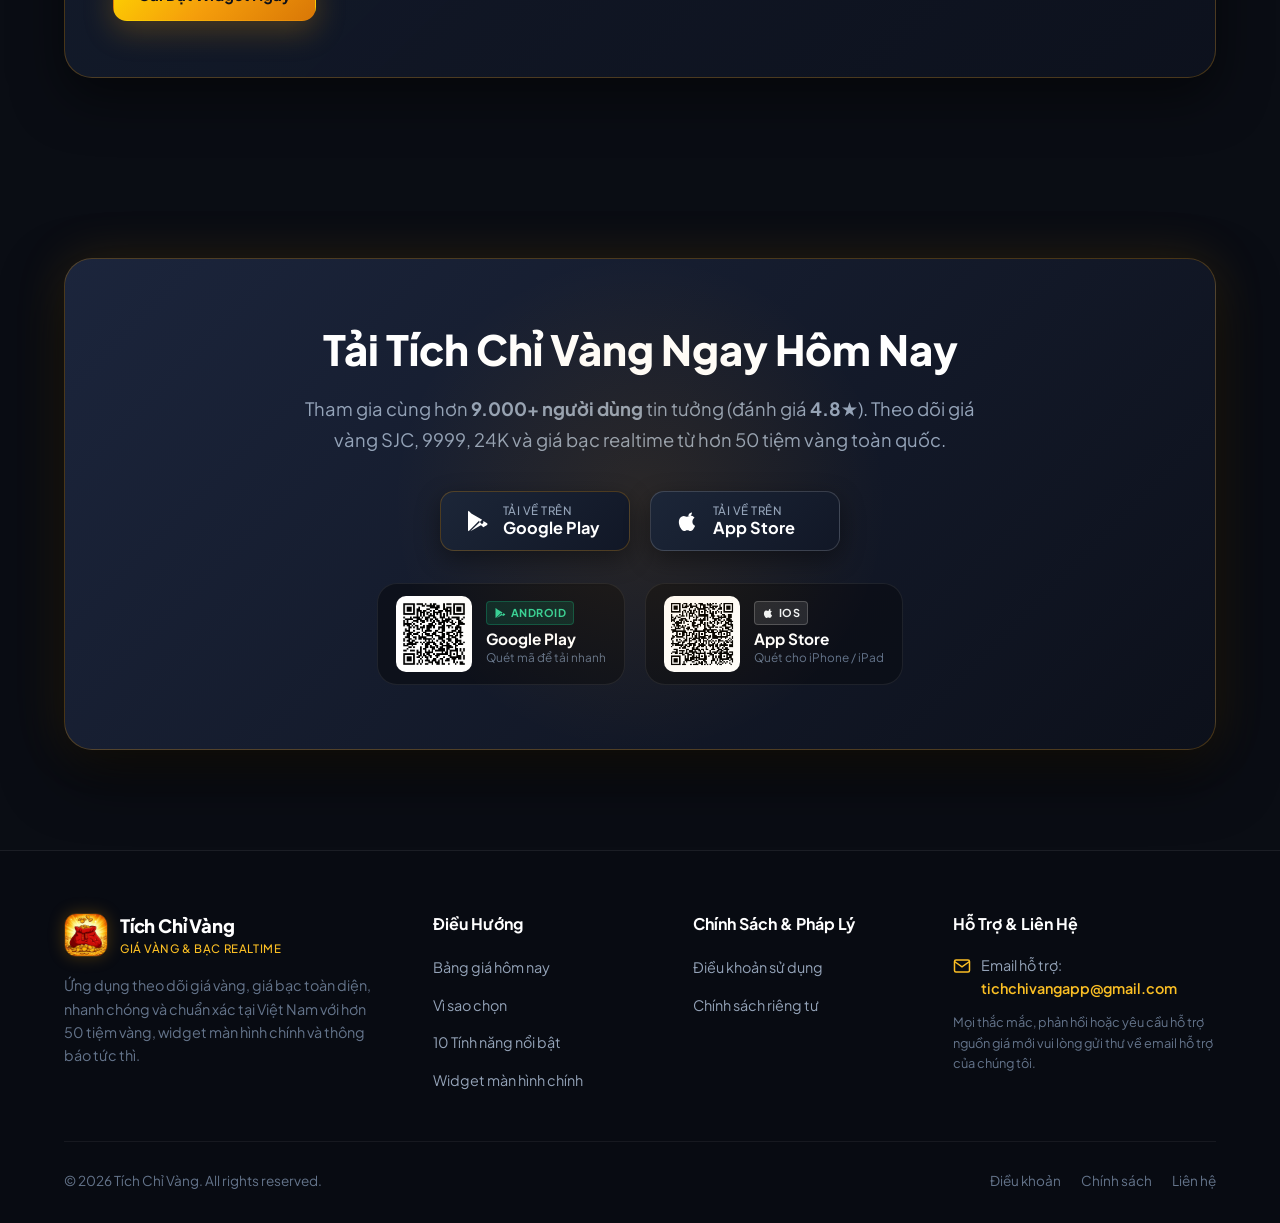
==== commit 9263d639: "update landing page" ====
--- a/index.html
+++ b/index.html
@@ -85,9 +85,11 @@
       </nav>
 
       <div class="nav-actions">
-        <a href="https://play.google.com/store/apps/details?id=com.dat.tichchi&hl=en" target="_blank" rel="noopener noreferrer" class="btn btn-primary" id="navDownloadBtn">
-          <svg width="18" height="18" viewBox="0 0 24 24" fill="currentColor">
-            <path d="M3.609 1.814L13.792 12 3.61 22.186a2.38 2.38 0 0 1-.61-.944V2.758c.175-.36.386-.684.609-.944zm11.306 11.308l2.257 2.257-11.758 6.786 9.501-9.043zm2.258-2.258l-2.258 2.258-9.501-9.043 11.759 6.785zm1.127 1.128l3.414 1.972c1.066.616 1.066 1.623 0 2.239l-3.414 1.972-2.37-2.091 2.37-2.092z"/>
+        <a href="#download" class="btn btn-primary" id="navDownloadBtn">
+          <svg width="18" height="18" viewBox="0 0 24 24" fill="none" stroke="currentColor" stroke-width="2.2">
+            <path d="M21 15v4a2 2 0 0 1-2 2H5a2 2 0 0 1-2-2v-4"></path>
+            <polyline points="7 10 12 15 17 10"></polyline>
+            <line x1="12" y1="15" x2="12" y2="3"></line>
           </svg>
           <span>Tải Miễn Phí</span>
         </a>
@@ -136,16 +138,16 @@
               </div>
             </a>
 
-            <!-- Apple App Store Button (Under Review) -->
-            <a href="#iosModal" class="btn-store app-store trigger-ios-modal" id="heroAppStoreBtn">
+            <!-- Apple App Store Button -->
+            <a href="https://apps.apple.com/us/app/t%C3%ADch-ch%E1%BB%89-v%C3%A0ng-gi%C3%A1-v%C3%A0ng-b%E1%BA%A1c-vn/id6820585133" target="_blank" rel="noopener noreferrer" class="btn-store app-store" id="heroAppStoreBtn" title="Tích Chỉ Vàng: Giá vàng bạc VN trên App Store">
               <div class="btn-store-icon">
                 <svg width="24" height="24" viewBox="0 0 24 24" fill="currentColor">
                   <path d="M18.71 19.5c-.83 1.24-1.71 2.45-3.05 2.47-1.34.03-1.77-.79-3.29-.79-1.53 0-2 .77-3.27.82-1.31.05-2.3-1.32-3.14-2.53C4.25 17 2.94 12.45 4.7 9.39c.87-1.52 2.43-2.48 4.12-2.51 1.28-.02 2.5.87 3.29.87.78 0 2.26-1.07 3.81-.91.65.03 2.47.26 3.64 1.98-.09.06-2.17 1.28-2.15 3.81.03 3.02 2.65 4.03 2.68 4.04-.03.07-.42 1.44-1.38 2.83M15.97 6.37c.61-.75 1.04-1.8 0.92-2.87-.93.04-2.01.62-2.65 1.37-.56.65-.99 1.68-.86 2.7.99.08 2.02-.45 2.59-1.2z"/>
                 </svg>
               </div>
               <div class="btn-store-text">
-                <span class="btn-store-small">App Store <span class="btn-badge-status">Đang xét duyệt</span></span>
-                <span class="btn-store-large">iOS Download</span>
+                <span class="btn-store-small">Tải về trên</span>
+                <span class="btn-store-large">App Store</span>
               </div>
             </a>
           </div>
@@ -884,78 +886,60 @@
               </div>
             </a>
 
-            <!-- App Store Button (Under Review) -->
-            <a href="#iosModal" class="btn-store app-store trigger-ios-modal" id="ctaAppStoreBtn">
+            <!-- Apple App Store Button -->
+            <a href="https://apps.apple.com/us/app/t%C3%ADch-ch%E1%BB%89-v%C3%A0ng-gi%C3%A1-v%C3%A0ng-b%E1%BA%A1c-vn/id6820585133" target="_blank" rel="noopener noreferrer" class="btn-store app-store" id="ctaAppStoreBtn" title="Tích Chỉ Vàng: Giá vàng bạc VN trên App Store">
               <div class="btn-store-icon">
                 <svg width="24" height="24" viewBox="0 0 24 24" fill="currentColor">
                   <path d="M18.71 19.5c-.83 1.24-1.71 2.45-3.05 2.47-1.34.03-1.77-.79-3.29-.79-1.53 0-2 .77-3.27.82-1.31.05-2.3-1.32-3.14-2.53C4.25 17 2.94 12.45 4.7 9.39c.87-1.52 2.43-2.48 4.12-2.51 1.28-.02 2.5.87 3.29.87.78 0 2.26-1.07 3.81-.91.65.03 2.47.26 3.64 1.98-.09.06-2.17 1.28-2.15 3.81.03 3.02 2.65 4.03 2.68 4.04-.03.07-.42 1.44-1.38 2.83M15.97 6.37c.61-.75 1.04-1.8 0.92-2.87-.93.04-2.01.62-2.65 1.37-.56.65-.99 1.68-.86 2.7.99.08 2.02-.45 2.59-1.2z"/>
                 </svg>
               </div>
               <div class="btn-store-text">
-                <span class="btn-store-small">App Store <span class="btn-badge-status">Đang xét duyệt</span></span>
-                <span class="btn-store-large">iOS Download</span>
+                <span class="btn-store-small">Tải về trên</span>
+                <span class="btn-store-large">App Store</span>
               </div>
             </a>
           </div>
 
-          <!-- QR Code for fast mobile scan -->
-          <div class="cta-qr-box">
-            <div class="cta-qr-img">
-              <img src="assets/qr-code.png" alt="Quét mã QR tải app Android" width="64" height="64" />
-            </div>
-            <div class="cta-qr-text">
-              <div class="cta-qr-text-title">Quét mã QR để tải ngay</div>
-              <div class="cta-qr-text-desc">Mở camera điện thoại quét mã để tải nhanh trên Google Play</div>
+          <!-- QR Codes for fast mobile scan (Android & iOS) -->
+          <div class="cta-qr-dual">
+            <!-- Android QR -->
+            <div class="cta-qr-card">
+              <div class="cta-qr-img">
+                <img src="assets/qr-android.png" alt="Quét mã QR tải app Tích Chỉ Vàng trên Google Play" width="76" height="76" />
+              </div>
+              <div class="cta-qr-info">
+                <div class="cta-qr-tag android">
+                  <svg width="12" height="12" viewBox="0 0 24 24" fill="currentColor">
+                    <path d="M3.609 1.814L13.792 12 3.61 22.186a2.38 2.38 0 0 1-.61-.944V2.758c.175-.36.386-.684.609-.944zm11.306 11.308l2.257 2.257-11.758 6.786 9.501-9.043zm2.258-2.258l-2.258 2.258-9.501-9.043 11.759 6.785zm1.127 1.128l3.414 1.972c1.066.616 1.066 1.623 0 2.239l-3.414 1.972-2.37-2.091 2.37-2.092z"/>
+                  </svg>
+                  Android
+                </div>
+                <div class="cta-qr-title">Google Play</div>
+                <div class="cta-qr-desc">Quét mã để tải nhanh</div>
+              </div>
+            </div>
+
+            <!-- iOS QR -->
+            <div class="cta-qr-card">
+              <div class="cta-qr-img">
+                <img src="assets/qr-ios.png" alt="Quét mã QR tải app Tích Chỉ Vàng trên App Store" width="76" height="76" />
+              </div>
+              <div class="cta-qr-info">
+                <div class="cta-qr-tag ios">
+                  <svg width="12" height="12" viewBox="0 0 24 24" fill="currentColor">
+                    <path d="M18.71 19.5c-.83 1.24-1.71 2.45-3.05 2.47-1.34.03-1.77-.79-3.29-.79-1.53 0-2 .77-3.27.82-1.31.05-2.3-1.32-3.14-2.53C4.25 17 2.94 12.45 4.7 9.39c.87-1.52 2.43-2.48 4.12-2.51 1.28-.02 2.5.87 3.29.87.78 0 2.26-1.07 3.81-.91.65.03 2.47.26 3.64 1.98-.09.06-2.17 1.28-2.15 3.81.03 3.02 2.65 4.03 2.68 4.04-.03.07-.42 1.44-1.38 2.83M15.97 6.37c.61-.75 1.04-1.8 0.92-2.87-.93.04-2.01.62-2.65 1.37-.56.65-.99 1.68-.86 2.7.99.08 2.02-.45 2.59-1.2z"/>
+                  </svg>
+                  iOS
+                </div>
+                <div class="cta-qr-title">App Store</div>
+                <div class="cta-qr-desc">Quét cho iPhone / iPad</div>
+              </div>
             </div>
           </div>
         </div>
       </div>
     </section>
   </main>
-
-  <!-- iOS Review Modal -->
-  <div class="modal-overlay" id="iosModal" role="dialog" aria-modal="true" aria-labelledby="modalTitle">
-    <div class="modal-card">
-      <button class="modal-close-btn" id="closeModalBtn" aria-label="Đóng">&times;</button>
-      <div class="modal-icon-badge">
-        <svg width="32" height="32" viewBox="0 0 24 24" fill="currentColor">
-          <path d="M18.71 19.5c-.83 1.24-1.71 2.45-3.05 2.47-1.34.03-1.77-.79-3.29-.79-1.53 0-2 .77-3.27.82-1.31.05-2.3-1.32-3.14-2.53C4.25 17 2.94 12.45 4.7 9.39c.87-1.52 2.43-2.48 4.12-2.51 1.28-.02 2.5.87 3.29.87.78 0 2.26-1.07 3.81-.91.65.03 2.47.26 3.64 1.98-.09.06-2.17 1.28-2.15 3.81.03 3.02 2.65 4.03 2.68 4.04-.03.07-.42 1.44-1.38 2.83M15.97 6.37c.61-.75 1.04-1.8 0.92-2.87-.93.04-2.01.62-2.65 1.37-.56.65-.99 1.68-.86 2.7.99.08 2.02-.45 2.59-1.2z"/>
-        </svg>
-      </div>
-      <h3 class="modal-title" id="modalTitle">Phiên Bản iOS Đang Xét Duyệt</h3>
-      <p class="modal-desc">
-        Ứng dụng Tích Chỉ Vàng cho iOS hiện đang được đội ngũ Apple kiểm duyệt trên App Store. Đường dẫn tải chính thức sẽ được cập nhật ngay khi được phê duyệt!
-      </p>
-
-      <div class="modal-info-box">
-        <div class="modal-info-row">
-          <span class="modal-info-label">Trạng thái Apple:</span>
-          <span class="modal-info-val">In Review (Đang xét duyệt)</span>
-        </div>
-        <div class="modal-info-row">
-          <span class="modal-info-label">Hệ điều hành hỗ trợ:</span>
-          <span class="modal-info-val">iOS 16.0 trở lên</span>
-        </div>
-        <div class="modal-info-row">
-          <span class="modal-info-label">Email hỗ trợ:</span>
-          <span class="modal-info-val">tichchivangapp@gmail.com</span>
-        </div>
-      </div>
-
-      <div class="modal-actions">
-        <a href="https://play.google.com/store/apps/details?id=com.dat.tichchi&hl=en" target="_blank" rel="noopener noreferrer" class="btn btn-primary" id="modalGoPlayBtn">
-          <span>Xem bản Android trên Google Play</span>
-        </a>
-        <button class="btn btn-secondary" id="copyEmailBtn">
-          <svg width="18" height="18" viewBox="0 0 24 24" fill="none" stroke="currentColor" stroke-width="2">
-            <rect x="9" y="9" width="13" height="13" rx="2" ry="2"></rect>
-            <path d="M5 15H4a2 2 0 0 1-2-2V4a2 2 0 0 1 2-2h9a2 2 0 0 1 2 2v1"></path>
-          </svg>
-          <span>Sao chép email hỗ trợ</span>
-        </button>
-      </div>
-    </div>
-  </div>
 
   <!-- Footer -->
   <footer class="footer">
--- a/style/style.css
+++ b/style/style.css
@@ -275,17 +275,17 @@
 }
 
 .btn-store.app-store {
-  background: rgba(255, 255, 255, 0.04);
-  border: 1px solid var(--border-light);
+  background: linear-gradient(135deg, #1c2638 0%, #111726 100%);
+  border: 1px solid rgba(255, 255, 255, 0.16);
   color: #ffffff;
-  position: relative;
-  overflow: hidden;
+  box-shadow: 0 8px 24px rgba(0, 0, 0, 0.4);
 }
 
 .btn-store.app-store:hover {
-  background: rgba(255, 255, 255, 0.08);
-  border-color: rgba(255, 255, 255, 0.2);
-  transform: translateY(-2px);
+  background: linear-gradient(135deg, #24324a 0%, #161e31 100%);
+  border-color: rgba(255, 255, 255, 0.4);
+  transform: translateY(-3px);
+  box-shadow: 0 12px 30px rgba(255, 255, 255, 0.12);
 }
 
 .btn-store-icon {
@@ -319,17 +319,6 @@
   line-height: 1.2;
 }
 
-.btn-badge-status {
-  font-size: 0.65rem;
-  background: rgba(245, 158, 11, 0.2);
-  color: var(--gold-light);
-  border: 1px solid var(--border-gold);
-  border-radius: var(--radius-full);
-  padding: 2px 8px;
-  margin-left: 6px;
-  font-weight: 600;
-  display: inline-block;
-}
 
 /* Hero Section */
 .hero-section {
@@ -1857,6 +1846,100 @@
   z-index: 2;
 }
 
+/* QR Codes for Dual Store Download (Android & iOS) */
+.cta-qr-dual {
+  display: flex;
+  align-items: center;
+  justify-content: center;
+  gap: 20px;
+  flex-wrap: wrap;
+  margin-top: 8px;
+}
+
+.cta-qr-card {
+  display: flex;
+  align-items: center;
+  gap: 14px;
+  background: rgba(10, 13, 20, 0.7);
+  border: 1px solid var(--border-light);
+  padding: 12px 18px;
+  border-radius: var(--radius-lg);
+  min-width: 240px;
+  transition: var(--transition);
+}
+
+.cta-qr-card:hover {
+  background: rgba(17, 24, 39, 0.9);
+  border-color: var(--border-gold);
+  transform: translateY(-2px);
+  box-shadow: 0 10px 25px rgba(0, 0, 0, 0.45);
+}
+
+.cta-qr-img {
+  width: 76px;
+  height: 76px;
+  background: #ffffff;
+  padding: 4px;
+  border-radius: 10px;
+  flex-shrink: 0;
+  display: flex;
+  align-items: center;
+  justify-content: center;
+}
+
+.cta-qr-img img {
+  width: 100%;
+  height: 100%;
+  display: block;
+  border-radius: 6px;
+}
+
+.cta-qr-info {
+  display: flex;
+  flex-direction: column;
+  align-items: flex-start;
+  text-align: left;
+}
+
+.cta-qr-tag {
+  display: inline-flex;
+  align-items: center;
+  gap: 5px;
+  font-size: 0.68rem;
+  font-weight: 700;
+  text-transform: uppercase;
+  letter-spacing: 0.04em;
+  padding: 2px 7px;
+  border-radius: 4px;
+  margin-bottom: 4px;
+}
+
+.cta-qr-tag.android {
+  background: rgba(16, 185, 129, 0.15);
+  color: #34d399;
+  border: 1px solid rgba(16, 185, 129, 0.3);
+}
+
+.cta-qr-tag.ios {
+  background: rgba(255, 255, 255, 0.1);
+  color: #f1f5f9;
+  border: 1px solid rgba(255, 255, 255, 0.2);
+}
+
+.cta-qr-title {
+  font-size: 0.96rem;
+  font-weight: 700;
+  color: #ffffff;
+  line-height: 1.25;
+}
+
+.cta-qr-desc {
+  font-size: 0.74rem;
+  color: var(--text-muted);
+  line-height: 1.35;
+  margin-top: 2px;
+}
+
 .cta-qr-box {
   display: flex;
   align-items: center;
@@ -1869,21 +1952,6 @@
   margin: 0 auto;
 }
 
-.cta-qr-img {
-  width: 72px;
-  height: 72px;
-  background: #ffffff;
-  padding: 4px;
-  border-radius: 8px;
-  flex-shrink: 0;
-}
-
-.cta-qr-img img {
-  width: 100%;
-  height: 100%;
-  display: block;
-}
-
 .cta-qr-text {
   text-align: left;
 }
@@ -1901,135 +1969,6 @@
   line-height: 1.35;
 }
 
-/* Modal for App Store review info */
-.modal-overlay {
-  position: fixed;
-  top: 0;
-  left: 0;
-  right: 0;
-  bottom: 0;
-  background: rgba(0, 0, 0, 0.8);
-  backdrop-filter: blur(8px);
-  -webkit-backdrop-filter: blur(8px);
-  z-index: 2000;
-  display: none;
-  align-items: center;
-  justify-content: center;
-  padding: 20px;
-  opacity: 0;
-  transition: opacity 0.3s ease;
-}
-
-.modal-overlay.active {
-  display: flex;
-  opacity: 1;
-}
-
-.modal-card {
-  background: #111726;
-  border: 1px solid var(--border-gold);
-  border-radius: var(--radius-xl);
-  max-width: 480px;
-  width: 100%;
-  padding: 32px;
-  position: relative;
-  box-shadow: 0 25px 50px rgba(0, 0, 0, 0.7);
-  animation: modalPop 0.3s cubic-bezier(0.16, 1, 0.3, 1);
-}
-
-@keyframes modalPop {
-  0% {
-    transform: scale(0.92);
-    opacity: 0;
-  }
-
-  100% {
-    transform: scale(1);
-    opacity: 1;
-  }
-}
-
-.modal-close-btn {
-  position: absolute;
-  top: 18px;
-  right: 18px;
-  background: rgba(255, 255, 255, 0.08);
-  border: none;
-  color: #ffffff;
-  width: 32px;
-  height: 32px;
-  border-radius: 50%;
-  font-size: 1.1rem;
-  display: flex;
-  align-items: center;
-  justify-content: center;
-  cursor: pointer;
-  transition: var(--transition);
-}
-
-.modal-close-btn:hover {
-  background: rgba(255, 255, 255, 0.2);
-}
-
-.modal-icon-badge {
-  width: 60px;
-  height: 60px;
-  border-radius: 18px;
-  background: rgba(245, 158, 11, 0.15);
-  border: 1px solid var(--border-gold);
-  display: flex;
-  align-items: center;
-  justify-content: center;
-  color: var(--gold-light);
-  margin-bottom: 20px;
-}
-
-.modal-title {
-  font-size: 1.45rem;
-  font-weight: 800;
-  color: #ffffff;
-  margin-bottom: 10px;
-}
-
-.modal-desc {
-  font-size: 0.95rem;
-  color: var(--text-secondary);
-  line-height: 1.6;
-  margin-bottom: 24px;
-}
-
-.modal-info-box {
-  background: rgba(255, 255, 255, 0.04);
-  border: 1px solid var(--border-light);
-  border-radius: 12px;
-  padding: 14px 16px;
-  margin-bottom: 24px;
-  display: flex;
-  flex-direction: column;
-  gap: 8px;
-}
-
-.modal-info-row {
-  display: flex;
-  align-items: center;
-  justify-content: space-between;
-  font-size: 0.88rem;
-}
-
-.modal-info-label {
-  color: var(--text-muted);
-}
-
-.modal-info-val {
-  color: var(--gold-light);
-  font-weight: 600;
-}
-
-.modal-actions {
-  display: flex;
-  flex-direction: column;
-  gap: 12px;
-}
 
 /* Footer */
 .footer {
@@ -2495,7 +2434,8 @@
   }
 
   /* On mobile phones, hide the redundant desktop QR code box */
-  .cta-qr-box {
+  .cta-qr-box,
+  .cta-qr-dual {
     display: none !important;
   }
 
